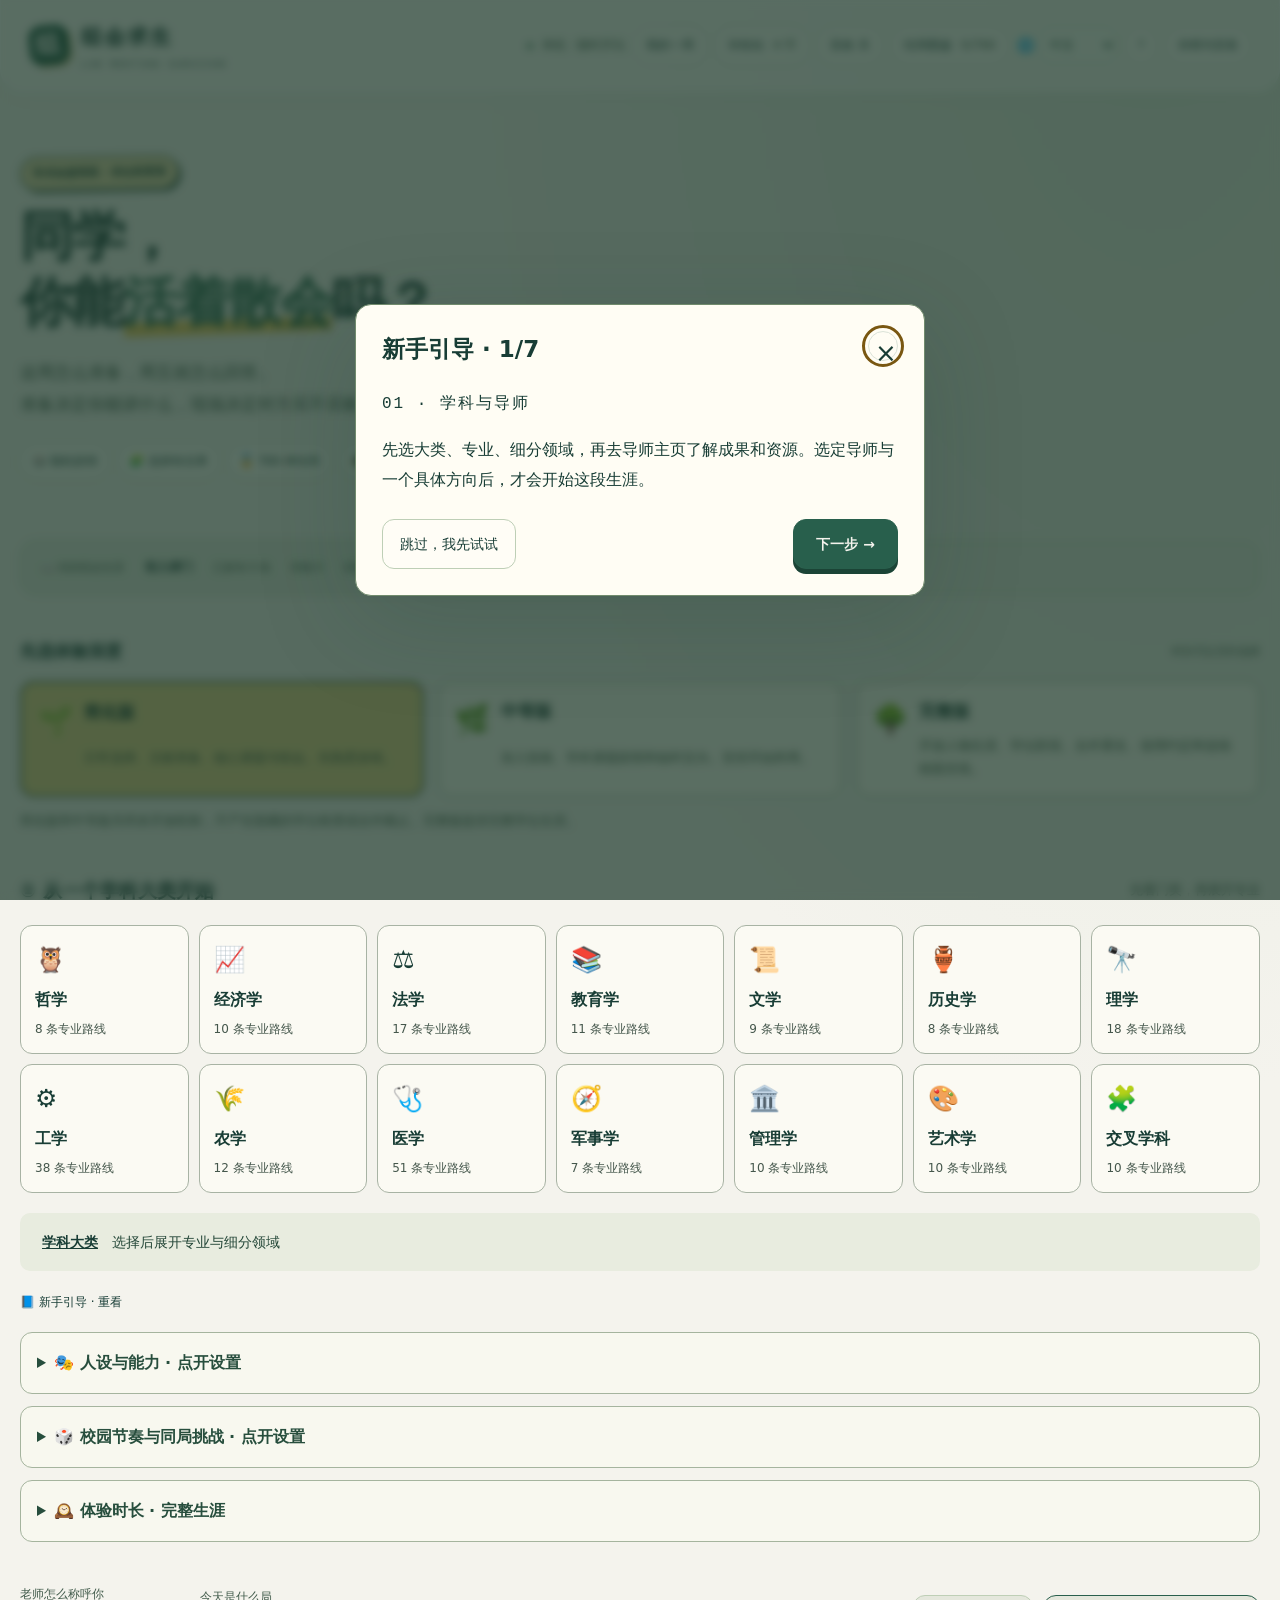
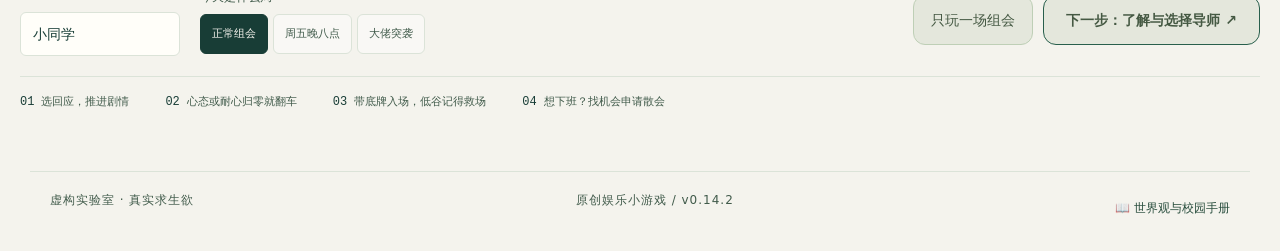
==== index.html @ cd32aea0 "Align academic careers with elapsed time and add discovered faculty dossiers" ====
<!doctype html>
<html lang="zh-CN">
<head>
  <meta charset="UTF-8"><meta name="viewport" content="width=device-width, initial-scale=1">
  <meta name="theme-color" content="#163f36"><title>组会求生 · 同学，下一页。</title>
  <link rel="stylesheet" href="style.css?v=0.14.2">
  <link rel="stylesheet" href="week.css?v=0.14.2">
  <link rel="stylesheet" href="campus.css?v=0.14.2">
<link rel="stylesheet" href="preparation.css?v=0.14.2">
<link rel="stylesheet" href="v06.css?v=0.14.2"><link rel="stylesheet" href="opportunities.css?v=0.14.2"><link rel="stylesheet" href="living-world.css?v=0.14.2">
<link rel="stylesheet" href="route-stories.css?v=0.14.2">
<link rel="stylesheet" href="academic-life.css?v=0.14.2"><link rel="stylesheet" href="taxonomy.css?v=0.14.2"><link rel="stylesheet" href="hub.css?v=0.14.2"><link rel="manifest" href="manifest.webmanifest"><link rel="apple-touch-icon" href="icons/app-192.png"><meta name="apple-mobile-web-app-capable" content="yes">
</head>
<body>
<header class="topbar"><a href="#" id="brand" class="brand"><span class="brand-icon">组</span><span>组会求生<small>LAB MEETING SURVIVOR</small></span></a><nav><span class="offline"><i></i> 单机 · 随时开玩</span><button id="calendar" class="plain">我的一周</button><button id="shop" class="plain">补给站 <span id="coin-count">0</span></button><button id="sound" class="plain" aria-pressed="false">音效 关</button><button id="collection" class="plain">结局图鉴 <span id="collection-count">0/400</span></button></nav></header>
<main id="app"></main>
<footer><span>虚构实验室 · 真实求生欲</span><span>原创娱乐小游戏 / v0.14.2</span></footer>
<dialog id="album"><div class="dialog-head"><div><p class="eyebrow">THE MANY WAYS TO LEAVE A MEETING</p><h2>下班的方式不止一种。</h2></div><button id="close-album" class="close" aria-label="关闭图鉴">×</button></div><div id="album-grid"></div><p class="muted">结局收藏存在当前浏览器里。再来一局，解锁另一种人生。</p></dialog>
<dialog id="card-modal"><div class="dialog-head"><div><p class="eyebrow">YOUR MEETING REPORT</p><h2>把这场组会带走。</h2></div><button id="close-card" class="close" aria-label="关闭结局卡">×</button></div><img id="card-image" alt="本场组会结局卡"><div class="card-actions"><button id="save-card-image" class="primary">下载图片 ↓</button><p class="muted">也可以长按或右键图片保存。</p></div></dialog>
<dialog id="shop-modal"><div class="dialog-head"><div><p class="eyebrow">AFTER-MEETING SUPPLY STORE</p><h2>给下一场，留一点底牌。</h2></div><button id="close-shop" class="close" aria-label="关闭补给站">×</button></div><div id="shop-grid"></div><p class="muted" id="shop-note"></p></dialog>
<div id="toast" role="status" aria-live="polite"></div>
<script src="content.js?v=0.14.2"></script><script src="content-expand.js?v=0.14.2"></script><script src="content-disciplines.js?v=0.14.2"></script><script src="content-v03.js?v=0.14.2"></script><script src="content-cast-v08.js?v=0.14.2"></script><script src="medical-specialties.js?v=0.14.2"></script><script src="discipline-catalogue-content.js?v=0.14.2"></script><script src="discipline-specialties.js?v=0.14.2"></script><script src="experience-levels.js?v=0.14.2"></script><script src="content-week.js?v=0.14.2"></script><script src="campus-content.js?v=0.14.2"></script><script src="campus-engine.js?v=0.14.2"></script><script src="preparation.js?v=0.14.2"></script>
<script src="uncertainty.js?v=0.14.2"></script><script src="life-surprise-content.js?v=0.14.2"></script><script src="cast-surprises-v08.js?v=0.14.2"></script><script src="life-surprises.js?v=0.14.2"></script><script src="content-expansion-v06.js?v=0.14.2"></script><script src="cross-discipline.js?v=0.14.2"></script><script src="group-dynamics.js?v=0.14.2"></script><script src="assignments.js?v=0.14.2"></script><script src="side-stories.js?v=0.14.2"></script><script src="living-world.js?v=0.14.2"></script><script src="research-directions.js?v=0.14.2"></script><script src="research-directions-extra.js?v=0.14.2"></script><script src="discipline-taxonomy.js?v=0.14.2"></script><script src="medical-taxonomy.js?v=0.14.2"></script><script src="discipline-tree.js?v=0.14.2"></script><script src="mentor-profiles.js?v=0.14.2"></script><script src="narrative-world.js?v=0.14.2"></script><script src="world-setting.js?v=0.14.2"></script><script src="faculty-biographies.js?v=0.14.2"></script><script src="route-stories.js?v=0.14.2"></script><script src="publication.js?v=0.14.2"></script><script src="academic-life-content.js?v=0.14.2"></script><script src="academic-life.js?v=0.14.2"></script><script src="academic-dialogue.js?v=0.14.2"></script><script src="direction-review.js?v=0.14.2"></script><script src="professional-review.js?v=0.14.2"></script><script src="research-vignettes.js?v=0.14.2"></script><script src="faculty-portraits.js?v=0.14.2"></script><script src="faculty-lives.js?v=0.14.2"></script><script src="editorial-scenes.js?v=0.14.2"></script><script src="story-editorial.js?v=0.14.2"></script><script src="engine.js?v=0.14.2"></script><script src="career-timeline.js?v=0.14.2"></script><script src="week-engine.js?v=0.14.2"></script><script src="save-manager.js?v=0.14.2"></script><script src="game.js?v=0.14.2"></script><script src="campus-ui.js?v=0.14.2"></script><script src="preparation-ui.js?v=0.14.2"></script>
<script src="living-world-ui.js?v=0.14.2"></script><script src="research-directions-ui.js?v=0.14.2"></script><script src="mentor-profiles-ui.js?v=0.14.2"></script><script src="faculty-dossier-ui.js?v=0.14.2"></script><script src="route-stories-ui.js?v=0.14.2"></script><script src="publication-ui.js?v=0.14.2"></script><script src="academic-life-ui.js?v=0.14.2"></script><script src="medical-taxonomy-ui.js?v=0.14.2"></script><script src="discipline-tree-ui.js?v=0.14.2"></script><script src="hub-ui.js?v=0.14.2"></script><script src="career-timeline-ui.js?v=0.14.2"></script><script src="dashboard-ui.js?v=0.14.2"></script><script src="experience-levels-ui.js?v=0.14.2"></script><script src="weekly-ui.js?v=0.14.2"></script><script src="world-handbook-ui.js?v=0.14.2"></script><script src="locale-data.js?v=0.14.2"></script><script src="install-app.js?v=0.14.2"></script><script src="i18n.js?v=0.14.2"></script>
</body>
</html>
---- style.css ----
:root{--paper:#f5f2e9;--ink:#183d35;--muted:#738076;--line:#d6d9ce;--green:#2b6653;--mint:#d9eadf;--yellow:#f1cc62;--red:#b9624b;--white:#fffef8;--mono:Consolas,'Courier New',monospace}
.discipline-head{margin-top:5px}.discipline-grid{display:grid;grid-template-columns:repeat(5,minmax(0,1fr));gap:10px;margin:17px 0 30px}.discipline{display:grid;grid-template-columns:29px 1fr;gap:6px 8px;align-items:center;text-align:left;color:var(--ink);background:var(--white);border:1px solid var(--line);border-radius:9px;padding:13px 12px;transition:background .15s,transform .15s}.discipline:hover{transform:translateY(-2px)}.discipline.selected{background:#dfe9d8;border-color:var(--ink);box-shadow:2px 3px 0 #c3d0bc}.discipline>span{font-size:23px;grid-row:1/3}.discipline strong{font-size:12px}.discipline small{font-size:9px;color:var(--muted);line-height:1.6}.mentor-setup{display:flex;align-items:center;gap:14px;margin-top:22px;background:#e9ecdf;border-radius:9px;padding:12px 15px}.mentor-setup label{font-size:11px;flex-shrink:0}.mentor-setup select{font:12px 'Microsoft YaHei',sans-serif;background:var(--white);border:1px solid #b8c6b1;padding:8px 11px;border-radius:5px;color:var(--ink)}.mentor-setup p{font-size:11px;color:var(--muted);margin:0;line-height:1.8}.subject-label{display:inline-block;font-size:9px;color:#6f806c;border:1px solid #d7dfce;border-radius:20px;padding:4px 8px;margin:0 0 9px}.pocket h3,.relations-card h3{font-size:11px;color:var(--muted);margin:0 0 10px}.pocket .item{background:#f4efd8;border-color:#dcd1a7}.relations-card{border:1px solid var(--line);padding:13px;border-radius:9px;background:#ffffff66}.relations-card h3{display:flex;justify-content:space-between;gap:5px;font-size:10px}.relations-card h3 small{font-size:8px;font-weight:normal}.relations-card>div{display:flex;gap:12px}.relations-card>div>span{flex:1;min-width:0}.relations-card small{font-size:9px;color:var(--muted)}.relations-card strong{display:block;font:16px var(--mono);margin:5px 0 6px}.relations-card i{height:3px;background:linear-gradient(to right,#84a087 var(--trust),#dce3d5 var(--trust));display:block;border-radius:3px}.relation-changes{font-size:9px;color:#7d8e74;margin-top:10px}.shop-item{display:grid;grid-template-columns:43px 1fr auto;gap:14px;align-items:center;padding:17px 5px;border-bottom:1px dashed var(--line)}.shop-item .shop-icon{font-size:31px}.shop-item h3{font-size:14px;margin:0 0 7px}.shop-item p{font-size:11px;color:var(--muted);margin:0 0 7px}.shop-item small{font-size:10px;color:var(--muted)}.shop-item button{border:1px solid #a9b99f;border-radius:6px;padding:10px 13px;background:#e4ebda;color:var(--ink);font-size:11px}.break-layout{display:grid;grid-template-columns:1.05fr 1fr;gap:50px;max-width:1050px;margin:25px auto;align-items:center}.break-scene{background:#e4eadb;border:1px solid #bbc8b1;border-radius:16px;padding:32px}.break-icon{display:block;font-size:83px;margin:30px 0}.break-scene .sticker{font-size:10px}.break-scene h1{font-size:32px;line-height:1.5;margin:24px 0 16px;letter-spacing:-1px}.break-scene>p:not(.eyebrow){font-size:13px;line-height:2;color:#687963;margin-bottom:28px}.break-career{font-size:10px;color:var(--muted);border-top:1px solid #c8d3be;padding-top:17px}.break-options h2{font-size:19px;margin:0 0 18px}.break-choice{display:grid;grid-template-columns:22px 1fr;gap:10px;text-align:left;width:100%;background:var(--white);border:1px solid var(--line);border-radius:10px;padding:17px;margin-bottom:11px;color:var(--ink)}.break-choice:hover{border-color:var(--ink);background:#f0f3e7}.break-choice span{font:11px var(--mono);color:var(--muted);padding-top:3px;grid-row:1/3}.break-choice strong{font-size:13px;line-height:1.9}.break-choice small{font-size:10px;color:var(--muted)}.break-links{display:flex;align-items:center;justify-content:space-between;gap:10px;margin-top:20px}.break-links button{font-size:11px}.pocket .item:last-child{margin-bottom:0}
@media(max-width:950px){.discipline-grid{grid-template-columns:repeat(3,minmax(0,1fr))}.mentor-setup{flex-wrap:wrap}.mentor-setup p{flex-basis:100%}.break-layout{gap:25px}.break-scene{padding:25px}.break-scene h1{font-size:27px}}
@media(max-width:700px){.topbar{flex-wrap:wrap;gap:11px}.topbar nav{width:100%;justify-content:space-between;border-top:1px solid #dce0d3;padding-top:6px;gap:8px}.discipline-grid{grid-template-columns:repeat(2,minmax(0,1fr));gap:8px;margin:13px 0 27px}.discipline{padding:11px 9px;grid-template-columns:23px 1fr;gap:5px}.discipline>span{font-size:20px}.discipline strong{font-size:11px}.discipline small{font-size:8px}.discipline-head h2{font-size:14px}.discipline-head span{font-size:8px}.mentor-setup{padding:11px 12px;margin-top:18px;gap:10px}.mentor-setup p{font-size:10px}.pocket>div{display:flex;gap:7px;flex-wrap:wrap}.pocket .item{flex:1 1 130px;margin:0;padding:9px}.pocket .item strong{font-size:10px}.pocket .item small{font-size:8px}.pocket h3{font-size:10px}.relations-card{padding:10px 12px}.relations-card h3{margin-bottom:8px}.relations-card>div{gap:20px}.relations-card>div>span{display:grid;grid-template-columns:1fr auto;gap:5px}.relations-card strong{font-size:13px;margin:0}.relations-card i{grid-column:1/3}.side{gap:10px}.break-layout{grid-template-columns:1fr;gap:24px;margin:0}.break-scene{padding:23px}.break-icon{font-size:65px;margin:23px 0}.break-scene h1{font-size:25px;line-height:1.55;margin:22px 0 12px}.break-scene>p:not(.eyebrow){font-size:12px;margin-bottom:20px}.break-options h2{font-size:17px}.break-choice{padding:14px}.break-choice strong{font-size:12px}.shop-item{grid-template-columns:30px 1fr auto;gap:9px;padding:14px 0}.shop-item .shop-icon{font-size:23px}.shop-item h3{font-size:12px}.shop-item p{font-size:9px}.shop-item button{font-size:10px;padding:9px}.hero-pills{gap:7px}.hero-pills .tag{font-size:9px}.run-head .eyebrow{font-size:9px}.run-head h1{font-size:21px}}
.progress-rail{height:5px;border-radius:4px;background:#dce0d2;margin-bottom:14px;overflow:hidden}.progress-rail span{display:block;height:100%;background:#719b80;transition:width .3s}#card-modal{width:min(530px,94vw)}#card-modal h2{font-size:20px}#card-image{width:100%;max-height:60vh;object-fit:contain;display:block;background:#e6eadb;border-radius:8px}.card-actions{display:flex;gap:14px;align-items:center;margin-top:17px}.card-actions .primary{font-size:12px;padding:10px 16px;box-shadow:none}.card-actions p{font-size:10px;margin:0}
.career-strip{display:flex;gap:18px;align-items:center;flex-wrap:wrap;padding:13px 17px;border:1px dashed #aab99f;border-radius:9px;margin-bottom:25px;color:var(--muted);font-size:11px;background:#e9ecdf}.career-strip strong{color:var(--ink);font-size:12px}.quit{gap:18px;align-items:center;justify-content:space-between!important}.quit .request-end{border:1px solid #b6c4b3;border-radius:6px;background:#e7ecdf;padding:8px 11px;color:var(--ink);font-size:11px}.quit .request-end:disabled{background:transparent}.run-pill{white-space:nowrap}.phase-label{gap:8px;flex-wrap:wrap}.end-actions{align-items:center}@media(max-width:700px){.career-strip{gap:9px 15px;font-size:10px;padding:12px}.run-pill{font-size:9px}.run-head h1{font-size:21px}.quit{gap:8px}.quit .request-end{font-size:10px}.phase-label span:last-child{display:none}.end-actions .primary{flex-basis:100%}}
*{box-sizing:border-box}body{margin:0;background:var(--paper);color:var(--ink);font-family:'Microsoft YaHei','PingFang SC',system-ui,sans-serif;font-size:14px}button,input{font:inherit}button,a{-webkit-tap-highlight-color:transparent}button{cursor:pointer}button:focus-visible,a:focus-visible,input:focus-visible{outline:3px solid var(--yellow);outline-offset:4px}button:disabled{cursor:not-allowed;opacity:.5}a{color:inherit;text-decoration:none}.topbar{max-width:1300px;margin:auto;padding:24px 40px;display:flex;align-items:center;justify-content:space-between;border-bottom:1px solid var(--line)}.brand{display:flex;gap:12px;align-items:center;font-weight:800;letter-spacing:2px;font-size:21px}.brand-icon{width:40px;height:40px;display:grid;place-items:center;background:var(--ink);color:var(--paper);border-radius:10px;font-size:25px;transform:rotate(-6deg)}.brand small{display:block;font:9px var(--mono);letter-spacing:1.9px;margin-top:5px}nav{display:flex;gap:20px;align-items:center}.offline{font-size:12px;color:var(--muted)}.offline i{display:inline-block;width:6px;height:6px;background:#54896e;border-radius:50%;margin-right:5px}.plain{border:0;background:none;color:var(--ink);padding:8px 0;font-size:12px}.plain span{color:var(--muted);padding-left:5px}main{max-width:1220px;margin:0 auto;padding:38px 20px 60px}footer{max-width:1220px;margin:auto;border-top:1px solid var(--line);padding:18px 20px 25px;display:flex;justify-content:space-between;color:var(--muted);font-size:11px;letter-spacing:1px}.eyebrow{font:10px var(--mono);letter-spacing:2px;color:var(--muted);margin:0 0 13px}.hero{display:grid;grid-template-columns:1fr 1.08fr;gap:55px;align-items:center;margin:8px 0 36px}.hero-title{font-size:clamp(46px,5vw,66px);font-weight:900;line-height:1.18;letter-spacing:-3px;margin:15px 0 20px}.hero-title span{display:inline-block;position:relative}.hero-title span:after{content:'';position:absolute;bottom:2px;left:0;right:0;height:15px;background:var(--yellow);z-index:-1;transform:rotate(-2deg)}.hero-copy{font-size:15px;line-height:2;color:#66736a;margin:0 0 23px}.sticker{display:inline-block;background:var(--yellow);border:1px solid var(--ink);padding:5px 11px;transform:rotate(-3deg);font-weight:bold;font-size:11px;box-shadow:2px 2px 0 var(--ink)}.hero-pills{display:flex;gap:9px;flex-wrap:wrap}.tag{font-size:10px;border:1px solid var(--line);border-radius:20px;padding:6px 10px;background:#fff8;white-space:nowrap}.scene-frame{border:1px solid var(--ink);border-radius:18px;overflow:hidden;background:#e5e9d8;position:relative;box-shadow:5px 6px 0 #d9dbca}.scene-title{display:flex;justify-content:space-between;padding:13px 17px;background:var(--ink);color:var(--paper);font-size:11px;letter-spacing:1px}.scene{height:245px;display:block;width:100%}.scene-quote{position:absolute;top:66px;left:30px;background:var(--white);border:1px solid var(--ink);border-radius:12px;padding:12px 17px;font-size:13px;font-weight:bold;box-shadow:3px 3px 0 #183d3526;z-index:1}.scene-quote:after{content:'';position:absolute;bottom:-8px;left:29px;width:13px;height:13px;background:var(--white);border-right:1px solid var(--ink);border-bottom:1px solid var(--ink);transform:rotate(45deg)}.scene-note{display:flex;align-items:center;justify-content:space-between;padding:13px 17px;border-top:1px solid #183d3522;font-size:10px;color:var(--muted)}.section-line{display:flex;justify-content:space-between;align-items:center;margin-bottom:16px}.section-line h2{font-size:17px;margin:0}.section-line span{font-size:11px;color:var(--muted)}.roles{display:grid;grid-template-columns:repeat(4,1fr);gap:12px}.role{position:relative;background:var(--white);border:1px solid var(--line);border-radius:12px;text-align:left;padding:17px 16px;color:var(--ink);transition:transform .15s,background .15s}.role:hover{transform:translateY(-3px)}.role.selected{border:2px solid var(--ink);padding:16px 15px;background:#e9efdf;box-shadow:3px 3px 0 #183d3520}.role-portrait{font-size:30px;display:inline-flex;align-items:center;justify-content:center;width:51px;height:51px;border-radius:50%;background:#eadfc9;margin-bottom:12px}.role:nth-child(2) .role-portrait{background:#dbe7dc}.role:nth-child(3) .role-portrait{background:#eee0d5}.role:nth-child(4) .role-portrait{background:#ece6c9}.role h3{font-size:15px;margin:0 0 8px}.role p{font-size:11px;line-height:1.8;color:var(--muted);margin:0 0 12px;min-height:39px}.role .skill-tag{font-size:10px;padding:4px 6px;background:#183d350a;border-radius:4px}.selected-mark{position:absolute;top:12px;right:13px;background:var(--ink);color:var(--white);width:18px;height:18px;border-radius:50%;display:grid;place-items:center;font-size:11px}.setup-bottom{display:flex;align-items:center;justify-content:space-between;gap:20px;margin-top:22px;padding:20px 0}.setup-options{display:flex;gap:20px;align-items:center}.label-small{display:block;font-size:10px;color:var(--muted);margin-bottom:7px}input{border:1px solid var(--line);background:var(--white);border-radius:6px;padding:10px 12px;color:var(--ink);width:160px}.segmented{display:flex;gap:5px}.segmented button{border:1px solid var(--line);background:#fff6;padding:10px 11px;color:var(--muted);border-radius:6px;font-size:11px}.segmented button.active{background:var(--ink);color:var(--paper);border-color:var(--ink)}.primary{display:inline-flex;align-items:center;justify-content:center;gap:22px;background:var(--ink);color:var(--paper);border:1px solid var(--ink);border-radius:8px;padding:14px 24px;font-weight:bold;box-shadow:3px 3px 0 #b9c3b4;transition:transform .15s}.primary:hover{transform:translateY(-2px)}.primary .arrow{font-size:21px;line-height:1}.secondary{border:1px solid var(--line);background:var(--white);border-radius:8px;padding:13px 17px;color:var(--ink)}.start-area{display:flex;gap:10px}.tiny-note{font-size:11px;color:var(--muted);line-height:1.8;margin:0}.how-to{border-top:1px solid var(--line);padding-top:16px;display:flex;gap:36px;font-size:11px;color:var(--muted)}.how-to b{color:var(--ink);margin-right:7px;font:12px var(--mono)}
.run-head{display:flex;justify-content:space-between;align-items:center;margin-bottom:23px}.run-head h1{font-size:27px;margin:5px 0 0;letter-spacing:-1px}.run-head .eyebrow{margin:0}.run-pill{font:11px var(--mono);padding:9px 12px;border:1px solid var(--line);border-radius:30px}.board{display:grid;grid-template-columns:236px minmax(0,1fr);gap:22px}.side{display:flex;flex-direction:column;gap:16px}.identity-card{padding:18px;background:#e8eddf;border:1px solid var(--line);border-radius:12px}.identity-top{display:flex;gap:12px;align-items:center}.identity-top .role-portrait{margin:0;width:43px;height:43px;font-size:25px}.identity-top b{display:block;font-size:14px;margin-bottom:5px}.identity-top small{font-size:10px;color:var(--muted)}.identity-card p{font-size:10px;color:var(--muted);line-height:1.8;margin:14px 0 0}.stat-card{border:1px solid var(--line);border-radius:12px;background:var(--white);padding:18px}.stat{margin-bottom:19px}.stat:last-child{margin-bottom:0}.stat-row{display:flex;justify-content:space-between;align-items:center;font-size:11px;margin-bottom:9px}.stat-row strong{font:16px var(--mono);font-weight:bold}.stat-row small{font-size:9px;color:var(--muted)}.track{height:5px;border-radius:5px;background:#e9ecdf;overflow:hidden}.fill{height:100%;background:#52866c;transition:width .4s}.fill.danger{background:var(--red)}.fill.gold{background:#c2a348}.inventory h3{font-size:11px;margin:0 0 10px;color:var(--muted)}.item{display:flex;gap:10px;align-items:center;width:100%;border:1px solid var(--line);background:var(--white);padding:11px;border-radius:8px;color:var(--ink);text-align:left;margin-bottom:8px}.item .emoji{font-size:21px}.item strong{display:block;font-size:11px}.item small{display:block;font-size:9px;color:var(--muted);margin-top:4px}.side-note{border-left:2px solid #b6c4b3;padding-left:12px;color:var(--muted);font-size:11px;line-height:1.8;margin:0}.arena{min-width:0}.phase-row{display:flex;gap:5px;margin-bottom:14px}.phase-segment{flex:1;height:4px;border-radius:4px;background:#dce0d2}.phase-segment.done{background:#719b80}.phase-segment.current{background:var(--yellow)}.phase-label{display:flex;justify-content:space-between;font-size:10px;color:var(--muted);margin-bottom:13px}.meeting{border:1px solid var(--ink);border-radius:14px;overflow:hidden;background:var(--white);box-shadow:4px 4px 0 #d4d9cb}.meeting-scene{position:relative;background:#e6eadb}.meeting-scene .scene{height:175px}.room-label{position:absolute;top:14px;left:18px;font-size:10px;color:#597366;border:1px solid #8b9f884d;border-radius:20px;padding:5px 8px;background:#f5f5e9b3}.room-status{position:absolute;top:14px;right:16px;font-size:10px;background:#fff9;padding:5px 8px;border-radius:4px}.npc-roster{display:flex;gap:7px;position:absolute;bottom:11px;left:15px;right:15px}.npc-label{font-size:9px;background:#f7f4eaca;border:1px solid #bdc9b2;border-radius:20px;padding:5px 9px}.npc-label.talking{background:var(--ink);color:var(--white);border-color:var(--ink)}.event-area{padding:23px 28px 24px;min-height:187px}.event-meta{display:flex;gap:9px;align-items:center;color:var(--muted);font-size:10px;margin-bottom:13px}.event-meta strong{color:var(--green)}.event-area h2{font-size:23px;line-height:1.5;margin:0 0 9px;letter-spacing:-.5px}.event-area .narration{font-size:12px;color:#667369;line-height:1.9;margin:0}.event-area blockquote{margin:11px 0 0;border-left:3px solid var(--yellow);padding-left:13px;font-size:13px;line-height:1.8}.choice-title{display:flex;justify-content:space-between;margin:22px 0 12px;font-size:11px}.choice-title span{color:var(--muted);font-size:10px}.choices{display:grid;grid-template-columns:repeat(3,1fr);gap:10px}.choice{display:flex;flex-direction:column;gap:9px;text-align:left;padding:17px 16px;border:1px solid var(--line);border-radius:11px;background:var(--white);color:var(--ink);min-height:137px;transition:transform .15s,border-color .15s}.choice:hover{transform:translateY(-3px);border-color:var(--ink);box-shadow:2px 3px 0 #183d3512}.choice-kicker{font:9px var(--mono);letter-spacing:1px;color:var(--muted);display:flex;justify-content:space-between}.choice strong{font-size:13px;line-height:1.8}.choice small{font-size:10px;color:var(--muted);line-height:1.7;margin-top:auto}.choice.risky .choice-kicker{color:var(--red)}.feedback{margin-top:17px;padding:20px 22px;background:#e9eddf;border:1px solid #b8cbb8;border-radius:12px;animation:enter .3s}.feedback .eyebrow{margin-bottom:9px}.feedback h3{font-size:17px;margin:0 0 8px}.feedback p{font-size:12px;line-height:1.85;margin:0;color:#53685b}.deltas{display:flex;flex-wrap:wrap;gap:7px;margin-top:14px}.delta{font:10px var(--mono);padding:5px 7px;border-radius:4px;background:#d6e3d4}.delta.negative{background:#efdfd2;color:#915b49}.feedback-bottom{display:flex;justify-content:space-between;align-items:center;gap:15px;margin-top:17px}.feedback-bottom .primary{padding:10px 18px;font-size:12px;box-shadow:none}.feedback-bottom small{font-size:10px;color:var(--muted)}.journal{margin-top:25px}details{border-top:1px solid var(--line);padding-top:12px}summary{cursor:pointer;font-size:11px;color:var(--muted)}.journal-list{max-height:200px;overflow:auto;padding:8px 0}.journal-entry{display:flex;gap:14px;border-bottom:1px dashed var(--line);padding:9px 0;font-size:10px;line-height:1.8}.journal-entry span{flex-shrink:0;font:10px var(--mono);color:var(--muted);padding-top:3px}.journal-entry p{margin:0;color:#58685d}.warning{color:var(--red)!important}.quit{display:flex;justify-content:flex-end;margin-top:15px}.quit button{font-size:10px;color:var(--muted)}
.ending-layout{display:grid;grid-template-columns:1fr .85fr;gap:32px;align-items:start;max-width:980px;margin:10px auto}.ending-card{background:var(--ink);color:var(--paper);padding:35px;border-radius:16px;position:relative;overflow:hidden;box-shadow:5px 6px 0 #bcc4b5}.ending-card:before{content:'';width:220px;height:220px;border:1px solid #fff1;border-radius:50%;position:absolute;top:-80px;right:-40px}.ending-card .eyebrow{color:#adc5b3}.ending-icon{display:block;font-size:64px;margin:23px 0 18px}.ending-card h1{font-size:37px;line-height:1.3;letter-spacing:-1px;margin:0 0 13px}.ending-card .subtitle{color:var(--yellow);font-size:13px;margin-bottom:24px}.ending-card .ending-copy{font-size:13px;line-height:2;color:#d0ddce}.ending-stats{display:grid;grid-template-columns:repeat(3,1fr);gap:14px;border-top:1px solid #fff2;margin-top:25px;padding-top:20px}.ending-stats small{display:block;font-size:9px;color:#adc5b3;margin-bottom:8px}.ending-stats strong{font:22px var(--mono)}.ending-sign{border-top:1px solid #fff2;margin-top:24px;padding-top:17px;display:flex;justify-content:space-between;font-size:10px;color:#adc5b3}.post-game{padding:15px 0}.post-game h2{font-size:22px;margin:0 0 18px}.post-game p{color:var(--muted);font-size:12px;line-height:1.9}.highlights{display:flex;flex-direction:column;gap:13px;margin:22px 0}.highlight{border:1px solid var(--line);background:var(--white);border-radius:9px;padding:14px}.highlight small{font-size:9px;color:var(--muted);display:block;margin-bottom:7px}.highlight p{margin:0;color:var(--ink);font-size:12px}.end-actions{display:flex;flex-wrap:wrap;gap:10px;margin-top:24px}.end-actions .primary{font-size:12px;box-shadow:none}.end-actions .secondary{font-size:12px}.end-journal{max-width:980px;margin:30px auto 0}.new-ending{display:inline-block;background:var(--yellow);color:var(--ink);font-size:10px;padding:5px 8px;border-radius:4px}.muted{color:var(--muted);font-size:11px;line-height:1.8}dialog{width:min(850px,94vw);max-height:85vh;border:1px solid var(--ink);background:var(--paper);border-radius:16px;padding:28px;color:var(--ink)}dialog::backdrop{background:#1233288c;backdrop-filter:blur(4px)}.dialog-head{display:flex;justify-content:space-between;gap:15px;align-items:start;margin-bottom:22px}.dialog-head h2{font-size:23px;margin:0}.close{border:1px solid var(--line);border-radius:50%;background:none;width:30px;height:30px;color:var(--ink);font-size:20px}#album-grid{display:grid;grid-template-columns:repeat(2,1fr);gap:11px}.album-card{border:1px solid var(--line);border-radius:9px;padding:14px;background:var(--white);display:flex;gap:12px;align-items:center}.album-card .album-icon{font-size:28px}.album-card strong{font-size:12px;display:block;margin-bottom:6px}.album-card small{font-size:10px;color:var(--muted);line-height:1.7}.album-card.locked{background:#e8e9df;color:#9caa9d}.album-card.locked .album-icon{filter:grayscale(1);opacity:.4}#toast{position:fixed;left:50%;bottom:35px;transform:translate(-50%,20px);background:var(--ink);color:var(--paper);padding:12px 20px;border-radius:8px;box-shadow:0 4px 20px #0002;font-size:12px;opacity:0;transition:all .25s;pointer-events:none;z-index:30;max-width:90vw}#toast.visible{opacity:1;transform:translate(-50%,0)}@keyframes enter{from{opacity:0;transform:translateY(9px)}to{opacity:1;transform:translateY(0)}}@media(prefers-reduced-motion:reduce){*,*:before,*:after{animation:none!important;transition:none!important;scroll-behavior:auto!important}}
@media(max-width:950px){.topbar{padding:20px}.hero{gap:25px}.hero-title{font-size:48px}.setup-options{gap:12px}.board{grid-template-columns:205px minmax(0,1fr);gap:15px}.choices{gap:8px}.choice{padding:13px 11px}.event-area{padding:20px}.roles{gap:8px}.role{padding:14px 11px}.role.selected{padding:13px 10px}}
@media(max-width:700px){.topbar{padding:16px}.brand{font-size:17px;letter-spacing:1px}.brand small{font-size:7px;letter-spacing:1px}.brand-icon{width:33px;height:33px;font-size:21px}nav{gap:13px}.offline{display:none}main{padding:25px 16px 40px}.hero{grid-template-columns:1fr;gap:22px;margin-top:0}.hero-title{font-size:46px;line-height:1.17;margin-top:15px}.hero-copy{font-size:13px;margin-bottom:17px}.hero .scene{height:205px}.hero .scene-frame{box-shadow:3px 4px 0 #d9dbca}.roles{grid-template-columns:repeat(2,1fr);gap:10px}.role{padding:15px}.role.selected{padding:14px}.role p{min-height:36px}.setup-bottom{flex-direction:column;align-items:stretch;gap:20px;padding-top:5px}.setup-options{flex-wrap:wrap;justify-content:space-between;gap:15px}.segmented button{padding:10px 8px}.start-area .primary{flex:1}.how-to{gap:12px;flex-wrap:wrap;font-size:10px}.section-line h2{font-size:16px}.section-line span{font-size:10px}.board{display:flex;flex-direction:column;gap:18px}.side{display:grid;grid-template-columns:1fr;gap:10px}.identity-card{display:none}.stat-card{display:grid;grid-template-columns:repeat(4,1fr);gap:13px;padding:13px}.stat{margin:0}.stat-row{flex-direction:column;align-items:start;gap:6px;font-size:10px}.stat-row strong{font-size:17px}.inventory{display:flex;gap:6px}.inventory h3{display:none}.item{margin:0;padding:8px;flex:1;gap:6px;min-width:0}.item .emoji{font-size:17px}.item strong{font-size:10px}.item small{font-size:8px}.side-note{display:none}.run-head h1{font-size:24px}.run-head{margin-bottom:18px}.run-pill{font-size:9px}.meeting-scene .scene{height:150px}.npc-label{font-size:8px;padding:4px 7px}.event-area{padding:20px 18px}.event-area h2{font-size:21px}.choices{grid-template-columns:1fr}.choice{min-height:0;padding:13px 15px;display:grid;grid-template-columns:1fr auto;gap:5px 10px}.choice-kicker{grid-column:1/3;font-size:8px}.choice strong{font-size:12px;grid-column:1/3}.choice small{grid-column:1/3;font-size:9px}.choice-title{margin-top:19px}.feedback{padding:17px}.feedback-bottom small{max-width:45%}.ending-layout{grid-template-columns:1fr;gap:18px;margin-top:0}.ending-card{padding:26px}.ending-card h1{font-size:33px}.post-game{padding:12px 0}.post-game h2{font-size:20px}.end-actions .primary{flex:1}footer{font-size:9px;padding:16px;gap:10px}dialog{padding:20px}#album-grid{grid-template-columns:1fr}.dialog-head h2{font-size:20px}}
.live-note{padding:14px 20px;margin:16px 0;background:#eee7d5;border:1px solid #c4b795;border-radius:16px;color:#405b46}.live-note strong{font-size:14px}.live-note p{margin:6px 0 0;font-size:13px;line-height:1.8}.choice small{line-height:1.7}
.week-world{margin:16px 0;padding:18px;background:#faf8ec;border:1px solid #bac7ad;border-radius:16px}.week-buff{padding:10px 14px;background:#e3ead9;border-radius:12px;font-size:13px;line-height:1.7}.social-week{display:grid;grid-template-columns:repeat(3,minmax(0,1fr));gap:12px}.social-week article{padding:12px;background:#fffdf4;border:1px solid #d9dfce;border-radius:12px}.social-week p{font-size:13px;line-height:1.8;margin:6px 0 0}.friend-plan{display:flex;align-items:center;gap:16px;margin-top:14px}.friend-plan span{font-size:13px;color:#6b7865}@media(max-width:700px){.social-week{grid-template-columns:1fr}.week-world{padding:14px}.friend-plan{align-items:stretch;flex-direction:column;gap:8px}}
---- week.css ----
.family-filter{display:flex;flex-wrap:wrap;gap:8px;margin:0 0 18px}.family-filter button{border:1px solid #c6cbbd;background:#f7f5ed;padding:9px 14px;border-radius:24px;font:inherit;font-size:13px;cursor:pointer}.family-filter .active{background:#183d35;color:#faf5e9}.discipline[hidden]{display:none!important}.start-area{flex-wrap:wrap}.week-calendar{display:grid;grid-template-columns:repeat(7,minmax(0,1fr));gap:8px;margin:20px 0}.week-calendar>div{padding:15px 10px;background:#eaece2;border-radius:12px;display:flex;flex-direction:column;gap:8px;color:#697966}.week-calendar strong{font-size:13px}.week-calendar span{font-size:11px}.week-calendar .today{background:#183d35;color:#fff7df;box-shadow:0 0 0 3px #e7cb78}.week-calendar .past{background:#e0e7d8;color:#45624d}.week-resources{display:grid;grid-template-columns:repeat(4,minmax(0,1fr));gap:16px;margin:25px 0}.week-resources>div{padding:16px;background:#fffdf5;border:1px solid #d9dece;border-radius:12px}.week-resources strong{float:right}.week-resources i{display:block;height:5px;background:#e6e9db;margin-top:12px;border-radius:4px;overflow:hidden}.week-resources b{display:block;height:100%;background:#7d9875}.week-resources>div:last-child b{background:#c99561}.week-board{display:grid;grid-template-columns:1fr 1fr;gap:34px;align-items:start;margin:28px 0}.life-scene{background:#183d35;color:#f8f1df;border-radius:20px;padding:35px;min-height:340px}.life-scene .eyebrow{color:#b7c9ac}.life-scene h1{font-size:32px;line-height:1.3;margin:18px 0}.life-scene>p{line-height:1.9;color:#d6dfce}.life-icon{font-size:55px;display:block;margin:18px 0}.week-context{border-top:1px solid #ffffff30;padding-top:18px;margin-top:22px;line-height:1.8;color:#e9d696;font-size:14px}.life-options{display:flex;flex-direction:column;gap:15px}.life-choice{display:flex;flex-direction:column;gap:12px;align-items:flex-start;text-align:left;border:1px solid #cdd4bf;border-radius:14px;background:#fffdf6;padding:20px;font:inherit;cursor:pointer}.life-choice:hover{border-color:#42664b;background:#edf0e5;transform:translateY(-2px)}.life-choice small{color:#8b9b7e}.life-choice strong{font-size:17px}.life-choice span,.life-effects{font-size:12px;color:#71816b;line-height:1.7}.week-hint{font-size:13px;line-height:1.9;color:#7b8671}.week-tasks{background:#e8ede0;padding:22px;border-radius:14px}.week-tasks p{font-size:14px;line-height:1.8}.week-tasks .done{color:#829079;text-decoration:line-through}.week-tasks small{color:#929b89;margin-left:8px}.week-bottom{display:flex;align-items:center;gap:18px;margin:24px 0}.week-bottom small{color:#828f79}.week-history{padding:15px;border:1px solid #d7dec9;border-radius:12px;font-size:13px}.week-history p{line-height:1.8;border-bottom:1px dashed #dce1d0;padding-bottom:8px}.meeting-week-link{background:#e4ead8;border:1px solid #c7d5b5;padding:15px 20px;border-radius:12px;margin:18px 0;font-size:14px;line-height:1.8}.meeting-week-link>span{margin-left:15px;font-size:12px}.meeting-week-link details{font-size:12px;margin-top:8px}.meeting-week-link details p{margin:3px 0}#album{max-height:85vh;overflow:auto}.topbar nav{flex-wrap:wrap;justify-content:flex-end}
@media(max-width:700px){.week-calendar{gap:4px}.week-calendar>div{padding:12px 4px;text-align:center;gap:6px}.week-calendar strong{font-size:10px}.week-calendar small{font-size:12px}.week-calendar span{font-size:9px}.week-resources{gap:8px;grid-template-columns:repeat(2,minmax(0,1fr))}.week-board{grid-template-columns:1fr;gap:18px}.life-scene{padding:25px;min-height:0}.life-scene h1{font-size:27px}.week-bottom{align-items:flex-start}.meeting-week-link>span{display:block;margin:0}.family-filter{gap:6px}.family-filter button{padding:7px 11px;font-size:12px}.run-head{gap:12px}.run-head h2{font-size:22px}.topbar nav{gap:6px}.topbar nav button{font-size:12px}.week-history{max-height:350px;overflow:auto}}
.album-card[hidden]{display:none!important}
.life-scene>p:not(.eyebrow){white-space:pre-line;color:#edf1e5;line-height:1.95}.life-options .life-choice strong{line-height:1.65}.ending-desc,.ending-copy p{white-space:pre-line}
---- campus.css ----
.campus-weather{display:flex;align-items:center;gap:20px;padding:14px 18px;background:#e9ddb6;border-radius:12px;margin-bottom:15px}.campus-weather>span{font-weight:700;flex-shrink:0}.campus-weather p{font-size:13px;margin:0;line-height:1.8}.research-dashboard{border:1px solid #c5d0b7;background:#fffdf4;border-radius:14px;padding:22px;display:grid;grid-template-columns:1.5fr 1fr;gap:30px}.research-dashboard h3{margin:8px 0;font-size:20px}.research-dashboard p:not(.eyebrow){font-size:12px;line-height:1.9;color:#7c876f}.research-bars{display:flex;flex-direction:column;justify-content:center;gap:16px}.research-bars label{font-size:13px}.research-bars strong{float:right}.research-bars i{display:block;height:7px;border-radius:4px;overflow:hidden;background:#e4e9d9;margin-top:9px}.research-bars b{display:block;height:100%;background:#749470}.research-bars label:last-child b{background:#c3a354}.campus-details{padding:17px 3px;margin-bottom:15px;line-height:1.8;font-size:13px}.campus-details summary{cursor:pointer;color:#537047}.campus-people{display:grid;grid-template-columns:repeat(3,minmax(0,1fr));gap:12px;margin:18px 0}.campus-people article{padding:16px;background:#e3e9d9;border-radius:12px}.campus-people h4{margin:0}.campus-people small{font-size:11px;color:#687c5f}.badge-list{display:flex;flex-wrap:wrap;gap:8px}.badge-list span{border:1px dashed #c7d0ba;padding:5px 10px;border-radius:20px;color:#9aa48e;font-size:11px}.badge-list .earned{background:#f0dc9d;color:#4c6440;border-style:solid}.challenge-picks{display:grid;grid-template-columns:repeat(3,minmax(0,1fr));gap:12px;margin:18px 0}.challenge-picks button,.talent-grid button{display:flex;flex-direction:column;gap:8px;border:1px solid #c8d3b9;background:#fffdf4;border-radius:12px;padding:14px;font:inherit;text-align:left;cursor:pointer}.challenge-picks small,.talent-grid small{font-size:12px;color:#758369;line-height:1.7}.research-style{display:flex;gap:15px;align-items:center;flex-wrap:wrap}.research-style select{max-width:100%;font:inherit;padding:8px;border:1px solid #cbd4ba;border-radius:8px;background:#faf8ef}.campus-map{margin:16px 0 28px}.campus-map .section-line{margin:0 0 15px}.campus-map h3{font-size:19px}.campus-locations{display:grid;grid-template-columns:repeat(6,minmax(0,1fr));gap:10px}.campus-locations button{display:flex;flex-direction:column;gap:8px;align-items:flex-start;padding:17px 12px;text-align:left;font:inherit;background:#edf0e3;border:1px solid #c9d3b9;border-radius:12px;cursor:pointer}.campus-locations button:hover:enabled{background:#dce6ce;transform:translateY(-2px)}.campus-locations button>span{font-size:27px}.campus-locations strong{font-size:13px}.campus-locations small{font-size:10px;color:#7d896f;line-height:1.6}.campus-locations button:disabled{opacity:.48;cursor:default}.campus-locations button.selected{opacity:1;background:#d9e4cb;box-shadow:inset 0 0 0 1px #6f925b}.campus-feedback{border-top:1px dashed #c9d3b9;padding:8px 0;font-size:13px}.campus-feedback p{margin:8px 0}.work-preview{font-size:11px;line-height:1.8;color:#9a8451;font-style:normal}.research-review{background:#d5dfc7;border-radius:8px;padding:12px;color:#4f6844;font-size:12px;line-height:1.8}.deck-board{background:#ebe8d8;padding:25px;border-radius:16px;margin:20px 0}.deck-board>p{font-size:13px;color:#798068;line-height:1.8}.deck-board .section-line{margin-top:0}.work-cards{display:grid;grid-template-columns:repeat(4,minmax(0,1fr));gap:12px}.work-cards button{display:flex;flex-direction:column;gap:10px;border:1px solid #c6caaa;background:#fffdf3;border-radius:12px;padding:18px;text-align:left;font:inherit;cursor:pointer;min-height:145px}.work-cards button.selected,.challenge-picks .selected,.talent-grid .selected{border-color:#63844f;background:#e1ead4;box-shadow:inset 0 0 0 1px #7e986e}.work-cards small,.work-cards span{font-size:11px;color:#788260;line-height:1.6}.work-cards strong{font-size:16px}.work-cards em{font-size:11px;color:#9b9f86;font-style:normal;line-height:1.6}.work-cards button:disabled:not(.selected){opacity:.45;cursor:default}.deck-combos{font-size:13px;color:#667854;margin-top:18px;line-height:1.9}.deck-combos>span{display:inline-block;margin-right:20px;color:#8c7337}.campus-report{margin:25px 0;background:#ebeedf;padding:25px;border-radius:16px}.campus-report>p{font-size:13px;line-height:1.8}.campus-report>button{margin:5px 10px 15px 0}.talent-grid{display:grid;grid-template-columns:repeat(4,minmax(0,1fr));gap:12px}.talent-grid em{font-size:11px;font-style:normal;color:#aa9459}.talent-grid button:disabled:not(.selected){opacity:.65;cursor:default}.campus-meeting-cards{display:flex;flex-wrap:wrap;gap:8px;font-size:12px;margin:8px 0}.campus-meeting-cards>span{background:#f5edcf;padding:5px 9px;border-radius:6px}
@media(max-width:900px){.campus-locations{grid-template-columns:repeat(3,minmax(0,1fr))}.work-cards,.talent-grid{grid-template-columns:repeat(3,minmax(0,1fr))}}
@media(max-width:600px){.campus-weather{display:block}.campus-weather p{margin-top:8px}.research-dashboard{grid-template-columns:1fr;gap:12px;padding:18px}.research-dashboard h3{font-size:17px}.campus-locations{gap:7px}.campus-locations button{padding:12px 9px}.campus-locations strong{font-size:12px}.campus-locations small{font-size:9px}.campus-map .section-line{display:block}.campus-map .section-line>span{display:block;margin-top:6px;font-size:11px}.challenge-picks,.campus-people{grid-template-columns:1fr}.deck-board,.campus-report{padding:16px}.work-cards,.talent-grid{grid-template-columns:repeat(2,minmax(0,1fr));gap:8px}.work-cards button{padding:13px;min-height:150px}.work-cards strong{font-size:14px}.talent-grid button{padding:12px}.talent-grid strong{font-size:13px}.research-style select{font-size:11px}.campus-map .section-line h3{font-size:17px}}
.work-cards button:disabled:not(.selected){opacity:.75}.campus-locations button:disabled:not(.selected){opacity:.7}
---- preparation.css ----
.preparation-board{border:1px solid #bfcbb2;border-radius:14px;padding:21px;margin:20px 0;background:#fcfaf1}.preparation-board .section-line{margin:0 0 12px}.preparation-board h3{font-size:18px;margin:0}.preparation-board>p,.preparation-plans>p{font-size:12px;line-height:1.8;color:#63765b}.preparation-ledger{display:grid;grid-template-columns:repeat(5,minmax(0,1fr));gap:10px}.preparation-ledger article{border:1px dashed #bfc8b3;border-radius:10px;padding:13px;display:flex;flex-direction:column;gap:9px;background:#f1eee3}.preparation-ledger article.ready{border-style:solid;background:#e4ecd7;border-color:#7d976c}.preparation-ledger article.partial{background:#f1e5c9}.preparation-ledger strong{font-size:12px}.preparation-ledger span,.preparation-ledger small{font-size:10px;line-height:1.7;color:#66735a;overflow-wrap:anywhere}.preparation-ledger b{font-size:11px;color:#4c6742}.preparation-plans{margin-top:20px;padding-top:15px;border-top:1px solid #d4dac9}.preparation-plans h4{font-size:14px;margin:0}.preparation-plans>div{display:grid;grid-template-columns:repeat(5,minmax(0,1fr));gap:10px}.preparation-plans button{font:inherit;text-align:left;display:flex;flex-direction:column;gap:8px;border-radius:9px;border:1px solid #aeba9f;background:#e8eddc;padding:12px;cursor:pointer}.preparation-plans strong{font-size:12px}.preparation-plans small{font-size:10px;line-height:1.7;color:#6e7c61}.preparation-plans button:hover:enabled{background:#d8e3c9}.preparation-plans button:disabled{opacity:.65;cursor:default}.preparation-life-hint{font-size:11px;line-height:1.8;color:#557044}.life-choice:disabled{opacity:.72;cursor:default}.preparation-choice-hint{display:block;font-size:11px;line-height:1.8;margin-top:10px;border-top:1px dashed #c0c8b4;padding-top:8px}.preparation-choice-hint.ready{color:#507043}.preparation-choice-hint.missing{color:#8b7043}.choice:disabled{cursor:default;background:#eeeade;border-style:dashed;opacity:.78}.choice:disabled:hover{transform:none;box-shadow:none}.preparation-feedback,.preparation-answer-source{font-size:12px;line-height:1.8;color:#476b3c}.preparation-meeting{margin:15px 0;padding:13px;background:#e7eadc;border-radius:10px;font-size:12px}.preparation-meeting summary{cursor:pointer;margin-bottom:10px}.preparation-review{margin:20px 0;padding:20px;border-radius:12px;background:#e7eadb}.preparation-review h3{font-size:16px}.preparation-review>p{font-size:12px}.preparation-review>div{display:flex;flex-direction:column;gap:7px;padding:13px 0;border-top:1px solid #cbd2bd}.preparation-review strong{font-size:12px}.preparation-review span{font-size:11px;line-height:1.8;color:#617458}
@media(max-width:850px){.preparation-ledger{grid-template-columns:repeat(3,minmax(0,1fr))}.preparation-plans>div{grid-template-columns:repeat(3,minmax(0,1fr))}}
@media(max-width:600px){.preparation-board{padding:15px}.preparation-board .section-line{display:block}.preparation-board .section-line>span{display:block;margin-top:7px}.preparation-ledger,.preparation-plans>div{grid-template-columns:repeat(2,minmax(0,1fr))}.preparation-ledger article{padding:11px}.preparation-board h3{font-size:16px}.preparation-plans button{padding:11px}.preparation-review{padding:15px}}
---- v06.css ----
/* 校园手帐：纸面、墨绿、少量琥珀色；状态与当前剧情保持清晰层次。 */
:root{--paper:#f4f3ed;--ink:#183d36;--muted:#62766b;--line:#dbe3d8;--green:#285f4c;--white:#fffef9;--mint:#e2eee4;--shadow:0 10px 28px #183d3509}
body{background:radial-gradient(ellipse at 90% 0,#e5ebde 0,transparent 42%),var(--paper);line-height:1.6}
.topbar{padding:21px 28px;max-width:1320px;background:#fffef8b8;border:1px solid #ffffff;border-top:0;border-radius:0 0 24px 24px;box-shadow:0 4px 30px #183d3506}
.brand-icon{background:#285f4c;box-shadow:3px 3px 0 #d6c596;border-radius:13px}.topbar nav .plain{padding:8px 12px;border:1px solid #dce4d7;background:#fffdf8;border-radius:100px;font-size:12px}.topbar nav .plain:hover{background:#e7eee2}.topbar nav{gap:8px}
main{padding-top:30px;max-width:1280px}.hero{padding:24px 8px 12px;gap:44px}.hero-title{letter-spacing:-2px;line-height:1.22}.hero-title span{color:#326c55}.hero-copy{line-height:2.1;font-size:15px}.sticker{background:#e9ddad;border-radius:100px;padding:7px 12px;transform:rotate(-1deg)}.tag{background:#fffef8;border-color:#d8e2d0;box-shadow:0 2px 8px #183d3505}
.scene-frame{border:1px solid #afc2a7;background:#e9eedf;border-radius:24px;box-shadow:8px 10px 0 #dce3d0;overflow:hidden}.scene-title,.scene-note{background:#f5f5e9}.scene-quote{font-size:20px;letter-spacing:1px}
.career-strip{background:#e6ecdf;border:1px solid #cbd7c0;border-radius:16px;padding:17px 20px;gap:20px}.discipline{border-radius:15px;padding:16px 13px;background:#fffdf9;box-shadow:0 4px 12px #183d3504;min-height:82px}.discipline strong{font-size:13px}.discipline small{font-size:10px}.discipline.selected{background:#dfeadb;border-color:#668660;box-shadow:0 0 0 2px #66866018}.role{border-radius:20px;box-shadow:var(--shadow)}.role.selected{background:#e4eddf;border-color:#64835e}.mentor-setup{border:1px solid #d4deca;background:#e9eee1;border-radius:16px;padding:17px}
.primary{background:#285f4c;border-color:#285f4c;border-radius:13px;box-shadow:0 5px 0 #1b4436;padding:13px 22px}.primary:hover:enabled{background:#32735a}.secondary{background:#fffdf6;border-color:#becfb6;border-radius:12px;padding:11px 17px}.run-head{margin-bottom:24px}.run-head h1,.run-head h2{letter-spacing:-.5px}.run-pill{background:#e7ecd9;border:1px solid #cbd6b7;border-radius:100px;padding:9px 14px}
.week-calendar{gap:9px;margin-bottom:17px}.week-calendar>div{border-radius:14px;background:#fffdf7;border:1px solid #dce3d3}.week-calendar .today{background:#285f4c;color:#fffdf3;box-shadow:0 6px 16px #285f4c22}.week-calendar .today small,.week-calendar .today span,.week-calendar .today strong{color:inherit}.week-calendar .past{background:#e9eedf;color:#75856c}.week-resources{gap:12px;margin-bottom:20px}.week-resources>div{border-radius:15px;border:1px solid #d9e1d2;background:#fffdf7;padding:15px 18px;box-shadow:0 3px 14px #183d3504}.week-resources strong{font-family:var(--mono);font-size:25px}
.week-world{padding:20px 22px;border-radius:20px;background:#fffdf5;box-shadow:var(--shadow);border:1px solid #d8dfc9}.week-world .section-line{margin:0 0 12px}.week-world h3{font-size:17px}.week-world .section-line>span{font-size:11px;color:#809071}.week-buff{background:linear-gradient(110deg,#efe3b9,#f6efd8);border-left:4px solid #b39742;border-radius:10px;padding:12px 15px;margin:12px 0;font-size:13px}.social-week article{background:#f4f6ed;border:1px solid #e0e7d5;padding:13px 16px}.social-week article strong{font-size:14px}.social-week p{color:#6a7b61}.world-news{margin-top:12px}.world-news summary{font-size:13px;cursor:pointer;color:#42684d}.world-news[open] .social-week{margin-top:12px}
.planning-drawer{border:1px dashed #b9c8a9;border-radius:15px;background:#eef2e5;padding:12px 17px;margin:17px 0}.planning-drawer>summary{cursor:pointer;font-size:13px;color:#536f4c}.planning-drawer[open]>summary{margin-bottom:15px}.research-dashboard{border-radius:18px;box-shadow:var(--shadow)}.campus-weather{background:#f0e4bd;border-radius:12px}.preparation-board{background:#fffdf6;border:1px solid #d8e2d0;border-radius:20px;padding:21px 22px;box-shadow:var(--shadow)}.preparation-board .section-line{margin-top:0}.preparation-ledger article{border-radius:13px;border:1px solid #e0e7d8;background:#f7f8f0;padding:13px}.preparation-ledger article.ready{background:#e7f0e2;border-color:#c6d9bc}.preparation-ledger article.partial{background:#f4edd6}.preparation-ledger strong{font-size:13px}.preparation-ledger small{font-size:11px}.preparation-plans button{border-radius:12px;background:#fffdf7;border-color:#cbd9c0;padding:13px 11px}.preparation-plans button:hover:enabled{border-color:#587d4d;background:#eaf1e3}.campus-locations button{border-radius:15px;background:#eaf0e2;padding:17px 13px}.campus-locations button>span{filter:saturate(.7)}
.week-board{gap:24px;margin-top:24px;align-items:start}.life-scene{background:linear-gradient(135deg,#e5edde,#f1f2e7);border-color:#c5d4bb;border-radius:24px;padding:31px;box-shadow:var(--shadow)}.life-scene h1{font-size:clamp(27px,3vw,38px);line-height:1.5;letter-spacing:-.8px}.life-scene>p{line-height:2}.life-scene.unexpected{background:linear-gradient(135deg,#eee1bb,#f5efe0);border-color:#cab87d}.life-scene.unexpected .eyebrow{color:#8c7335}.life-choice{border:1px solid #d4dfcb;border-radius:17px;padding:19px 20px;background:#fffef9;box-shadow:0 5px 17px #183d3505;transition:transform .15s,border-color .15s,box-shadow .15s}.life-choice:hover:enabled{transform:translateY(-2px);border-color:#719265;box-shadow:0 8px 20px #183d3510}.life-choice>small{color:#b49e54;font-size:11px;letter-spacing:1px}.life-choice strong{font-size:16px;line-height:1.85}.life-choice>span{font-size:12px;color:#798775;line-height:1.8}.work-preview{color:#8f8e75;font-size:11px}.preparation-life-hint{padding-top:9px;border-top:1px dashed #e0e7d7;margin-top:7px;font-size:11px}.feedback{background:#fffdf5;border:1px solid #c4d5b5;border-radius:20px;padding:25px;box-shadow:var(--shadow)}.feedback h3{font-size:20px;line-height:1.7}.feedback p{font-size:14px;line-height:1.9}.week-tasks{padding:20px 24px;background:#ecefdf;border-radius:17px;border:1px solid #d9e0cb}.week-tasks h3{font-size:16px}.week-bottom{padding-top:10px}
.live-note{border-radius:16px;background:#eee4c8;border:1px solid #d5c79d;box-shadow:0 4px 16px #82691e08}.live-note strong{color:#6f5b26}.identity-card,.stat-card,.inventory,.relations-card{border-radius:16px}.identity-card{background:#e2ead9}.stat-card{background:#fffdf7;box-shadow:var(--shadow)}.meeting{border-radius:23px;border-color:#c4d3b9;background:#fffdf6;box-shadow:var(--shadow)}.meeting-scene{background:#e8edde}.room-label{background:#eef1e1;border-radius:100px}.event-area{padding:25px 27px}.event-area h2{font-size:27px;line-height:1.55;letter-spacing:-.5px}.event-area .narration{font-size:14px;line-height:2;color:#667860}.event-area blockquote{font-size:14px;background:#f5f0df;border-left:3px solid #c9a956;padding:11px 16px;border-radius:0 10px 10px 0}.choices{gap:13px}.choice{border-radius:18px;background:#fffdf7;border-color:#d6e0cd;padding:19px;box-shadow:0 5px 18px #183d3505}.choice:hover:enabled{border-color:#658759;transform:translateY(-2px);box-shadow:0 8px 23px #183d3510}.choice strong{font-size:15px;line-height:1.9}.choice-kicker{color:#7b8d6f;font-size:10px}.choice small{font-size:12px;color:#72806c}.choice.risky{border-color:#c88e74;background:#faf1e6}.preparation-choice-hint{font-size:11px;border-top:1px dashed #d6dfcc;margin-top:13px;padding-top:10px}.preparation-meeting{background:#edf2e5;border:1px solid #d2dfc7;border-radius:15px;padding:14px 18px}.preparation-meeting summary{font-size:13px}.progress-rail{height:7px;background:#dce5d4}.progress-rail span{background:linear-gradient(90deg,#6d9974,#2f7052)}.deltas .delta{font-size:12px;border-radius:100px;padding:6px 10px}.relation-changes{font-size:11px}.end-panel,.end-card{border-radius:24px}dialog{border-color:#bccdad;border-radius:22px;background:#fffdf4;box-shadow:0 25px 100px #173b342e}dialog::backdrop{background:#173b3459;backdrop-filter:blur(4px)}footer{font-size:11px}
@media(max-width:950px){.discipline-grid{grid-template-columns:repeat(3,minmax(0,1fr))}.topbar{padding:18px 20px}.choices{gap:10px}.choice{padding:15px}.social-week{gap:9px}.social-week article{padding:12px}}
@media(max-width:700px){main{padding:23px 14px 45px}.topbar{padding:15px 16px;border-radius:0 0 20px 20px}.brand{font-size:19px}.topbar nav{gap:6px;justify-content:flex-start}.topbar nav .plain{font-size:11px;padding:7px 9px}.topbar .offline{display:none}.hero{padding:7px 2px;gap:30px}.hero-title{font-size:48px}.hero-copy{font-size:14px}.scene-frame{border-radius:20px;box-shadow:5px 6px 0 #dce3d0}.discipline-grid{grid-template-columns:repeat(2,minmax(0,1fr))}.discipline{padding:13px 10px;min-height:80px}.discipline strong{font-size:12px}.discipline small{font-size:9px}.career-strip{gap:10px 16px;padding:15px}.week-calendar{gap:4px}.week-calendar>div{border-radius:11px;padding:11px 3px}.week-calendar .today{box-shadow:0 4px 10px #285f4c20}.week-calendar span{font-size:8px}.week-resources>div{padding:12px 14px}.week-resources strong{font-size:23px}.week-world{padding:17px 15px}.week-world .section-line{display:block}.week-world .section-line>span{display:block;margin-top:4px}.preparation-board{padding:17px 14px}.preparation-board .section-line{display:block}.preparation-board .section-line>span{display:block;font-size:11px;margin-top:6px}.preparation-ledger article{padding:11px}.preparation-ledger small{font-size:10px}.preparation-plans button{padding:12px 8px}.campus-locations button{padding:13px 10px}.life-scene{padding:25px 23px;border-radius:21px}.life-scene h1{font-size:28px}.life-choice{padding:17px;border-radius:16px}.life-choice strong{font-size:15px}.life-choice>span{font-size:11px}.week-board{gap:16px}.live-note{padding:13px 16px}.live-note p{font-size:12px}.event-area{padding:22px}.event-area h2{font-size:23px}.choices{gap:10px}.choice{padding:17px;border-radius:16px}.choice strong{font-size:14px}.choice small{font-size:11px}.feedback{padding:22px}.feedback h3{font-size:18px}.planning-drawer{padding:12px}.primary{padding:12px 20px}.run-head h1,.run-head h2{font-size:23px}}
@media(prefers-reduced-motion:reduce){*,*::before,*::after{scroll-behavior:auto!important;transition:none!important}}
---- opportunities.css ----
.assignment-board,.mix-board,.mix-setup,.group-board{background:#fbfcf6;border:1px solid #d7dfcf;border-radius:20px;padding:24px;margin:24px 0}.assignment-list{display:grid;grid-template-columns:repeat(auto-fit,minmax(245px,1fr));gap:14px}.assignment-list article{background:#fffef9;border:1px solid #d6dfd0;border-radius:14px;padding:17px;display:flex;flex-direction:column;gap:8px}.assignment-list h4,.assignment-list p{margin:0}.assignment-list small{color:#6b796a;line-height:1.6}.assignment-list button{margin-top:auto}.assignment-list .overdue{border-color:#ba7968;background:#fff7ef}.assignment-list .delivered{border-color:#829970;background:#f0f5e9}.assignment-notice{border-left:3px solid #bd9b4f;padding-left:12px;color:#6b5541}.mix-selects{display:grid;grid-template-columns:1fr auto 1fr auto;align-items:end;gap:14px}.mix-selects label{display:grid;gap:6px}.mix-selects select{padding:13px;border:1px solid #a9baa0;border-radius:12px;background:#fffef8;color:#244a3b;max-width:100%;width:100%}.mix-setup>label{display:block;margin-bottom:15px}.mix-board .segmented{flex-wrap:wrap}.mix-board [aria-pressed=true]{background:#d6e3c8}.assignment-board>p,.mix-board>p,.mix-setup>p,.group-board>p{line-height:1.8;color:#61705e}.group-members,.group-scene>div{display:flex;gap:12px;flex-wrap:wrap}.group-members article,.group-scene article{display:flex;flex-direction:column;align-items:center;gap:5px;background:#fffdf4;border-radius:12px;padding:12px;min-width:78px}.group-members article>span,.group-scene article>span{font-size:32px}.group-board summary{font-weight:700;cursor:pointer}.group-scene{padding:18px 22px;background:#e9eedb;min-height:190px}.group-scene .talking{outline:2px solid #8eaa69}.group-scene small{color:#6b796a}.group-scene>p{font-weight:700}.joint-plan{margin-top:18px;display:flex;align-items:center;gap:14px;flex-wrap:wrap}@media(max-width:700px){.assignment-board,.mix-board,.mix-setup,.group-board{padding:17px}.mix-selects{grid-template-columns:1fr}.mix-selects>span{display:none}.assignment-list{grid-template-columns:1fr}}

.language-control{display:flex;align-items:center;gap:5px}.language-control select{font:inherit;font-size:12px;max-width:100px;border:1px solid #d9e2d0;background:#fafcf5;color:#234a3b;border-radius:12px;padding:9px 6px}#international-help{max-width:760px}#international-help>p{line-height:1.9}html:lang(en) .hero h1{font-size:clamp(34px,5vw,62px)}html:lang(en) .group-members strong{font-size:12px}@media(max-width:700px){.topbar nav{flex-wrap:wrap;justify-content:flex-end}.group-scene>div{gap:7px}.group-scene article{min-width:65px;padding:9px}}
html:lang(en) .hero h1,html:lang(ko) .hero h1{font-size:clamp(30px,4.2vw,52px);letter-spacing:-1.5px}html:lang(ja) .hero h1{font-size:clamp(29px,3.8vw,48px);letter-spacing:-1px}html:lang(en) .hero h1 span,html:lang(ja) .hero h1 span,html:lang(ko) .hero h1 span{white-space:nowrap}@media(max-width:700px){html:lang(en) .brand,html:lang(ja) .brand,html:lang(ko) .brand{font-size:17px;letter-spacing:.5px}}
---- living-world.css ----
.world-setup{margin:28px 0}.world-modes{display:grid;grid-template-columns:repeat(4,minmax(0,1fr));gap:10px}.world-modes button{padding:16px;text-align:left;border:1px solid #c2cbb5;background:#f8f7ed;border-radius:12px;color:#274b3d}.world-modes button.selected{background:#e0e9d4;border-color:#315f48;box-shadow:inset 0 0 0 1px #315f48}.world-modes strong,.world-modes small{display:block}.world-modes small{margin-top:8px;line-height:1.6;color:#61705d}.challenge-setup,.world-challenge{margin-top:16px;padding:18px;border:1px dashed #8da182;border-radius:12px}.world-board{margin:26px 0;padding:26px;border:1px solid #b4c5a6;border-radius:18px;background:linear-gradient(120deg,#f3f4e7,#e7ecdc)}.world-heading{display:flex;align-items:center;justify-content:space-between;gap:16px}.world-heading h2{margin:8px 0 20px;font-size:25px}.world-artifact{display:flex;align-items:center;gap:18px;padding:18px;background:#ffffff80;border-radius:14px}.world-artifact>div{flex:1;min-width:0}.world-artifact p{font-size:13px;line-height:1.8;margin:7px 0;color:#5b6c54}.world-symbol{font-size:34px}.world-paths{display:flex;flex-wrap:wrap;gap:8px;margin:15px 0}.world-paths span{padding:8px 12px;background:#d7e0c9;border-radius:7px;font-size:12px}.world-paths b{margin-left:12px;font-family:monospace}.world-panels{display:grid;grid-template-columns:repeat(2,minmax(0,1fr));gap:10px}.world-panels details{border:1px solid #c4ceb5;border-radius:10px;background:#fbfbf3;padding:15px}.world-panels summary,.world-challenge summary,.challenge-setup summary{cursor:pointer;font-weight:700;line-height:1.6}.world-panels p,.world-challenge p,.challenge-setup p{font-size:13px;line-height:1.8}.world-panels article{margin-top:14px;padding-bottom:10px;border-bottom:1px solid #e0e4d6}.world-board label,.challenge-setup label{display:block;margin:12px 0;font-size:13px}.world-board input,.world-board textarea,.challenge-setup input{display:block;box-sizing:border-box;width:100%;padding:12px;margin-top:8px;border:1px solid #a8b99a;border-radius:8px;background:#fffdf5;color:#254f3a;font-family:monospace}.world-actions{display:flex;flex-wrap:wrap;gap:8px}.world-board,.world-setup{overflow-wrap:anywhere}#world-comparison{padding-top:12px}#world-comparison p{padding:10px;background:#edf0df;border-radius:7px}
@media(max-width:800px){.world-modes{grid-template-columns:repeat(2,minmax(0,1fr))}.world-board{padding:17px}.world-artifact{flex-wrap:wrap;gap:10px}.world-artifact button{width:100%}.world-heading{align-items:flex-start;flex-direction:column;gap:0}.world-heading h2{font-size:22px}.world-panels{grid-template-columns:1fr}.world-actions button{flex:1;min-width:130px}.world-symbol{font-size:26px}.world-modes button{padding:12px}}
/* 可读性：说明文字采用深色，不用降低整个控件的透明度表示禁用。 */
:root{--muted:#415b4b}
body{font-family:"Segoe UI","Microsoft YaHei",system-ui,sans-serif}
html[lang="ja"] body{font-family:Meiryo,"Yu Gothic",sans-serif}
html[lang="ko"] body{font-family:"Malgun Gothic",sans-serif}
.hero-copy,.role p,.discipline small,.mentor-setup p,.muted,.week-hint,.week-bottom small,.side-note,.event-area .narration,.choice small,.life-choice>span,.work-preview,.preparation-life-hint,.preparation-ledger span,.preparation-ledger small,.preparation-plans small,.preparation-review span,.assignment-list small,.group-scene small,.group-members small,.group-board>p,.mix-board>p,.mix-setup>p,.assignment-board>p,.world-modes small,.world-artifact p,.world-panels p,.world-challenge p,.challenge-setup p,.campus-weather,.campus-locations small,.campus-meeting-cards,.relations-card small,.relation-changes,.room-label,.room-status{color:#3c5544!important}
.role p,.discipline small,.world-modes small,.choice small,.life-choice>span,.preparation-ledger span,.preparation-ledger small,.preparation-plans small,.assignment-list small,.group-scene small,.group-members small,.week-hint,.muted,.work-preview,.preparation-life-hint,.preparation-choice-hint,.side-note,.world-panels p,.world-challenge p,.challenge-setup p{font-size:13px!important;line-height:1.85!important}
.hero-copy,.life-scene>p:not(.eyebrow),.event-area .narration,.feedback p,.group-board>p,.mix-board>p,.mix-setup>p,.world-artifact p{font-size:15px!important;line-height:1.9!important}
.skill-tag,.tag,.label-small,.room-label,.room-status,.relation-changes,.choice-kicker,.week-calendar span,.week-calendar small,.week-bottom small,footer{font-size:12px!important;line-height:1.7}
.life-choice>small{color:#73591c!important;font-size:13px}
main summary{color:#274e3d;font-size:14px;line-height:1.75}
.week-calendar>div,.week-calendar .past{color:#3c5544}.week-calendar .today,.week-calendar .today small,.week-calendar .today span,.week-calendar .today strong{color:#fffdf3!important}
.preparation-choice-hint.missing,.assignment-notice{color:#714b23!important}.preparation-choice-hint.ready{color:#275136!important}
button:disabled{opacity:1!important;background:#e4e7dc!important;color:#455943!important;box-shadow:none;cursor:default}
button:disabled :is(small,strong,span){color:#455943!important}
button:focus-visible,input:focus-visible,select:focus-visible,textarea:focus-visible,summary:focus-visible{outline:3px solid #795711;outline-offset:3px}
.discipline,.role{height:auto}.role p{min-height:0}.roles{align-items:stretch}.discipline small{display:block;margin-top:7px}
.life-scene,.life-scene h1{color:#183d36!important}.life-scene>p,.life-scene .eyebrow{color:#3c5544!important}.life-scene .week-context{background:#fffdf5;color:#3c5544;border-color:#aebfa1}
.social-week p,.campus-people small,.research-dashboard small,.research-dashboard p,.preparation-board>p,.preparation-plans>p,.campus-locations small,.campus-meeting-cards{color:#3c5544!important;font-size:13px!important;line-height:1.85!important}
@media(max-width:700px){.hero-copy,.life-scene>p:not(.eyebrow),.event-area .narration,.feedback p{font-size:15px!important}.stat-row small{font-size:10px}.world-actions button{font-size:13px}.inventory{flex-wrap:wrap}.inventory .item{min-width:140px}.inventory .item small{font-size:12px}.group-scene strong{font-size:13px}}
.world-board [hidden]{display:none!important}
.world-board input::placeholder,.world-board textarea::placeholder,.challenge-setup input::placeholder{color:#516348;opacity:1}.world-board :is(input,select,textarea):disabled{opacity:1;color:#455943;background:#e4e7dc;-webkit-text-fill-color:#455943}.direction-board :is(input,select){font-family:inherit;font-size:14px}
.direction-setup{margin:26px 0}.direction-options{display:grid;grid-template-columns:repeat(3,minmax(0,1fr));gap:10px}.direction-options button{padding:17px;text-align:left;border:1px solid #aebfa1;border-radius:12px;background:#fffdf5;color:#183d36}.direction-options button.selected{background:#e0e9d4;border-color:#315f48;box-shadow:inset 0 0 0 1px #315f48}.direction-options button>span{font-size:25px;float:left;margin-right:12px}.direction-options strong,.direction-options small{display:block}.direction-options small{color:#3c5544;font-size:13px;line-height:1.85;margin-top:7px}.direction-setup>p,.direction-board p{color:#3c5544;font-size:13px;line-height:1.85}.direction-board{padding:18px;margin-top:12px;background:#fffdf5;border:1px solid #b4c5a6;border-radius:12px}.direction-current{display:flex;align-items:center;gap:14px;flex-wrap:wrap}.direction-current>span:first-child{font-size:28px}.direction-current>div{flex:1;min-width:150px}.direction-current small{color:#3c5544;font-size:13px}.direction-current h3{margin:5px 0}.direction-current p{margin:0}.direction-flow{display:flex;gap:10px;flex-wrap:wrap;align-items:center;margin:15px 0}.direction-flow>span{padding:7px 10px;background:#e7ecdc;border-radius:7px;font-size:13px}.direction-board select{width:100%;box-sizing:border-box;padding:12px;color:#183d36;background:#fffdf5;border:1px solid #aebfa1;border-radius:8px;white-space:normal;margin-top:8px}.direction-board button{white-space:normal}.week-resources span:before{display:inline-block;margin-right:6px}.week-resources>div:nth-child(1) span:before{content:'⚡'}.week-resources>div:nth-child(2) span:before{content:'📚'}.week-resources>div:nth-child(3) span:before{content:'🖥️'}.week-resources>div:nth-child(4) span:before{content:'🌧️'}
@media(max-width:700px){.direction-options{grid-template-columns:1fr}.direction-options button{padding:14px}.direction-board{padding:14px}.direction-flow{gap:6px}.direction-board select{font-size:13px}.direction-current .tag{white-space:normal}}
---- route-stories.css ----
.faculty-page{margin:28px 0 50px;color:#203e34}.faculty-masthead{padding:30px;background:#163f36;color:#f5f3e5;border-radius:16px 16px 0 0;border-top:5px solid #dfbd6c}.faculty-masthead h1{font-size:clamp(26px,4vw,40px);margin:12px 0}.faculty-masthead p{font-size:17px;line-height:1.7}.faculty-masthead small{color:#e0e8d8;line-height:1.7}.faculty-breadcrumb{display:flex;gap:20px;flex-wrap:wrap;padding:16px 22px;background:#e6e9db;font-size:14px}.faculty-tools{display:flex;align-items:end;gap:20px;flex-wrap:wrap;margin:24px 0}.faculty-tools label{display:grid;gap:8px;flex:1;min-width:200px;font-size:14px;font-weight:700}.faculty-tools input{width:100%;box-sizing:border-box}.faculty-layout{display:grid;grid-template-columns:minmax(0,1fr) minmax(0,1fr);gap:24px;align-items:start}.faculty-list{display:grid;gap:12px}.faculty-card{display:flex;text-align:left;align-items:start;gap:15px;border:2px solid #c4ceba;border-radius:12px;padding:18px;background:#f5f4e9;color:#203e34;min-width:0}.faculty-card.selected{border-color:#235847;background:#e7efdf;box-shadow:0 0 0 2px #23584722}.faculty-avatar{display:grid;place-items:center;width:52px;height:62px;flex:none;background:#234f42;color:#fff7df;font-size:27px;border-radius:6px}.faculty-card strong{font-size:19px;display:block}.faculty-card span,.faculty-card small{font-size:13px;line-height:1.7}.faculty-card p{margin:8px 0;font-size:15px;line-height:1.7}.faculty-detail{padding:28px;background:#fffdf2;border:1px solid #bbc8b2;border-radius:12px;position:sticky;top:20px;min-width:0}.faculty-detail h2{font-size:30px;margin:10px 0}.faculty-detail h3{font-size:15px;margin:23px 0 6px;color:#235847}.faculty-detail p,.faculty-detail blockquote{font-size:16px;line-height:1.85;overflow-wrap:anywhere}.faculty-detail blockquote{margin:10px 0 24px;padding-left:15px;border-left:3px solid #c1a055}.faculty-detail small{display:block;margin-top:12px;font-size:13px;color:#43533f;line-height:1.7}.faculty-empty{min-height:300px;padding:30px 0}.faculty-empty>span{font-size:45px}.faculty-footer{display:flex;gap:12px;flex-wrap:wrap;margin-top:24px}.route-story-board{background:#faf5df;border:1px solid #adbea0;border-radius:14px;padding:22px;margin:20px 0;color:#233f34}.route-story-board h2{font-size:22px;margin:8px 0}.route-story-board p{font-size:15px;line-height:1.8}.route-story-steps{display:flex;gap:8px;flex-wrap:wrap;margin:12px 0}.route-story-steps span{padding:7px 12px;border:1px solid #bcc8b0;border-radius:6px;font-size:13px}.route-story-steps .done{background:#dfe8d4}.route-story-board small{font-size:13px;color:#41583c;line-height:1.7}.route-story-board details{margin-top:16px}.route-story-board summary{font-weight:700;cursor:pointer}.route-story-board button{margin:6px 0}.faculty-page button:focus-visible{outline:3px solid #ae7113;outline-offset:3px}.faculty-tools input::placeholder{color:#516348;opacity:1}@media(max-width:760px){.faculty-layout{grid-template-columns:1fr}.faculty-detail{position:static;padding:22px}.faculty-card{padding:14px}.faculty-masthead{padding:23px}.faculty-breadcrumb{gap:10px;font-size:13px}.faculty-tools{gap:12px}.route-story-board{padding:18px}.faculty-detail .primary{width:100%;white-space:normal}.faculty-footer button{flex:1;white-space:normal}.faculty-card>div{min-width:0;overflow-wrap:anywhere}}
.faculty-masthead .eyebrow{color:#e6d398}.faculty-directions{display:grid;gap:8px;margin:12px 0}.faculty-directions button{padding:12px;text-align:left;border:1px solid #b6c7a8;background:#f0f2e4;color:#203e34;border-radius:8px;font-size:15px;line-height:1.7}.faculty-directions button.selected{border:2px solid #235847;background:#dce8d1}.faculty-directions small{margin-top:3px}.faculty-application{padding:12px;background:#e9efdd;border-left:3px solid #235847;font-size:14px!important}
/* Day decisions first; persistent records stay in clearly separated areas. */
.life-section-nav{display:flex;flex-wrap:wrap;gap:8px;margin:24px 0 0;padding:12px 0;border-top:1px solid #bdcbb2;border-bottom:1px solid #bdcbb2}.life-section-nav a{font-size:14px;font-weight:600;color:#254c3c;text-decoration:none;padding:8px 13px;background:#e7ecd9;border-radius:7px;line-height:1.6}.life-section-nav a:hover{background:#d9e5cc}.life-section-nav a:focus-visible{outline:3px solid #795711;outline-offset:3px}.daily-focus{gap:24px;grid-template-columns:minmax(0,1fr) minmax(0,1fr);margin:24px 0 36px}.daily-focus .life-scene{background:linear-gradient(145deg,#e1e9d4,#f5f2e1);padding:30px;border:1px solid #aebe9e;border-left:5px solid #305842}.daily-focus .life-scene h1{font-size:clamp(25px,3vw,34px);line-height:1.4;margin:18px 0}.daily-focus .life-choice{border-color:#a5b699;border-radius:12px;padding:18px;background:#fffdf2;box-shadow:0 3px 0 #315d4010}.daily-focus .life-choice strong{font-size:17px;line-height:1.7}.daily-focus .life-choice:hover:enabled{border-color:#305842;background:#edf2e2;transform:translateY(-2px)}.daily-focus .week-hint{margin:6px 0 0}.life-planning,.life-community,#life-research,#daily-scene{scroll-margin-top:22px}.life-tool-grid,.life-research-grid{display:grid;grid-template-columns:repeat(2,minmax(0,1fr));gap:20px;align-items:start;margin:20px 0 28px}.life-tool-grid>*,.life-research-grid>*{min-width:0;margin:0}.life-tool-grid .preparation-board{padding:22px}.life-tool-grid .campus-map{margin:0;padding:22px;border:1px solid #bfcbb2;background:#fcfaf1;border-radius:14px}.life-tool-grid .section-line{display:block;margin-bottom:14px}.life-tool-grid .section-line>span{display:block;margin-top:7px;font-size:13px;line-height:1.8;color:#3c5544}.life-tool-grid :is(.preparation-plans>div,.campus-locations){grid-template-columns:repeat(2,minmax(0,1fr))}.life-tool-grid .preparation-plans strong,.life-tool-grid .campus-locations strong{font-size:14px}.life-tool-grid .preparation-ledger{grid-template-columns:repeat(2,minmax(0,1fr))}.life-research-grid>.route-story-board{height:100%;box-sizing:border-box;background:#fcf8e9;border-top:4px solid #8b9e64;padding:24px}.life-research-grid>.publication-board{border-top-color:#b38b44}.life-research-grid .world-actions{display:grid;grid-template-columns:1fr}.life-research-grid button{white-space:normal;text-align:left;line-height:1.7}.direction-drawer{margin:20px 0;border:1px solid #b4c5a6;background:#fffdf4;border-radius:12px;padding:15px 18px}.direction-drawer>summary{font-weight:700;cursor:pointer}.direction-drawer .direction-board{margin:15px 0 0;padding:18px}.life-community{margin-top:28px}.life-community .week-world{margin-bottom:14px}.life-community .world-news{margin:16px 0}.life-community .group-board,.life-community .planning-drawer{margin:14px 0;padding:18px;background:#f9f8ed;border:1px solid #bccab0;border-radius:12px}.life-community .group-board>summary,.life-community .planning-drawer>summary{font-weight:700}.life-community .social-week{margin-top:14px}.life-research-grid .route-story-board>p:first-of-type{font-size:12px;letter-spacing:1px}.life-research-grid .route-story-board h2{line-height:1.5}.life-tool-grid small{overflow-wrap:anywhere}
@media(max-width:900px){.life-tool-grid{grid-template-columns:1fr}.life-tool-grid :is(.preparation-plans>div,.campus-locations){grid-template-columns:repeat(3,minmax(0,1fr))}}
@media(max-width:700px){.life-section-nav{gap:7px;padding:10px 0;margin-top:18px}.life-section-nav a{font-size:13px;padding:7px 10px;flex:1 1 calc(50% - 8px);box-sizing:border-box}.daily-focus{grid-template-columns:1fr;gap:18px;margin:20px 0 28px}.daily-focus .life-scene{padding:23px}.daily-focus .life-choice{padding:16px}.daily-focus .life-choice strong{font-size:16px}.life-research-grid{grid-template-columns:1fr;gap:16px}.life-tool-grid .preparation-board,.life-tool-grid .campus-map,.life-research-grid>.route-story-board{padding:18px}.life-tool-grid :is(.preparation-plans>div,.campus-locations){grid-template-columns:repeat(2,minmax(0,1fr))}.life-community .group-board,.life-community .planning-drawer{padding:15px}.direction-drawer{padding:14px}.direction-drawer .direction-board{padding:10px 0;border:0}.daily-focus .life-options{min-width:0}.life-section-nav a,.daily-focus button{overflow-wrap:anywhere}}
.life-shared-hints{padding:14px 17px;border-left:3px solid #81986b;background:#edf1e2;border-radius:6px;display:grid;gap:7px;color:#3c5544;font-size:13px;line-height:1.85}.life-shared-hints .work-preview{margin:0!important;padding:0!important;border:0!important;font-style:normal}.life-shared-hints>span{font-size:13px}.life-leisure{display:flex;flex-wrap:wrap;gap:16px;margin:20px 0}.life-leisure .friend-plan{flex:1;min-width:230px;margin:0;padding:18px;border:1px solid #bdcbb2;background:#f7f5e7;border-radius:12px}.life-leisure .friend-plan span{font-size:13px;color:#3c5544;line-height:1.8}@media(max-width:700px){.life-leisure .friend-plan{min-width:0;flex-basis:100%;padding:15px}}
.faculty-list{max-height:760px;overflow-y:auto;scrollbar-gutter:stable;padding:3px}.faculty-tools>#faculty-random{align-self:end}.faculty-card:focus-visible{outline-offset:-4px}@media(max-width:760px){.faculty-list{max-height:440px}.faculty-tools>#faculty-random{width:100%}.faculty-detail{scroll-margin-top:18px}}
---- academic-life.css ----
.academy-setup{margin:24px 0}.academy-stage-options{display:grid;grid-template-columns:repeat(3,minmax(0,1fr));gap:12px}.academy-scenario-options,.academy-grid{display:grid;grid-template-columns:repeat(2,minmax(0,1fr));gap:14px}.academy-card{text-align:left;padding:18px;border:1px solid #31594f;border-radius:16px;background:#163d34;color:#f6f6e9}.academy-card.selected{border:2px solid #e3c77b;background:#234b40}.academy-card p,.academy-fold p{font-size:14px;line-height:1.75;color:#e1e8dd}.academy-card small,.academy-fold small{color:#d3dccc;font-size:12px;line-height:1.6;display:block}.academy-fold{border:1px solid #416456;border-radius:16px;background:#15382f;padding:16px;margin:12px 0;color:#f6f6e9;min-width:0}.academy-fold summary{font-weight:700;cursor:pointer;line-height:1.6;font-size:15px}.academy-fold[open]>summary{margin-bottom:14px}.academy-fold .academy-fold{background:#193f35;padding:12px}.academy-fold button{font-size:13px;white-space:normal}.academy-stage-panel{padding:18px 20px;border:1px solid #567564;border-radius:18px;background:#163c33;margin:18px 0;color:#f6f6e9}.academy-heading{display:flex;justify-content:space-between;gap:12px;align-items:center}.academy-heading h3{margin:7px 0;font-size:19px}.academy-heading small{color:#dde6d7}.academy-timeline{display:grid;grid-template-columns:repeat(5,minmax(0,1fr));gap:8px}.academy-timeline>div{padding:12px 8px;border-radius:10px;background:#284f41;display:grid;gap:8px;font-size:13px}.academy-timeline .passed{border:1px solid #b9d98b}.academy-actions{display:flex;gap:8px;flex-wrap:wrap}.academy-relationship{display:grid;grid-template-columns:85px 1fr;gap:18px;align-items:center}.academy-you{text-align:center;padding:20px 8px;border:1px solid #d2b76b;border-radius:50%}.academy-people{border-left:2px solid #78936e;padding-left:18px;display:grid;grid-template-columns:repeat(2,minmax(0,1fr));gap:12px}.academy-person{position:relative;background:#214638;border:1px solid #476953;border-radius:12px;padding:14px}.academy-person:before{content:'';position:absolute;left:-19px;top:24px;width:18px;border-top:2px solid #78936e}.academy-person span{display:block;margin:8px 0;font-size:13px;color:#f0d99b}.academy-person p{margin:8px 0}.academy-year{border-left:2px solid #c4ad70;padding:8px 14px;margin:10px 0}.academy-status{padding:10px 12px;border-radius:10px;background:#244d3f}.academy-campus article{padding:14px;background:#254b3d;border-radius:12px}.academy-fold li{font-size:13px;line-height:1.7}.save-modal{max-width:720px;width:calc(100% - 28px);background:#153b31;color:#f5f6e9;border:1px solid #75916f;border-radius:20px;padding:24px}.save-modal p{line-height:1.8;color:#e0e8db}.save-controls{display:flex;gap:10px;flex-wrap:wrap}.save-message{padding:12px;border-radius:12px;background:#294e3e;margin:12px 0;overflow-wrap:anywhere}.save-downloads{display:grid;gap:10px}.save-downloads a{color:#f5dd97}.install-banner{padding:14px;border:1px solid #77956e;border-radius:12px;margin:16px 0;background:#214736;color:#f6f6e9}.topbar nav{flex-wrap:wrap}.academy-grid>.academy-fold{margin:0}.academy-fold button:disabled{opacity:.58;cursor:not-allowed}
@media(max-width:700px){.academy-stage-options,.academy-scenario-options,.academy-grid{grid-template-columns:1fr}.academy-timeline{grid-template-columns:repeat(2,minmax(0,1fr))}.academy-relationship{grid-template-columns:1fr}.academy-you{border-radius:14px;padding:12px;max-width:180px;margin:auto}.academy-people{grid-template-columns:1fr}.academy-heading{align-items:flex-start}.academy-heading h3{font-size:17px}.academy-fold{padding:14px}.academy-stage-panel{padding:14px}.save-modal{padding:18px}.topbar nav button{font-size:12px;padding:6px}.academy-fold .secondary{width:100%;margin:5px 0}}

#discipline-search{width:100%;background:#173d33;color:#f6f6e9;border:1px solid #65866c;border-radius:12px;padding:13px 16px;margin:12px 0 18px;font-size:15px}#discipline-search::placeholder{color:#cbd9c6}.academy-fold .tag{color:#f5e0a3}

.save-modal .close{color:#f5f6e9;background:#254c3e;border-color:#789374}
#app .academy-fold>summary{color:#f6f6e9}#app .academy-stage-panel .tag,#app .academy-fold .tag{color:#f5e0a3;background:#2a5142;border-color:#6d8261}.save-modal .close{color:#f5f6e9!important}

.faculty-dossier{width:min(720px,calc(100vw - 32px));max-height:85vh;overflow:auto;padding:24px;border:1px solid #415169;border-radius:18px;color:#183d35;background:#fffdf5;box-sizing:border-box}.faculty-dossier::backdrop{background:rgb(0 0 0 / .7)}.faculty-dossier p{white-space:pre-line;line-height:1.85;overflow-wrap:anywhere}.faculty-dossier h2{font-size:1.3rem}.faculty-dossier .faculty-rank,.faculty-dossier .dossier-empty{color:#435747}.faculty-dossier .faculty-about{background:#f0f3e7;color:#183d35}.group-members [data-faculty-dossier]{margin-top:8px;font-size:.85rem}@media(max-width:520px){.faculty-dossier{padding:18px}.faculty-dossier .dialog-head h2{font-size:1.12rem}}

.faculty-dossier .faculty-about p{color:#264238}.faculty-dossier .faculty-about summary,.faculty-dossier .close{color:#183d35}
---- taxonomy.css ----
/* Hierarchy stays readable in both the directory and phone layouts. */
.taxonomy-families{display:grid;grid-template-columns:repeat(7,minmax(0,1fr));gap:10px;margin:20px 0}
.taxonomy-families button{display:flex;flex-direction:column;align-items:flex-start;gap:7px;min-height:112px;border:1px solid #a8b3a4;background:#fbfaf3;color:#183d35;padding:14px;border-radius:12px;text-align:left}
.taxonomy-families button>span{font-size:25px}.taxonomy-families strong{font-size:16px}.taxonomy-families small{color:#45574c;font-size:12px}
.taxonomy-families button.active{background:#183d35;color:#fffdf3;border-color:#183d35}.taxonomy-families button.active small{color:#e1ecde}
.taxonomy-path{display:flex;align-items:center;flex-wrap:wrap;gap:10px;padding:14px 18px;background:#e8ecdf;border-radius:10px;color:#244738;margin-bottom:14px}
.taxonomy-path button{color:#183d35;text-decoration:underline;font-weight:700;background:transparent;border:0;padding:4px}
.taxonomy-fields{display:grid;grid-template-columns:repeat(4,minmax(0,1fr));gap:12px;margin:18px 0}
.taxonomy-fields button{padding:16px;background:#f7f6ed;border:1px solid #9aab99;border-radius:10px;text-align:left;color:#183d35;display:flex;flex-direction:column;gap:8px}
.taxonomy-fields small{color:#45574c}.taxonomy-fields button.selected{background:#dce8d5;border:2px solid #345c44}
.taxonomy-note,.taxonomy-route-choice p{line-height:1.7;color:#314b3b}.taxonomy-route-choice{padding:18px;background:#e8eedf;border-radius:12px;margin-top:18px}
.localization-note{max-width:1200px;margin:14px auto;padding:12px 18px;background:#f2e7c5;color:#493719;border:1px solid #9b8754;border-radius:9px;font-size:14px;line-height:1.6}.localization-note[hidden]{display:none}
.taxonomy-route-choice button{background:#fffdf6;color:#183d35;border-color:#899d86}
.discipline-grid[hidden],.discipline[hidden],.direction-options[hidden],#discipline-search[hidden]{display:none!important}
button:disabled{cursor:default;opacity:.6}.taxonomy-families button:focus-visible,.taxonomy-fields button:focus-visible,.taxonomy-path button:focus-visible{outline:3px solid #9b5b12;outline-offset:3px}
@media(max-width:1000px){.taxonomy-families{grid-template-columns:repeat(4,minmax(0,1fr))}.taxonomy-fields{grid-template-columns:repeat(2,minmax(0,1fr))}}
@media(max-width:520px){.taxonomy-families{grid-template-columns:repeat(2,minmax(0,1fr));gap:9px}.taxonomy-families button{min-height:105px}.taxonomy-fields{grid-template-columns:1fr}.taxonomy-path{padding:12px;font-size:14px}.taxonomy-route-choice button{width:100%;white-space:normal}}

.faculty-about{border:1px solid #bccbc3;border-radius:12px;margin:14px 0;padding:14px 16px;background:#fffdf8}.faculty-about summary{font-weight:700;cursor:pointer;color:#163f36}.faculty-about p{line-height:1.8;color:#273c34}.faculty-works{padding-left:20px;display:grid;gap:12px}.faculty-works li span{display:block;color:#4c6054;font-size:13px}.faculty-tools select{min-height:42px;border:1px solid #9aad9e;border-radius:8px;background:#fffdf8;color:#163f36;padding:8px}.faculty-detail #faculty-confirm{width:100%;margin:12px 0}.paused-careers{display:grid;gap:10px;margin:20px 0}.paused-careers button{white-space:normal;text-align:left}.progress-prerequisite{padding:14px;border:1px solid #cfb884;border-radius:10px;background:#fff6dc;color:#453913}.medical-primary-grid button small,.medical-secondary-grid button small{color:#4c6054}
 .paused-career-row{display:flex;align-items:center;gap:8px;flex-wrap:wrap;padding:8px 0;border-bottom:1px solid #d0d7dc}.paused-career-row>.secondary{flex:1;min-width:180px;text-align:left}.paused-career-row>.plain{flex:0 0 auto}
/* Readable long-form profiles: the timeline and further biography stay inside existing entries. */
.faculty-timeline{list-style:none;padding:0;margin:24px 0;border-left:2px solid #c4d2c5}.faculty-timeline li{display:grid;grid-template-columns:52px minmax(0,1fr);gap:15px;margin:0 0 22px;padding:0 0 0 16px}.faculty-timeline li>span{font-size:13px;font-weight:800;color:#315244}.faculty-timeline p{margin:5px 0 0!important;line-height:1.85!important;color:#35473b!important}.faculty-identity{padding:16px;background:#edf2e9;border-radius:10px;color:#263f31!important}.faculty-fiction{padding:14px;border:1px solid #c2cdc0;background:#f4f2e8;color:#44513e!important;font-size:13px;line-height:1.8}.faculty-card div{min-width:0}.faculty-card span,.faculty-card p,.faculty-rank{overflow-wrap:anywhere}.faculty-detail .faculty-about p{line-height:1.9}.faculty-works li{padding-bottom:12px}.faculty-works span{line-height:1.8;color:#415440}
@media(max-width:600px){.faculty-timeline li{grid-template-columns:40px minmax(0,1fr);gap:10px;padding-left:10px}.faculty-timeline{margin-left:2px}.faculty-detail{padding:20px!important}}
---- hub.css ----
.hero[hidden],.taxonomy-families[hidden],.mentor-setup[hidden],.hub-panel[hidden],.life-hub-menu[hidden],.hub-back[hidden],.week-tasks[hidden],.week-bottom[hidden]{display:none!important}
.setup-hub[hidden]{display:none!important}
.dashboard-report .week-board{display:block}.dashboard-report .life-scene{padding:20px}.dashboard-report .life-scene h1{font-size:27px}.dashboard-report .life-icon{display:none}.dashboard-report .life-options{padding:0 20px 20px;display:flex;flex-direction:column;gap:12px}.dashboard-report .week-context{font-size:14px;line-height:1.7}
.setup-hub{margin:12px 0;border:1px solid #a5b49e;background:#f8f8ef;border-radius:12px;padding:16px;color:#183d35}.setup-hub>summary{cursor:pointer;font-size:16px;font-weight:700;list-style-position:inside}.setup-hub[open]>summary{margin-bottom:18px}.setup-hub .academic-setup,.setup-hub .world-setup{margin-bottom:0}
.life-section-nav{display:flex;flex-wrap:wrap;gap:8px}.life-section-nav button{background:#f7f7ed;color:#183d35;border:1px solid #7e967c;border-radius:10px;padding:12px 16px;cursor:pointer}.life-section-nav button[aria-pressed=true]{background:#183d35;color:#fffdf3}
.life-hub-menu{padding:20px;background:#e5ebdd;border:1px solid #9bad94;border-radius:14px;margin:18px 0;color:#183d35;display:grid;grid-template-columns:repeat(3,minmax(0,1fr));gap:12px}.life-hub-menu h3,.life-hub-menu>p{grid-column:1/-1;margin:0}.life-hub-menu button{background:#fffdf4;border:1px solid #879d82;border-radius:10px;padding:18px;text-align:left;color:#183d35;display:flex;flex-direction:column;gap:10px}.life-hub-menu small{font-size:13px;color:#425a42;line-height:1.7}.hub-back{margin-bottom:18px}
.medical-path{display:flex;flex-wrap:wrap;gap:10px;align-items:center;margin:16px 0;color:#183d35}.medical-path button{background:#e4ecdc;border:1px solid #9fb297;border-radius:8px;padding:9px 14px;color:#183d35}.medical-primary-grid,.medical-secondary-grid{display:grid;grid-template-columns:repeat(4,minmax(0,1fr));gap:12px}.medical-primary-grid button,.medical-secondary-grid button{display:flex;flex-direction:column;align-items:flex-start;gap:9px;background:#fffdf5;border:1px solid #a1b09a;color:#183d35;border-radius:12px;padding:18px;text-align:left;min-height:108px}.medical-primary-grid button>span{font-size:26px}.medical-browser small{color:#425741;line-height:1.6}.medical-browser{margin:18px 0}.medical-browser>.taxonomy-note{font-size:13px}
.beginner-guide{max-width:570px;width:calc(100% - 36px);padding:26px;background:#fffdf4;color:#183d35;border:1px solid #718b6d;border-radius:16px}.beginner-guide p{font-size:16px;line-height:1.85}.guide-actions{display:flex;gap:12px;justify-content:space-between;margin-top:24px}.beginner-guide .close{font-size:26px;color:#183d35}.beginner-guide::backdrop{background:#143124b3}
.timeline-toolbar{margin:16px 0;padding:16px;border:1px solid #9bad94;border-radius:12px;background:#f8f8ef;color:#183d35;display:flex;flex-wrap:wrap;align-items:center;gap:12px}.timeline-toolbar>details{flex-basis:100%}.timeline-toolbar p{font-size:14px;line-height:1.7;color:#3e5545}.experience-options{display:grid;grid-template-columns:repeat(auto-fit,minmax(155px,1fr));gap:10px}.experience-options button{display:flex;flex-direction:column;gap:10px;text-align:left;padding:16px;background:#fffdf5;border:1px solid #869c80;border-radius:10px;color:#183d35}.experience-options button[aria-pressed=true]{background:#e6d479;border:2px solid #36553d}.experience-options small{color:#3e5545;line-height:1.7}.timeline-dialog{width:calc(100% - 36px);max-width:610px;border:1px solid #718b6d;border-radius:16px;padding:24px;background:#fffdf4;color:#183d35}.timeline-dialog::backdrop{background:#143124b3}.timeline-dialog p{line-height:1.85}.timeline-actions{display:flex;flex-wrap:wrap;gap:12px;margin-top:24px}.checkpoint-grid{display:grid;grid-template-columns:repeat(2,1fr);gap:10px}.checkpoint-grid>span{padding:14px;background:#e7ecdf;border-radius:10px}.checkpoint-grid strong{display:block;margin-top:8px;font-size:22px}.passage-number{font-size:40px;font-weight:bold;color:#183d35}.faculty-pagination{display:flex;gap:10px;align-items:center;justify-content:space-between;margin:14px 0}.faculty-pagination button{border:1px solid #78947e;background:#fffdf5;color:#183d35;border-radius:8px;padding:9px}.timeline-toolbar button:disabled{opacity:.6}.timeline-dialog .close{color:#183d35}
.daily-event-dialog{width:calc(100% - 28px);max-width:870px;max-height:90vh;overflow:auto;border:1px solid #8b9e80;border-radius:18px;padding:24px;background:#fffdf5;color:#183d35}.daily-event-dialog::backdrop{background:#102f24b8}.daily-event-dialog .dialog-head{margin-bottom:12px}.daily-event-dialog .close{color:#183d35}.daily-event-dialog .life-scene h1{font-size:30px}.daily-overview-card{padding:22px;color:#183d35}.daily-overview-card h1{font-size:28px;line-height:1.35;margin:8px 0 12px}.daily-overview-card>p:not(.eyebrow){line-height:1.7;display:-webkit-box;-webkit-line-clamp:3;-webkit-box-orient:vertical;overflow:hidden;margin-bottom:16px}.daily-overview-card .eyebrow{color:#375f47}.daily-focus:has(.daily-overview-card){display:block}.daily-event-dialog .life-options{display:block;padding:14px 0 0}.daily-event-dialog .life-choice{width:100%;margin-bottom:10px}.week-calendar{margin-bottom:12px}.life-hub-menu button{cursor:pointer}.timeline-toolbar details[open] button{margin:6px 8px 6px 0}.daily-event-dialog button:focus-visible,.life-hub-menu button:focus-visible{outline:3px solid #bf7623;outline-offset:3px}
@media(max-width:600px){.daily-event-dialog{padding:18px}.daily-event-dialog .life-scene h1{font-size:25px}.daily-overview-card h1{font-size:23px}.timeline-actions{flex-direction:column}.timeline-actions button{width:100%}.daily-overview-card{padding:18px}.checkpoint-grid strong{font-size:19px}}
.experience-levels{padding:18px 0;margin:12px 0}.experience-level-grid{display:grid;grid-template-columns:repeat(3,minmax(0,1fr));gap:14px}.experience-level-grid button{padding:16px;border:1px solid #9eae96;background:#fffdf4;color:#183d35;border-radius:14px;display:grid;grid-template-columns:36px 1fr;gap:10px;text-align:left;cursor:pointer}.experience-level-grid button>span{font-size:28px;grid-row:1/3}.experience-level-grid strong{font-size:17px}.experience-level-grid small{line-height:1.7;color:#3d5743;font-size:13px}.experience-level-grid [aria-pressed=true]{background:#e9d88b;border:2px solid #466346}.experience-levels>p{font-size:13px;color:#425d47;line-height:1.7}.hero{padding:26px 0!important;grid-template-columns:1fr!important}.hero .scene-frame{display:none}.hero-title{font-size:clamp(36px,5vw,54px)!important}.hero-copy{font-size:17px!important}.hero-pills{margin-top:18px!important}.taxonomy-families button{min-height:94px}.setup-hub>summary:focus-visible{outline:3px solid #bf7623;outline-offset:5px}.week-resources{margin:12px 0!important}.run-head{margin-bottom:8px!important}
@media(max-width:600px){.experience-level-grid{grid-template-columns:1fr}.experience-level-grid button{padding:13px}.experience-levels .section-line{align-items:flex-start}.daily-overview-card>p:not(.eyebrow){-webkit-line-clamp:2}.hero-title{font-size:36px!important}}
.life-section-nav[hidden],.dashboard-overview:has(>.hub-panel[hidden]){display:none!important}.dashboard-overview{display:grid;grid-template-columns:1.15fr 1fr;gap:20px;align-items:stretch;margin:14px 0}.dashboard-overview .week-board{margin:0;border:1px solid #abb79e;border-radius:16px;background:#fffdf4}.dashboard-overview .life-hub-menu{margin:0;grid-template-columns:1fr;padding:18px;gap:9px}.dashboard-overview .life-hub-menu button{padding:12px 15px;gap:5px}.dashboard-overview .life-hub-menu h3{font-size:17px}.dashboard-overview .life-hub-menu>p{font-size:13px}.dashboard-overview .daily-overview-card{display:flex;flex-direction:column;height:100%;box-sizing:border-box}.dashboard-overview .daily-overview-card>button{align-self:flex-start;margin-top:auto}.dashboard-overview .daily-overview-card>p:not(.eyebrow){-webkit-line-clamp:4}.dashboard-overview .daily-overview-card h1{font-size:27px}.dashboard-overview .life-hub-menu small{font-size:13px}
@media(min-width:900px){body:has(.dashboard-overview) .topbar{padding-top:14px;padding-bottom:14px}#app:has(.dashboard-overview){padding-top:18px;padding-bottom:10px}.timeline-toolbar{padding:11px 16px;margin:10px 0}.timeline-toolbar>details{flex-basis:auto;margin-left:auto}.week-calendar>div{padding:9px 12px;gap:4px}.week-calendar>div>strong{display:none}.week-resources>div{padding:10px 15px}.week-resources i{margin-top:7px}.run-head{padding-bottom:0!important;margin-bottom:0!important}.week-bottom{margin:14px 0!important}.dashboard-overview .daily-overview-card{padding:20px}}
@media(max-width:899px){.dashboard-overview{grid-template-columns:1fr}.dashboard-overview .life-hub-menu{grid-template-columns:1fr}.dashboard-overview .daily-overview-card h1{font-size:24px}.timeline-toolbar{padding:12px}.week-calendar>div{padding:10px 5px;gap:5px}.week-resources>div{padding:12px}.dashboard-overview .daily-overview-card>p:not(.eyebrow){-webkit-line-clamp:3}}
summary{font-size:14px;color:#34513c}.life-choice span,.week-hint,.week-bottom small,.muted{color:#435747}.discipline strong{font-size:15px}.discipline small{font-size:12px;color:#425741;line-height:1.6}.discipline-head h2{font-size:19px}.discipline-head span{font-size:13px}.role h3{font-size:17px}.role p{font-size:13px;line-height:1.7;color:#425741}.role .skill-tag{font-size:12px}.faculty-card p{font-size:14px;line-height:1.7}.faculty-card small{font-size:12px;color:#3b5743}.faculty-detail p,.faculty-detail blockquote{line-height:1.85}.direction-options small{font-size:13px;color:#425741}.setup-hub p{line-height:1.75}.daily-event-dialog .week-hint{color:#435747}.life-hub-menu button strong{font-size:16px}.timeline-toolbar summary{font-size:14px}.topbar button{min-height:34px}.beginner-guide p{color:#183d35}.medical-primary-grid strong,.medical-secondary-grid strong{font-size:16px}
@media(max-width:700px){.discipline{padding:14px 10px}.discipline strong{font-size:14px}.discipline small{font-size:12px}.discipline-head h2{font-size:18px}.discipline-head span{font-size:12px}.role p{font-size:13px}.life-hub-menu small{font-size:13px}.topbar nav{flex-wrap:wrap;justify-content:flex-start}.topbar .plain{font-size:12px;padding:7px 10px}.timeline-toolbar>span{font-size:13px;line-height:1.7}.week-calendar span{font-size:11px}.week-resources{gap:8px}.week-resources span{font-size:13px}.beginner-guide .eyebrow{font-size:13px}}
@media(min-width:900px){#app:has(.dashboard-overview) .run-head h2{font-size:23px;line-height:1.3;margin:8px 0 0}#app:has(.dashboard-overview) .run-head .eyebrow{margin:0}.timeline-toolbar details{border:0;padding:0}.timeline-toolbar .secondary{padding:8px 12px;font-size:14px}.timeline-toolbar{padding:8px 14px}.week-calendar{margin-top:12px;margin-bottom:8px}.week-calendar>div{padding:7px 12px;gap:2px}.dashboard-overview{margin:12px 0}.dashboard-overview .life-hub-menu{padding:14px;gap:8px}.dashboard-overview .life-hub-menu button{padding:9px 12px;gap:3px}.dashboard-overview .life-hub-menu button strong{line-height:1.3}.dashboard-overview .life-hub-menu small{line-height:1.4}.dashboard-overview .life-hub-menu>p{line-height:1.4}.dashboard-overview .life-hub-menu h3{line-height:1.3}.week-bottom{padding-top:0!important;margin-top:10px!important;margin-bottom:8px!important}.week-bottom .secondary{padding:8px 12px}body:has(.dashboard-overview) footer{padding-top:8px;padding-bottom:8px}}
@media(max-width:820px){.medical-primary-grid,.medical-secondary-grid{grid-template-columns:repeat(2,minmax(0,1fr))}.life-hub-menu{grid-template-columns:1fr}.life-section-nav button{flex:1 1 40%;padding:11px 8px}.guide-actions{flex-direction:column}.beginner-guide{padding:20px}}
@media(max-width:700px){.week-calendar{display:flex;overflow-x:auto;gap:8px;padding:4px 3px 10px;scrollbar-width:thin}.week-calendar>div{flex:0 0 88px;min-height:72px;justify-content:center;padding:10px 8px}.week-calendar>div>small{font-size:14px;line-height:1.5;white-space:nowrap}.week-calendar>div>strong{display:none}.week-calendar>div>span{font-size:12px;line-height:1.5;white-space:nowrap}}

.action-availability{padding:16px 18px;background:#fff4d5;border:1px solid #b18e47;border-radius:12px;margin-bottom:18px;color:#533c15}.action-availability p{margin:0 0 12px;line-height:1.8}.choice-lock{display:block;color:#67481e;line-height:1.7;margin-top:9px}button:disabled{cursor:not-allowed}.life-choice:disabled{opacity:.7;background:#eeeade}.faculty-identity{font-weight:500}.faculty-detail .faculty-about p{white-space:pre-line}
.world-handbook{width:calc(100% - 28px);max-width:1040px;max-height:88vh;overflow:auto;padding:24px;border:1px solid #8b9e80;border-radius:16px;background:#fffdf5;color:#183d35}.world-handbook::backdrop{background:#102f24b8}.world-handbook .close{color:#183d35}.world-handbook-layout{display:grid;grid-template-columns:230px minmax(0,1fr);gap:26px}.world-handbook-layout nav{display:flex;flex-direction:column;gap:8px}.world-handbook-layout nav button{text-align:left;white-space:normal}.world-handbook-layout button[aria-pressed=true]{background:#e2eada;border-color:#315b43}.world-handbook-reading p{font-size:16px;line-height:1.9;overflow-wrap:anywhere}.world-handbook-reading article{padding:12px 0;border-bottom:1px solid #c7d0bb}.world-handbook-reading small{line-height:1.8;color:#3e5545}#world-handbook-open{color:#294e3e}footer{flex-wrap:wrap}@media(max-width:650px){.world-handbook{padding:18px}.world-handbook-layout{grid-template-columns:1fr;gap:18px}.world-handbook-layout nav{display:grid;grid-template-columns:repeat(2,minmax(0,1fr))}.world-handbook-layout nav button{font-size:13px;padding:9px}.world-handbook-reading h3{font-size:20px}}
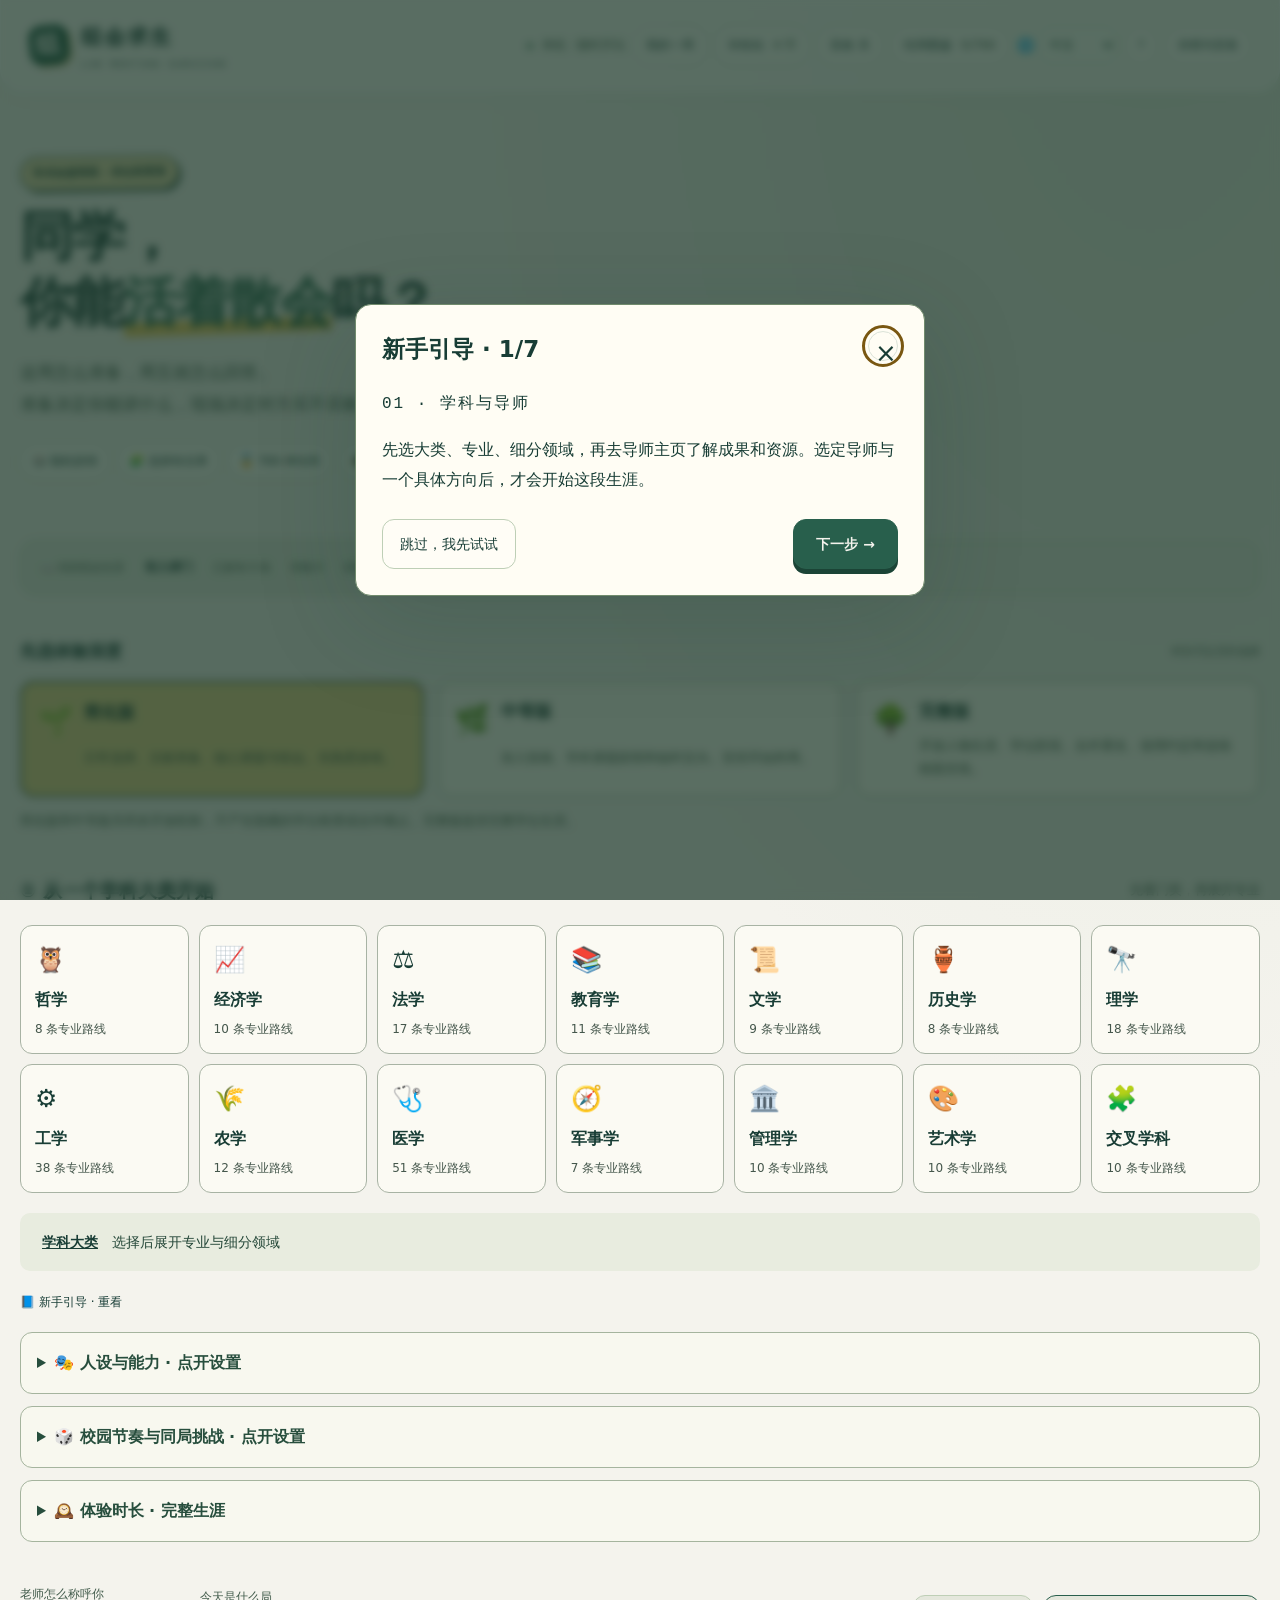
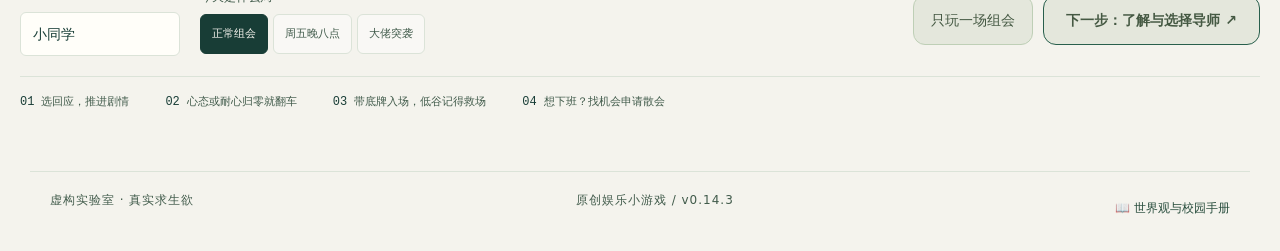
==== commit 499ff6d2: "Connect peer memories, personal promises and borrowed resource handoffs" ====
--- a/index.html
+++ b/index.html
@@ -3,24 +3,24 @@
 <head>
   <meta charset="UTF-8"><meta name="viewport" content="width=device-width, initial-scale=1">
   <meta name="theme-color" content="#163f36"><title>组会求生 · 同学，下一页。</title>
-  <link rel="stylesheet" href="style.css?v=0.14.2">
-  <link rel="stylesheet" href="week.css?v=0.14.2">
-  <link rel="stylesheet" href="campus.css?v=0.14.2">
-<link rel="stylesheet" href="preparation.css?v=0.14.2">
-<link rel="stylesheet" href="v06.css?v=0.14.2"><link rel="stylesheet" href="opportunities.css?v=0.14.2"><link rel="stylesheet" href="living-world.css?v=0.14.2">
-<link rel="stylesheet" href="route-stories.css?v=0.14.2">
-<link rel="stylesheet" href="academic-life.css?v=0.14.2"><link rel="stylesheet" href="taxonomy.css?v=0.14.2"><link rel="stylesheet" href="hub.css?v=0.14.2"><link rel="manifest" href="manifest.webmanifest"><link rel="apple-touch-icon" href="icons/app-192.png"><meta name="apple-mobile-web-app-capable" content="yes">
+  <link rel="stylesheet" href="style.css?v=0.14.3">
+  <link rel="stylesheet" href="week.css?v=0.14.3">
+  <link rel="stylesheet" href="campus.css?v=0.14.3">
+<link rel="stylesheet" href="preparation.css?v=0.14.3">
+<link rel="stylesheet" href="v06.css?v=0.14.3"><link rel="stylesheet" href="opportunities.css?v=0.14.3"><link rel="stylesheet" href="living-world.css?v=0.14.3">
+<link rel="stylesheet" href="route-stories.css?v=0.14.3">
+<link rel="stylesheet" href="academic-life.css?v=0.14.3"><link rel="stylesheet" href="taxonomy.css?v=0.14.3"><link rel="stylesheet" href="hub.css?v=0.14.3"><link rel="manifest" href="manifest.webmanifest"><link rel="apple-touch-icon" href="icons/app-192.png"><meta name="apple-mobile-web-app-capable" content="yes">
 </head>
 <body>
 <header class="topbar"><a href="#" id="brand" class="brand"><span class="brand-icon">组</span><span>组会求生<small>LAB MEETING SURVIVOR</small></span></a><nav><span class="offline"><i></i> 单机 · 随时开玩</span><button id="calendar" class="plain">我的一周</button><button id="shop" class="plain">补给站 <span id="coin-count">0</span></button><button id="sound" class="plain" aria-pressed="false">音效 关</button><button id="collection" class="plain">结局图鉴 <span id="collection-count">0/400</span></button></nav></header>
 <main id="app"></main>
-<footer><span>虚构实验室 · 真实求生欲</span><span>原创娱乐小游戏 / v0.14.2</span></footer>
+<footer><span>虚构实验室 · 真实求生欲</span><span>原创娱乐小游戏 / v0.14.3</span></footer>
 <dialog id="album"><div class="dialog-head"><div><p class="eyebrow">THE MANY WAYS TO LEAVE A MEETING</p><h2>下班的方式不止一种。</h2></div><button id="close-album" class="close" aria-label="关闭图鉴">×</button></div><div id="album-grid"></div><p class="muted">结局收藏存在当前浏览器里。再来一局，解锁另一种人生。</p></dialog>
 <dialog id="card-modal"><div class="dialog-head"><div><p class="eyebrow">YOUR MEETING REPORT</p><h2>把这场组会带走。</h2></div><button id="close-card" class="close" aria-label="关闭结局卡">×</button></div><img id="card-image" alt="本场组会结局卡"><div class="card-actions"><button id="save-card-image" class="primary">下载图片 ↓</button><p class="muted">也可以长按或右键图片保存。</p></div></dialog>
 <dialog id="shop-modal"><div class="dialog-head"><div><p class="eyebrow">AFTER-MEETING SUPPLY STORE</p><h2>给下一场，留一点底牌。</h2></div><button id="close-shop" class="close" aria-label="关闭补给站">×</button></div><div id="shop-grid"></div><p class="muted" id="shop-note"></p></dialog>
 <div id="toast" role="status" aria-live="polite"></div>
-<script src="content.js?v=0.14.2"></script><script src="content-expand.js?v=0.14.2"></script><script src="content-disciplines.js?v=0.14.2"></script><script src="content-v03.js?v=0.14.2"></script><script src="content-cast-v08.js?v=0.14.2"></script><script src="medical-specialties.js?v=0.14.2"></script><script src="discipline-catalogue-content.js?v=0.14.2"></script><script src="discipline-specialties.js?v=0.14.2"></script><script src="experience-levels.js?v=0.14.2"></script><script src="content-week.js?v=0.14.2"></script><script src="campus-content.js?v=0.14.2"></script><script src="campus-engine.js?v=0.14.2"></script><script src="preparation.js?v=0.14.2"></script>
-<script src="uncertainty.js?v=0.14.2"></script><script src="life-surprise-content.js?v=0.14.2"></script><script src="cast-surprises-v08.js?v=0.14.2"></script><script src="life-surprises.js?v=0.14.2"></script><script src="content-expansion-v06.js?v=0.14.2"></script><script src="cross-discipline.js?v=0.14.2"></script><script src="group-dynamics.js?v=0.14.2"></script><script src="assignments.js?v=0.14.2"></script><script src="side-stories.js?v=0.14.2"></script><script src="living-world.js?v=0.14.2"></script><script src="research-directions.js?v=0.14.2"></script><script src="research-directions-extra.js?v=0.14.2"></script><script src="discipline-taxonomy.js?v=0.14.2"></script><script src="medical-taxonomy.js?v=0.14.2"></script><script src="discipline-tree.js?v=0.14.2"></script><script src="mentor-profiles.js?v=0.14.2"></script><script src="narrative-world.js?v=0.14.2"></script><script src="world-setting.js?v=0.14.2"></script><script src="faculty-biographies.js?v=0.14.2"></script><script src="route-stories.js?v=0.14.2"></script><script src="publication.js?v=0.14.2"></script><script src="academic-life-content.js?v=0.14.2"></script><script src="academic-life.js?v=0.14.2"></script><script src="academic-dialogue.js?v=0.14.2"></script><script src="direction-review.js?v=0.14.2"></script><script src="professional-review.js?v=0.14.2"></script><script src="research-vignettes.js?v=0.14.2"></script><script src="faculty-portraits.js?v=0.14.2"></script><script src="faculty-lives.js?v=0.14.2"></script><script src="editorial-scenes.js?v=0.14.2"></script><script src="story-editorial.js?v=0.14.2"></script><script src="engine.js?v=0.14.2"></script><script src="career-timeline.js?v=0.14.2"></script><script src="week-engine.js?v=0.14.2"></script><script src="save-manager.js?v=0.14.2"></script><script src="game.js?v=0.14.2"></script><script src="campus-ui.js?v=0.14.2"></script><script src="preparation-ui.js?v=0.14.2"></script>
-<script src="living-world-ui.js?v=0.14.2"></script><script src="research-directions-ui.js?v=0.14.2"></script><script src="mentor-profiles-ui.js?v=0.14.2"></script><script src="faculty-dossier-ui.js?v=0.14.2"></script><script src="route-stories-ui.js?v=0.14.2"></script><script src="publication-ui.js?v=0.14.2"></script><script src="academic-life-ui.js?v=0.14.2"></script><script src="medical-taxonomy-ui.js?v=0.14.2"></script><script src="discipline-tree-ui.js?v=0.14.2"></script><script src="hub-ui.js?v=0.14.2"></script><script src="career-timeline-ui.js?v=0.14.2"></script><script src="dashboard-ui.js?v=0.14.2"></script><script src="experience-levels-ui.js?v=0.14.2"></script><script src="weekly-ui.js?v=0.14.2"></script><script src="world-handbook-ui.js?v=0.14.2"></script><script src="locale-data.js?v=0.14.2"></script><script src="install-app.js?v=0.14.2"></script><script src="i18n.js?v=0.14.2"></script>
+<script src="content.js?v=0.14.3"></script><script src="content-expand.js?v=0.14.3"></script><script src="content-disciplines.js?v=0.14.3"></script><script src="content-v03.js?v=0.14.3"></script><script src="content-cast-v08.js?v=0.14.3"></script><script src="medical-specialties.js?v=0.14.3"></script><script src="discipline-catalogue-content.js?v=0.14.3"></script><script src="discipline-specialties.js?v=0.14.3"></script><script src="experience-levels.js?v=0.14.3"></script><script src="content-week.js?v=0.14.3"></script><script src="campus-content.js?v=0.14.3"></script><script src="campus-engine.js?v=0.14.3"></script><script src="preparation.js?v=0.14.3"></script>
+<script src="uncertainty.js?v=0.14.3"></script><script src="life-surprise-content.js?v=0.14.3"></script><script src="cast-surprises-v08.js?v=0.14.3"></script><script src="life-surprises.js?v=0.14.3"></script><script src="content-expansion-v06.js?v=0.14.3"></script><script src="cross-discipline.js?v=0.14.3"></script><script src="group-dynamics.js?v=0.14.3"></script><script src="assignments.js?v=0.14.3"></script><script src="side-stories.js?v=0.14.3"></script><script src="living-world.js?v=0.14.3"></script><script src="research-directions.js?v=0.14.3"></script><script src="research-directions-extra.js?v=0.14.3"></script><script src="discipline-taxonomy.js?v=0.14.3"></script><script src="medical-taxonomy.js?v=0.14.3"></script><script src="discipline-tree.js?v=0.14.3"></script><script src="mentor-profiles.js?v=0.14.3"></script><script src="narrative-world.js?v=0.14.3"></script><script src="world-setting.js?v=0.14.3"></script><script src="faculty-biographies.js?v=0.14.3"></script><script src="route-stories.js?v=0.14.3"></script><script src="publication.js?v=0.14.3"></script><script src="academic-life-content.js?v=0.14.3"></script><script src="academic-life.js?v=0.14.3"></script><script src="academic-dialogue.js?v=0.14.3"></script><script src="direction-review.js?v=0.14.3"></script><script src="professional-review.js?v=0.14.3"></script><script src="research-vignettes.js?v=0.14.3"></script><script src="faculty-portraits.js?v=0.14.3"></script><script src="faculty-lives.js?v=0.14.3"></script><script src="editorial-scenes.js?v=0.14.3"></script><script src="story-editorial.js?v=0.14.3"></script><script src="people-memory.js?v=0.14.3"></script><script src="engine.js?v=0.14.3"></script><script src="career-timeline.js?v=0.14.3"></script><script src="week-engine.js?v=0.14.3"></script><script src="save-manager.js?v=0.14.3"></script><script src="game.js?v=0.14.3"></script><script src="campus-ui.js?v=0.14.3"></script><script src="preparation-ui.js?v=0.14.3"></script>
+<script src="living-world-ui.js?v=0.14.3"></script><script src="research-directions-ui.js?v=0.14.3"></script><script src="mentor-profiles-ui.js?v=0.14.3"></script><script src="faculty-dossier-ui.js?v=0.14.3"></script><script src="route-stories-ui.js?v=0.14.3"></script><script src="publication-ui.js?v=0.14.3"></script><script src="academic-life-ui.js?v=0.14.3"></script><script src="medical-taxonomy-ui.js?v=0.14.3"></script><script src="discipline-tree-ui.js?v=0.14.3"></script><script src="hub-ui.js?v=0.14.3"></script><script src="career-timeline-ui.js?v=0.14.3"></script><script src="dashboard-ui.js?v=0.14.3"></script><script src="experience-levels-ui.js?v=0.14.3"></script><script src="weekly-ui.js?v=0.14.3"></script><script src="world-handbook-ui.js?v=0.14.3"></script><script src="locale-data.js?v=0.14.3"></script><script src="install-app.js?v=0.14.3"></script><script src="i18n.js?v=0.14.3"></script>
 </body>
 </html>
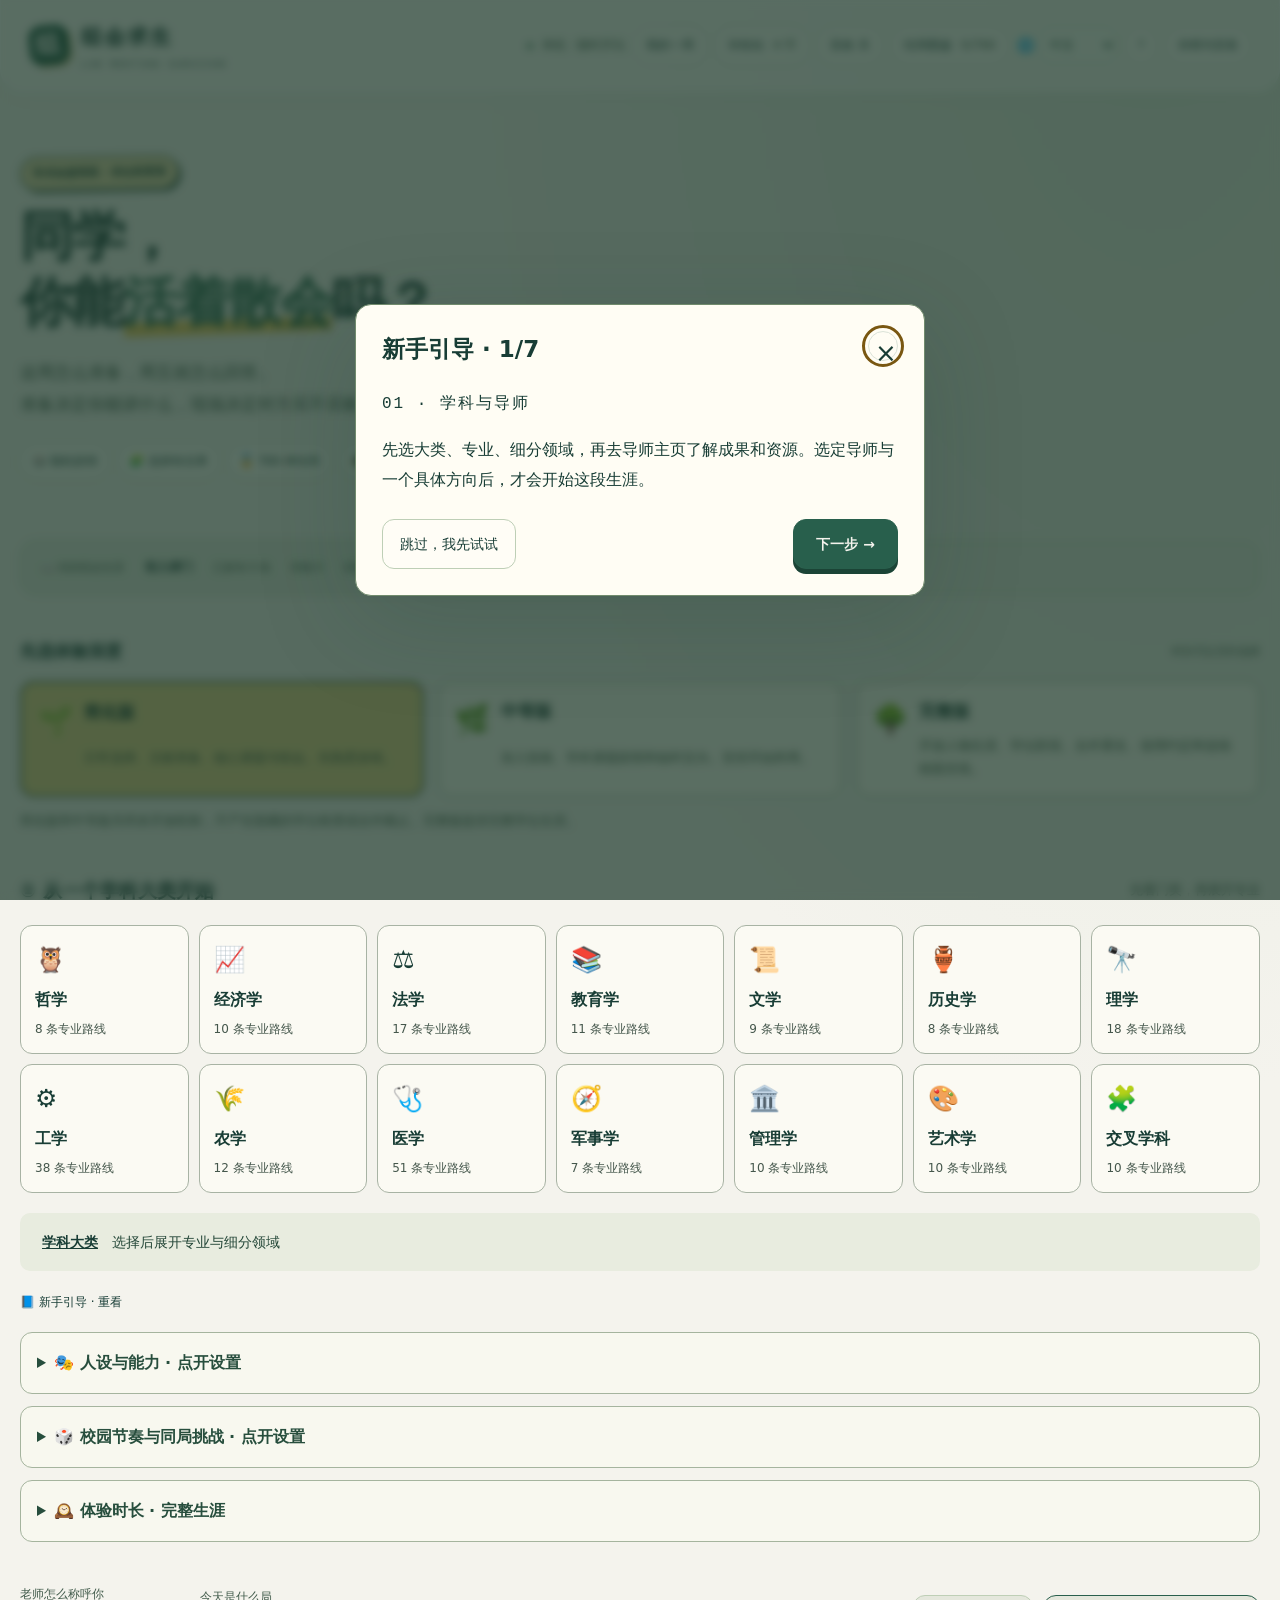
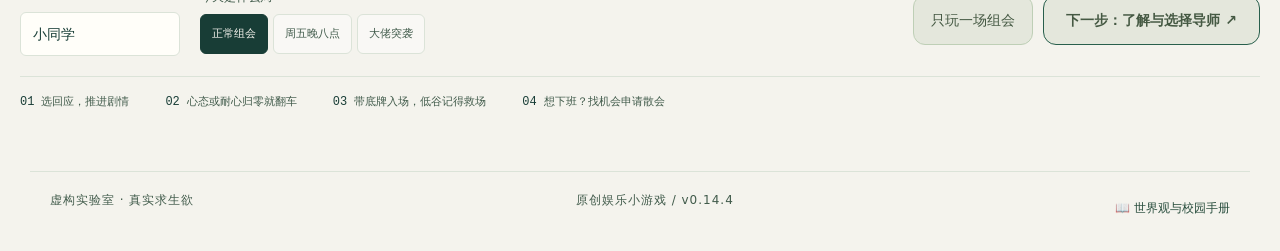
==== commit 31374431: "Refine direction libraries, learning notes and mentor appointments" ====
--- a/index.html
+++ b/index.html
@@ -3,24 +3,24 @@
 <head>
   <meta charset="UTF-8"><meta name="viewport" content="width=device-width, initial-scale=1">
   <meta name="theme-color" content="#163f36"><title>组会求生 · 同学，下一页。</title>
-  <link rel="stylesheet" href="style.css?v=0.14.3">
-  <link rel="stylesheet" href="week.css?v=0.14.3">
-  <link rel="stylesheet" href="campus.css?v=0.14.3">
-<link rel="stylesheet" href="preparation.css?v=0.14.3">
-<link rel="stylesheet" href="v06.css?v=0.14.3"><link rel="stylesheet" href="opportunities.css?v=0.14.3"><link rel="stylesheet" href="living-world.css?v=0.14.3">
-<link rel="stylesheet" href="route-stories.css?v=0.14.3">
-<link rel="stylesheet" href="academic-life.css?v=0.14.3"><link rel="stylesheet" href="taxonomy.css?v=0.14.3"><link rel="stylesheet" href="hub.css?v=0.14.3"><link rel="manifest" href="manifest.webmanifest"><link rel="apple-touch-icon" href="icons/app-192.png"><meta name="apple-mobile-web-app-capable" content="yes">
+  <link rel="stylesheet" href="style.css?v=0.14.4">
+  <link rel="stylesheet" href="week.css?v=0.14.4">
+  <link rel="stylesheet" href="campus.css?v=0.14.4">
+<link rel="stylesheet" href="preparation.css?v=0.14.4">
+<link rel="stylesheet" href="v06.css?v=0.14.4"><link rel="stylesheet" href="opportunities.css?v=0.14.4"><link rel="stylesheet" href="living-world.css?v=0.14.4">
+<link rel="stylesheet" href="route-stories.css?v=0.14.4">
+<link rel="stylesheet" href="academic-life.css?v=0.14.4"><link rel="stylesheet" href="taxonomy.css?v=0.14.4"><link rel="stylesheet" href="hub.css?v=0.14.4"><link rel="stylesheet" href="refinement.css?v=0.14.4"><link rel="manifest" href="manifest.webmanifest"><link rel="apple-touch-icon" href="icons/app-192.png"><meta name="apple-mobile-web-app-capable" content="yes">
 </head>
 <body>
 <header class="topbar"><a href="#" id="brand" class="brand"><span class="brand-icon">组</span><span>组会求生<small>LAB MEETING SURVIVOR</small></span></a><nav><span class="offline"><i></i> 单机 · 随时开玩</span><button id="calendar" class="plain">我的一周</button><button id="shop" class="plain">补给站 <span id="coin-count">0</span></button><button id="sound" class="plain" aria-pressed="false">音效 关</button><button id="collection" class="plain">结局图鉴 <span id="collection-count">0/400</span></button></nav></header>
 <main id="app"></main>
-<footer><span>虚构实验室 · 真实求生欲</span><span>原创娱乐小游戏 / v0.14.3</span></footer>
+<footer><span>虚构实验室 · 真实求生欲</span><span>原创娱乐小游戏 / v0.14.4</span></footer>
 <dialog id="album"><div class="dialog-head"><div><p class="eyebrow">THE MANY WAYS TO LEAVE A MEETING</p><h2>下班的方式不止一种。</h2></div><button id="close-album" class="close" aria-label="关闭图鉴">×</button></div><div id="album-grid"></div><p class="muted">结局收藏存在当前浏览器里。再来一局，解锁另一种人生。</p></dialog>
 <dialog id="card-modal"><div class="dialog-head"><div><p class="eyebrow">YOUR MEETING REPORT</p><h2>把这场组会带走。</h2></div><button id="close-card" class="close" aria-label="关闭结局卡">×</button></div><img id="card-image" alt="本场组会结局卡"><div class="card-actions"><button id="save-card-image" class="primary">下载图片 ↓</button><p class="muted">也可以长按或右键图片保存。</p></div></dialog>
 <dialog id="shop-modal"><div class="dialog-head"><div><p class="eyebrow">AFTER-MEETING SUPPLY STORE</p><h2>给下一场，留一点底牌。</h2></div><button id="close-shop" class="close" aria-label="关闭补给站">×</button></div><div id="shop-grid"></div><p class="muted" id="shop-note"></p></dialog>
 <div id="toast" role="status" aria-live="polite"></div>
-<script src="content.js?v=0.14.3"></script><script src="content-expand.js?v=0.14.3"></script><script src="content-disciplines.js?v=0.14.3"></script><script src="content-v03.js?v=0.14.3"></script><script src="content-cast-v08.js?v=0.14.3"></script><script src="medical-specialties.js?v=0.14.3"></script><script src="discipline-catalogue-content.js?v=0.14.3"></script><script src="discipline-specialties.js?v=0.14.3"></script><script src="experience-levels.js?v=0.14.3"></script><script src="content-week.js?v=0.14.3"></script><script src="campus-content.js?v=0.14.3"></script><script src="campus-engine.js?v=0.14.3"></script><script src="preparation.js?v=0.14.3"></script>
-<script src="uncertainty.js?v=0.14.3"></script><script src="life-surprise-content.js?v=0.14.3"></script><script src="cast-surprises-v08.js?v=0.14.3"></script><script src="life-surprises.js?v=0.14.3"></script><script src="content-expansion-v06.js?v=0.14.3"></script><script src="cross-discipline.js?v=0.14.3"></script><script src="group-dynamics.js?v=0.14.3"></script><script src="assignments.js?v=0.14.3"></script><script src="side-stories.js?v=0.14.3"></script><script src="living-world.js?v=0.14.3"></script><script src="research-directions.js?v=0.14.3"></script><script src="research-directions-extra.js?v=0.14.3"></script><script src="discipline-taxonomy.js?v=0.14.3"></script><script src="medical-taxonomy.js?v=0.14.3"></script><script src="discipline-tree.js?v=0.14.3"></script><script src="mentor-profiles.js?v=0.14.3"></script><script src="narrative-world.js?v=0.14.3"></script><script src="world-setting.js?v=0.14.3"></script><script src="faculty-biographies.js?v=0.14.3"></script><script src="route-stories.js?v=0.14.3"></script><script src="publication.js?v=0.14.3"></script><script src="academic-life-content.js?v=0.14.3"></script><script src="academic-life.js?v=0.14.3"></script><script src="academic-dialogue.js?v=0.14.3"></script><script src="direction-review.js?v=0.14.3"></script><script src="professional-review.js?v=0.14.3"></script><script src="research-vignettes.js?v=0.14.3"></script><script src="faculty-portraits.js?v=0.14.3"></script><script src="faculty-lives.js?v=0.14.3"></script><script src="editorial-scenes.js?v=0.14.3"></script><script src="story-editorial.js?v=0.14.3"></script><script src="people-memory.js?v=0.14.3"></script><script src="engine.js?v=0.14.3"></script><script src="career-timeline.js?v=0.14.3"></script><script src="week-engine.js?v=0.14.3"></script><script src="save-manager.js?v=0.14.3"></script><script src="game.js?v=0.14.3"></script><script src="campus-ui.js?v=0.14.3"></script><script src="preparation-ui.js?v=0.14.3"></script>
-<script src="living-world-ui.js?v=0.14.3"></script><script src="research-directions-ui.js?v=0.14.3"></script><script src="mentor-profiles-ui.js?v=0.14.3"></script><script src="faculty-dossier-ui.js?v=0.14.3"></script><script src="route-stories-ui.js?v=0.14.3"></script><script src="publication-ui.js?v=0.14.3"></script><script src="academic-life-ui.js?v=0.14.3"></script><script src="medical-taxonomy-ui.js?v=0.14.3"></script><script src="discipline-tree-ui.js?v=0.14.3"></script><script src="hub-ui.js?v=0.14.3"></script><script src="career-timeline-ui.js?v=0.14.3"></script><script src="dashboard-ui.js?v=0.14.3"></script><script src="experience-levels-ui.js?v=0.14.3"></script><script src="weekly-ui.js?v=0.14.3"></script><script src="world-handbook-ui.js?v=0.14.3"></script><script src="locale-data.js?v=0.14.3"></script><script src="install-app.js?v=0.14.3"></script><script src="i18n.js?v=0.14.3"></script>
+<script src="content.js?v=0.14.4"></script><script src="content-expand.js?v=0.14.4"></script><script src="content-disciplines.js?v=0.14.4"></script><script src="content-v03.js?v=0.14.4"></script><script src="content-cast-v08.js?v=0.14.4"></script><script src="medical-specialties.js?v=0.14.4"></script><script src="discipline-catalogue-content.js?v=0.14.4"></script><script src="discipline-specialties.js?v=0.14.4"></script><script src="experience-levels.js?v=0.14.4"></script><script src="content-week.js?v=0.14.4"></script><script src="campus-content.js?v=0.14.4"></script><script src="campus-engine.js?v=0.14.4"></script><script src="preparation.js?v=0.14.4"></script>
+<script src="uncertainty.js?v=0.14.4"></script><script src="life-surprise-content.js?v=0.14.4"></script><script src="cast-surprises-v08.js?v=0.14.4"></script><script src="life-surprises.js?v=0.14.4"></script><script src="content-expansion-v06.js?v=0.14.4"></script><script src="cross-discipline.js?v=0.14.4"></script><script src="group-dynamics.js?v=0.14.4"></script><script src="assignments.js?v=0.14.4"></script><script src="side-stories.js?v=0.14.4"></script><script src="living-world.js?v=0.14.4"></script><script src="research-directions.js?v=0.14.4"></script><script src="research-directions-extra.js?v=0.14.4"></script><script src="discipline-taxonomy.js?v=0.14.4"></script><script src="medical-taxonomy.js?v=0.14.4"></script><script src="discipline-tree.js?v=0.14.4"></script><script src="mentor-profiles.js?v=0.14.4"></script><script src="narrative-world.js?v=0.14.4"></script><script src="world-setting.js?v=0.14.4"></script><script src="faculty-biographies.js?v=0.14.4"></script><script src="route-stories.js?v=0.14.4"></script><script src="publication.js?v=0.14.4"></script><script src="academic-life-content.js?v=0.14.4"></script><script src="academic-life.js?v=0.14.4"></script><script src="academic-dialogue.js?v=0.14.4"></script><script src="direction-review.js?v=0.14.4"></script><script src="professional-review.js?v=0.14.4"></script><script src="research-vignettes.js?v=0.14.4"></script><script src="direction-study-content.js?v=0.14.4"></script><script src="direction-library.js?v=0.14.4"></script><script src="faculty-portraits.js?v=0.14.4"></script><script src="faculty-lives.js?v=0.14.4"></script><script src="editorial-scenes.js?v=0.14.4"></script><script src="story-editorial.js?v=0.14.4"></script><script src="people-memory.js?v=0.14.4"></script><script src="mentor-appointments.js?v=0.14.4"></script><script src="engine.js?v=0.14.4"></script><script src="career-timeline.js?v=0.14.4"></script><script src="week-engine.js?v=0.14.4"></script><script src="save-manager.js?v=0.14.4"></script><script src="game.js?v=0.14.4"></script><script src="campus-ui.js?v=0.14.4"></script><script src="preparation-ui.js?v=0.14.4"></script>
+<script src="living-world-ui.js?v=0.14.4"></script><script src="research-directions-ui.js?v=0.14.4"></script><script src="direction-library-ui.js?v=0.14.4"></script><script src="mentor-profiles-ui.js?v=0.14.4"></script><script src="faculty-dossier-ui.js?v=0.14.4"></script><script src="route-stories-ui.js?v=0.14.4"></script><script src="publication-ui.js?v=0.14.4"></script><script src="academic-life-ui.js?v=0.14.4"></script><script src="medical-taxonomy-ui.js?v=0.14.4"></script><script src="discipline-tree-ui.js?v=0.14.4"></script><script src="hub-ui.js?v=0.14.4"></script><script src="career-timeline-ui.js?v=0.14.4"></script><script src="dashboard-ui.js?v=0.14.4"></script><script src="experience-levels-ui.js?v=0.14.4"></script><script src="weekly-ui.js?v=0.14.4"></script><script src="world-handbook-ui.js?v=0.14.4"></script><script src="locale-data.js?v=0.14.4"></script><script src="install-app.js?v=0.14.4"></script><script src="i18n.js?v=0.14.4"></script>
 </body>
 </html>
--- a/refinement.css
+++ b/refinement.css
@@ -0,0 +1,33 @@
+/* Labels and people now occupy their own rows, including large and translated text. */
+.meeting-scene{display:flex;flex-wrap:wrap;gap:10px;padding:14px 16px}
+.meeting-scene .room-label,.meeting-scene .room-status{position:static;max-width:100%;line-height:1.6;overflow-wrap:anywhere}
+.meeting-scene .room-status{margin-left:auto}
+.meeting-scene .group-scene{flex:1 0 100%;min-width:0;padding:0;min-height:0}
+.meeting-scene .group-scene>p{margin:4px 0 12px;font-size:13px;line-height:1.7}
+.meeting-scene .npc-roster{position:static;flex:1 0 100%;flex-wrap:wrap;gap:6px}
+.meeting-scene .scene{flex:1 0 100%}
+.phase-label,.feedback-bottom,.faculty-tools,.faculty-pagination{flex-wrap:wrap;gap:10px}
+.close{flex-shrink:0}
+.event-area .narration{white-space:pre-line;color:#40594b;font-size:14px;line-height:1.9}
+.event-area h2{overflow-wrap:anywhere;font-size:clamp(19px,2.4vw,23px)}
+.choice strong{font-size:14px;line-height:1.85}
+.direction-library-entry{display:flex;flex-wrap:wrap;gap:12px;margin:0 0 18px}
+.direction-library-dialog{width:min(760px,94vw);padding-top:0}
+.direction-library-dialog .dialog-head{position:sticky;top:0;z-index:2;background:#fffdf3;margin:0 -28px 12px;padding:18px 28px;border-bottom:1px solid #bccbbb}
+.library-section,.learning-note{padding:16px 0;border-top:1px solid var(--line)}
+.library-section h3,.learning-note h3{font-size:16px;margin:0 0 8px;line-height:1.65}
+.library-section p,.learning-note p,.library-topic,.learning-explanation p{font-size:14px;line-height:1.9;white-space:pre-line;margin:8px 0;color:#304f41}
+.learning-explanation{margin-top:16px;border-top:1px solid #b6c5b6;padding-top:14px}
+.learning-explanation summary{font-size:14px;font-weight:700;color:#244c3b}
+.learning-explanation small,.learning-note small{font-size:12px;line-height:1.8;color:#435d4d}
+.faculty-tools label{min-width:0}
+.faculty-appointment{padding:12px;border-left:3px solid #789772;background:#edf2e5;line-height:1.85}
+.study-fold{border-top:1px solid #bccbbb;padding:14px 0;font-size:14px;line-height:1.85;color:#304f41}
+.study-fold summary{font-weight:700;color:#244c3b}
+.study-fold small,.study-reference small{display:block;font-size:12px;color:#435d4d;line-height:1.8}
+.study-fold ol{padding-left:24px}.study-fold li{margin:10px 0}
+.study-choices{display:grid;gap:10px;margin:14px 0}.study-choices button{text-align:left;white-space:normal;font-size:14px;line-height:1.8}
+#study-explanation{padding:14px;background:#e9f0e4;border-left:3px solid #678568;color:#244c3b}
+.study-reference{padding:12px 0;overflow-wrap:anywhere}.study-reference a{color:#205a47;text-decoration:underline;text-underline-offset:3px}
+@media(max-width:700px){.direction-library-dialog{padding-top:0}.direction-library-dialog .dialog-head{margin:0 -20px 12px;padding:14px 20px}}
+@media(max-width:700px){.meeting-scene{padding:12px}.meeting-scene .group-scene article{flex:1 1 64px;min-width:0}.meeting-scene .group-scene article strong{font-size:12px;overflow-wrap:anywhere}.faculty-tools{grid-template-columns:1fr 1fr}.faculty-tools>label:first-child{grid-column:1/-1}.faculty-tools .segmented,#faculty-random{grid-column:1/-1}.feedback-bottom small{max-width:none}.direction-library-entry>button{width:100%;text-align:left}.event-area{padding:18px 16px}}
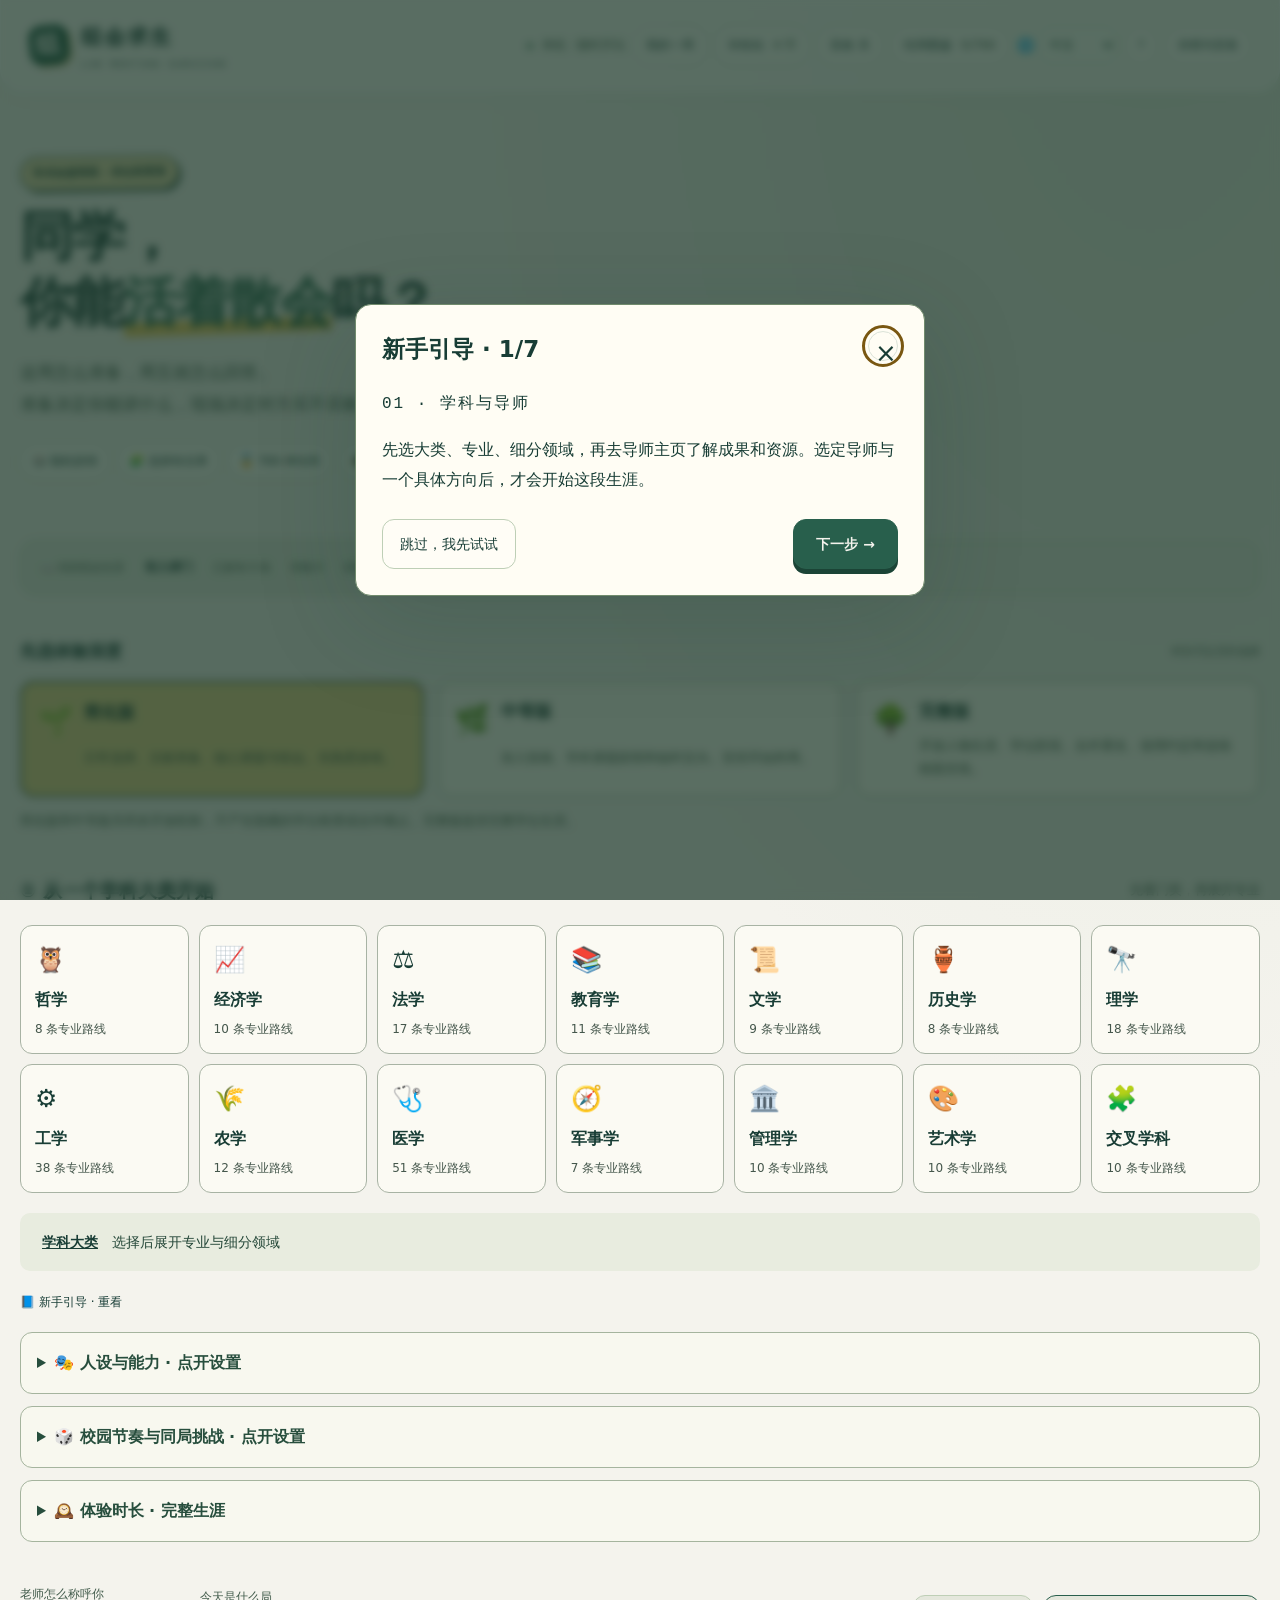
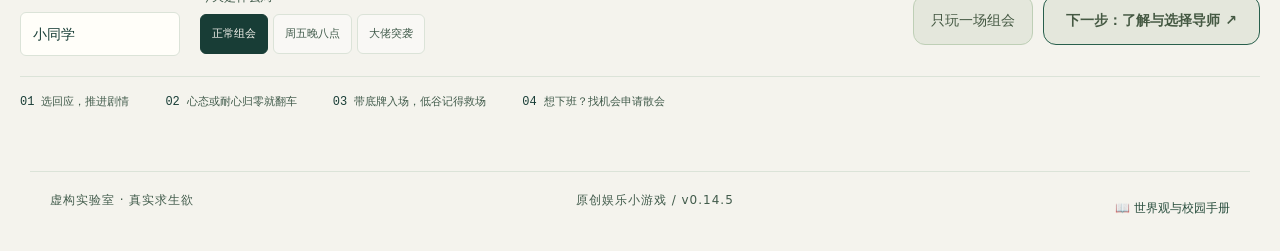
==== commit fb020d3d: "Add foundational and frontier research agendas with saved project emphasis" ====
--- a/index.html
+++ b/index.html
@@ -3,24 +3,24 @@
 <head>
   <meta charset="UTF-8"><meta name="viewport" content="width=device-width, initial-scale=1">
   <meta name="theme-color" content="#163f36"><title>组会求生 · 同学，下一页。</title>
-  <link rel="stylesheet" href="style.css?v=0.14.4">
-  <link rel="stylesheet" href="week.css?v=0.14.4">
-  <link rel="stylesheet" href="campus.css?v=0.14.4">
-<link rel="stylesheet" href="preparation.css?v=0.14.4">
-<link rel="stylesheet" href="v06.css?v=0.14.4"><link rel="stylesheet" href="opportunities.css?v=0.14.4"><link rel="stylesheet" href="living-world.css?v=0.14.4">
-<link rel="stylesheet" href="route-stories.css?v=0.14.4">
-<link rel="stylesheet" href="academic-life.css?v=0.14.4"><link rel="stylesheet" href="taxonomy.css?v=0.14.4"><link rel="stylesheet" href="hub.css?v=0.14.4"><link rel="stylesheet" href="refinement.css?v=0.14.4"><link rel="manifest" href="manifest.webmanifest"><link rel="apple-touch-icon" href="icons/app-192.png"><meta name="apple-mobile-web-app-capable" content="yes">
+  <link rel="stylesheet" href="style.css?v=0.14.5">
+  <link rel="stylesheet" href="week.css?v=0.14.5">
+  <link rel="stylesheet" href="campus.css?v=0.14.5">
+<link rel="stylesheet" href="preparation.css?v=0.14.5">
+<link rel="stylesheet" href="v06.css?v=0.14.5"><link rel="stylesheet" href="opportunities.css?v=0.14.5"><link rel="stylesheet" href="living-world.css?v=0.14.5">
+<link rel="stylesheet" href="route-stories.css?v=0.14.5">
+<link rel="stylesheet" href="academic-life.css?v=0.14.5"><link rel="stylesheet" href="taxonomy.css?v=0.14.5"><link rel="stylesheet" href="hub.css?v=0.14.5"><link rel="stylesheet" href="refinement.css?v=0.14.5"><link rel="manifest" href="manifest.webmanifest"><link rel="apple-touch-icon" href="icons/app-192.png"><meta name="apple-mobile-web-app-capable" content="yes">
 </head>
 <body>
 <header class="topbar"><a href="#" id="brand" class="brand"><span class="brand-icon">组</span><span>组会求生<small>LAB MEETING SURVIVOR</small></span></a><nav><span class="offline"><i></i> 单机 · 随时开玩</span><button id="calendar" class="plain">我的一周</button><button id="shop" class="plain">补给站 <span id="coin-count">0</span></button><button id="sound" class="plain" aria-pressed="false">音效 关</button><button id="collection" class="plain">结局图鉴 <span id="collection-count">0/400</span></button></nav></header>
 <main id="app"></main>
-<footer><span>虚构实验室 · 真实求生欲</span><span>原创娱乐小游戏 / v0.14.4</span></footer>
+<footer><span>虚构实验室 · 真实求生欲</span><span>原创娱乐小游戏 / v0.14.5</span></footer>
 <dialog id="album"><div class="dialog-head"><div><p class="eyebrow">THE MANY WAYS TO LEAVE A MEETING</p><h2>下班的方式不止一种。</h2></div><button id="close-album" class="close" aria-label="关闭图鉴">×</button></div><div id="album-grid"></div><p class="muted">结局收藏存在当前浏览器里。再来一局，解锁另一种人生。</p></dialog>
 <dialog id="card-modal"><div class="dialog-head"><div><p class="eyebrow">YOUR MEETING REPORT</p><h2>把这场组会带走。</h2></div><button id="close-card" class="close" aria-label="关闭结局卡">×</button></div><img id="card-image" alt="本场组会结局卡"><div class="card-actions"><button id="save-card-image" class="primary">下载图片 ↓</button><p class="muted">也可以长按或右键图片保存。</p></div></dialog>
 <dialog id="shop-modal"><div class="dialog-head"><div><p class="eyebrow">AFTER-MEETING SUPPLY STORE</p><h2>给下一场，留一点底牌。</h2></div><button id="close-shop" class="close" aria-label="关闭补给站">×</button></div><div id="shop-grid"></div><p class="muted" id="shop-note"></p></dialog>
 <div id="toast" role="status" aria-live="polite"></div>
-<script src="content.js?v=0.14.4"></script><script src="content-expand.js?v=0.14.4"></script><script src="content-disciplines.js?v=0.14.4"></script><script src="content-v03.js?v=0.14.4"></script><script src="content-cast-v08.js?v=0.14.4"></script><script src="medical-specialties.js?v=0.14.4"></script><script src="discipline-catalogue-content.js?v=0.14.4"></script><script src="discipline-specialties.js?v=0.14.4"></script><script src="experience-levels.js?v=0.14.4"></script><script src="content-week.js?v=0.14.4"></script><script src="campus-content.js?v=0.14.4"></script><script src="campus-engine.js?v=0.14.4"></script><script src="preparation.js?v=0.14.4"></script>
-<script src="uncertainty.js?v=0.14.4"></script><script src="life-surprise-content.js?v=0.14.4"></script><script src="cast-surprises-v08.js?v=0.14.4"></script><script src="life-surprises.js?v=0.14.4"></script><script src="content-expansion-v06.js?v=0.14.4"></script><script src="cross-discipline.js?v=0.14.4"></script><script src="group-dynamics.js?v=0.14.4"></script><script src="assignments.js?v=0.14.4"></script><script src="side-stories.js?v=0.14.4"></script><script src="living-world.js?v=0.14.4"></script><script src="research-directions.js?v=0.14.4"></script><script src="research-directions-extra.js?v=0.14.4"></script><script src="discipline-taxonomy.js?v=0.14.4"></script><script src="medical-taxonomy.js?v=0.14.4"></script><script src="discipline-tree.js?v=0.14.4"></script><script src="mentor-profiles.js?v=0.14.4"></script><script src="narrative-world.js?v=0.14.4"></script><script src="world-setting.js?v=0.14.4"></script><script src="faculty-biographies.js?v=0.14.4"></script><script src="route-stories.js?v=0.14.4"></script><script src="publication.js?v=0.14.4"></script><script src="academic-life-content.js?v=0.14.4"></script><script src="academic-life.js?v=0.14.4"></script><script src="academic-dialogue.js?v=0.14.4"></script><script src="direction-review.js?v=0.14.4"></script><script src="professional-review.js?v=0.14.4"></script><script src="research-vignettes.js?v=0.14.4"></script><script src="direction-study-content.js?v=0.14.4"></script><script src="direction-library.js?v=0.14.4"></script><script src="faculty-portraits.js?v=0.14.4"></script><script src="faculty-lives.js?v=0.14.4"></script><script src="editorial-scenes.js?v=0.14.4"></script><script src="story-editorial.js?v=0.14.4"></script><script src="people-memory.js?v=0.14.4"></script><script src="mentor-appointments.js?v=0.14.4"></script><script src="engine.js?v=0.14.4"></script><script src="career-timeline.js?v=0.14.4"></script><script src="week-engine.js?v=0.14.4"></script><script src="save-manager.js?v=0.14.4"></script><script src="game.js?v=0.14.4"></script><script src="campus-ui.js?v=0.14.4"></script><script src="preparation-ui.js?v=0.14.4"></script>
-<script src="living-world-ui.js?v=0.14.4"></script><script src="research-directions-ui.js?v=0.14.4"></script><script src="direction-library-ui.js?v=0.14.4"></script><script src="mentor-profiles-ui.js?v=0.14.4"></script><script src="faculty-dossier-ui.js?v=0.14.4"></script><script src="route-stories-ui.js?v=0.14.4"></script><script src="publication-ui.js?v=0.14.4"></script><script src="academic-life-ui.js?v=0.14.4"></script><script src="medical-taxonomy-ui.js?v=0.14.4"></script><script src="discipline-tree-ui.js?v=0.14.4"></script><script src="hub-ui.js?v=0.14.4"></script><script src="career-timeline-ui.js?v=0.14.4"></script><script src="dashboard-ui.js?v=0.14.4"></script><script src="experience-levels-ui.js?v=0.14.4"></script><script src="weekly-ui.js?v=0.14.4"></script><script src="world-handbook-ui.js?v=0.14.4"></script><script src="locale-data.js?v=0.14.4"></script><script src="install-app.js?v=0.14.4"></script><script src="i18n.js?v=0.14.4"></script>
+<script src="content.js?v=0.14.5"></script><script src="content-expand.js?v=0.14.5"></script><script src="content-disciplines.js?v=0.14.5"></script><script src="content-v03.js?v=0.14.5"></script><script src="content-cast-v08.js?v=0.14.5"></script><script src="medical-specialties.js?v=0.14.5"></script><script src="discipline-catalogue-content.js?v=0.14.5"></script><script src="discipline-specialties.js?v=0.14.5"></script><script src="experience-levels.js?v=0.14.5"></script><script src="content-week.js?v=0.14.5"></script><script src="campus-content.js?v=0.14.5"></script><script src="campus-engine.js?v=0.14.5"></script><script src="preparation.js?v=0.14.5"></script>
+<script src="uncertainty.js?v=0.14.5"></script><script src="life-surprise-content.js?v=0.14.5"></script><script src="cast-surprises-v08.js?v=0.14.5"></script><script src="life-surprises.js?v=0.14.5"></script><script src="content-expansion-v06.js?v=0.14.5"></script><script src="cross-discipline.js?v=0.14.5"></script><script src="group-dynamics.js?v=0.14.5"></script><script src="assignments.js?v=0.14.5"></script><script src="side-stories.js?v=0.14.5"></script><script src="living-world.js?v=0.14.5"></script><script src="research-directions.js?v=0.14.5"></script><script src="research-directions-extra.js?v=0.14.5"></script><script src="discipline-taxonomy.js?v=0.14.5"></script><script src="medical-taxonomy.js?v=0.14.5"></script><script src="discipline-tree.js?v=0.14.5"></script><script src="mentor-profiles.js?v=0.14.5"></script><script src="narrative-world.js?v=0.14.5"></script><script src="world-setting.js?v=0.14.5"></script><script src="faculty-biographies.js?v=0.14.5"></script><script src="route-stories.js?v=0.14.5"></script><script src="publication.js?v=0.14.5"></script><script src="academic-life-content.js?v=0.14.5"></script><script src="academic-life.js?v=0.14.5"></script><script src="academic-dialogue.js?v=0.14.5"></script><script src="direction-review.js?v=0.14.5"></script><script src="professional-review.js?v=0.14.5"></script><script src="research-vignettes.js?v=0.14.5"></script><script src="direction-study-content.js?v=0.14.5"></script><script src="direction-library.js?v=0.14.5"></script><script src="research-agenda-content.js?v=0.14.5"></script><script src="research-agenda.js?v=0.14.5"></script><script src="faculty-portraits.js?v=0.14.5"></script><script src="faculty-lives.js?v=0.14.5"></script><script src="editorial-scenes.js?v=0.14.5"></script><script src="story-editorial.js?v=0.14.5"></script><script src="people-memory.js?v=0.14.5"></script><script src="mentor-appointments.js?v=0.14.5"></script><script src="engine.js?v=0.14.5"></script><script src="career-timeline.js?v=0.14.5"></script><script src="week-engine.js?v=0.14.5"></script><script src="save-manager.js?v=0.14.5"></script><script src="game.js?v=0.14.5"></script><script src="campus-ui.js?v=0.14.5"></script><script src="preparation-ui.js?v=0.14.5"></script>
+<script src="living-world-ui.js?v=0.14.5"></script><script src="research-directions-ui.js?v=0.14.5"></script><script src="direction-library-ui.js?v=0.14.5"></script><script src="mentor-profiles-ui.js?v=0.14.5"></script><script src="faculty-dossier-ui.js?v=0.14.5"></script><script src="route-stories-ui.js?v=0.14.5"></script><script src="publication-ui.js?v=0.14.5"></script><script src="academic-life-ui.js?v=0.14.5"></script><script src="medical-taxonomy-ui.js?v=0.14.5"></script><script src="discipline-tree-ui.js?v=0.14.5"></script><script src="hub-ui.js?v=0.14.5"></script><script src="career-timeline-ui.js?v=0.14.5"></script><script src="dashboard-ui.js?v=0.14.5"></script><script src="experience-levels-ui.js?v=0.14.5"></script><script src="weekly-ui.js?v=0.14.5"></script><script src="world-handbook-ui.js?v=0.14.5"></script><script src="locale-data.js?v=0.14.5"></script><script src="install-app.js?v=0.14.5"></script><script src="i18n.js?v=0.14.5"></script>
 </body>
 </html>
--- a/refinement.css
+++ b/refinement.css
@@ -29,5 +29,13 @@
 .study-choices{display:grid;gap:10px;margin:14px 0}.study-choices button{text-align:left;white-space:normal;font-size:14px;line-height:1.8}
 #study-explanation{padding:14px;background:#e9f0e4;border-left:3px solid #678568;color:#244c3b}
 .study-reference{padding:12px 0;overflow-wrap:anywhere}.study-reference a{color:#205a47;text-decoration:underline;text-underline-offset:3px}
+.research-agenda{margin:18px 0;padding:16px;background:#edf3e6;border:1px solid #9bb29b;border-radius:14px;color:#244c3b;overflow-wrap:anywhere}
+.research-agenda p{font-size:14px;line-height:1.85;white-space:pre-line}.research-agenda h3{font-size:16px;line-height:1.7;margin:12px 0}
+.research-agenda small{display:block;color:#3f5848;font-size:12px;line-height:1.8}.agenda-caption{font-weight:700;margin-top:0}
+.agenda-controls{display:flex;flex-wrap:wrap;gap:10px}.agenda-controls button{flex:1 1 180px;white-space:normal;line-height:1.7;min-width:0}
+.agenda-controls button[aria-pressed=true]{border:2px solid #315e48;background:#d9e7cf;color:#183d2c;font-weight:700}
+.agenda-controls button:disabled{opacity:1;color:#4c5c4e;cursor:not-allowed;background:#e4e8dd}
+.agenda-controls button[aria-pressed=true]:disabled{background:#d9e7cf;color:#183d2c}
+.agenda-boundary{border-left:3px solid #8a805d;padding-left:12px}.research-agenda .study-reference{border-top:1px solid #b4c4af}
 @media(max-width:700px){.direction-library-dialog{padding-top:0}.direction-library-dialog .dialog-head{margin:0 -20px 12px;padding:14px 20px}}
 @media(max-width:700px){.meeting-scene{padding:12px}.meeting-scene .group-scene article{flex:1 1 64px;min-width:0}.meeting-scene .group-scene article strong{font-size:12px;overflow-wrap:anywhere}.faculty-tools{grid-template-columns:1fr 1fr}.faculty-tools>label:first-child{grid-column:1/-1}.faculty-tools .segmented,#faculty-random{grid-column:1/-1}.feedback-bottom small{max-width:none}.direction-library-entry>button{width:100%;text-align:left}.event-area{padding:18px 16px}}
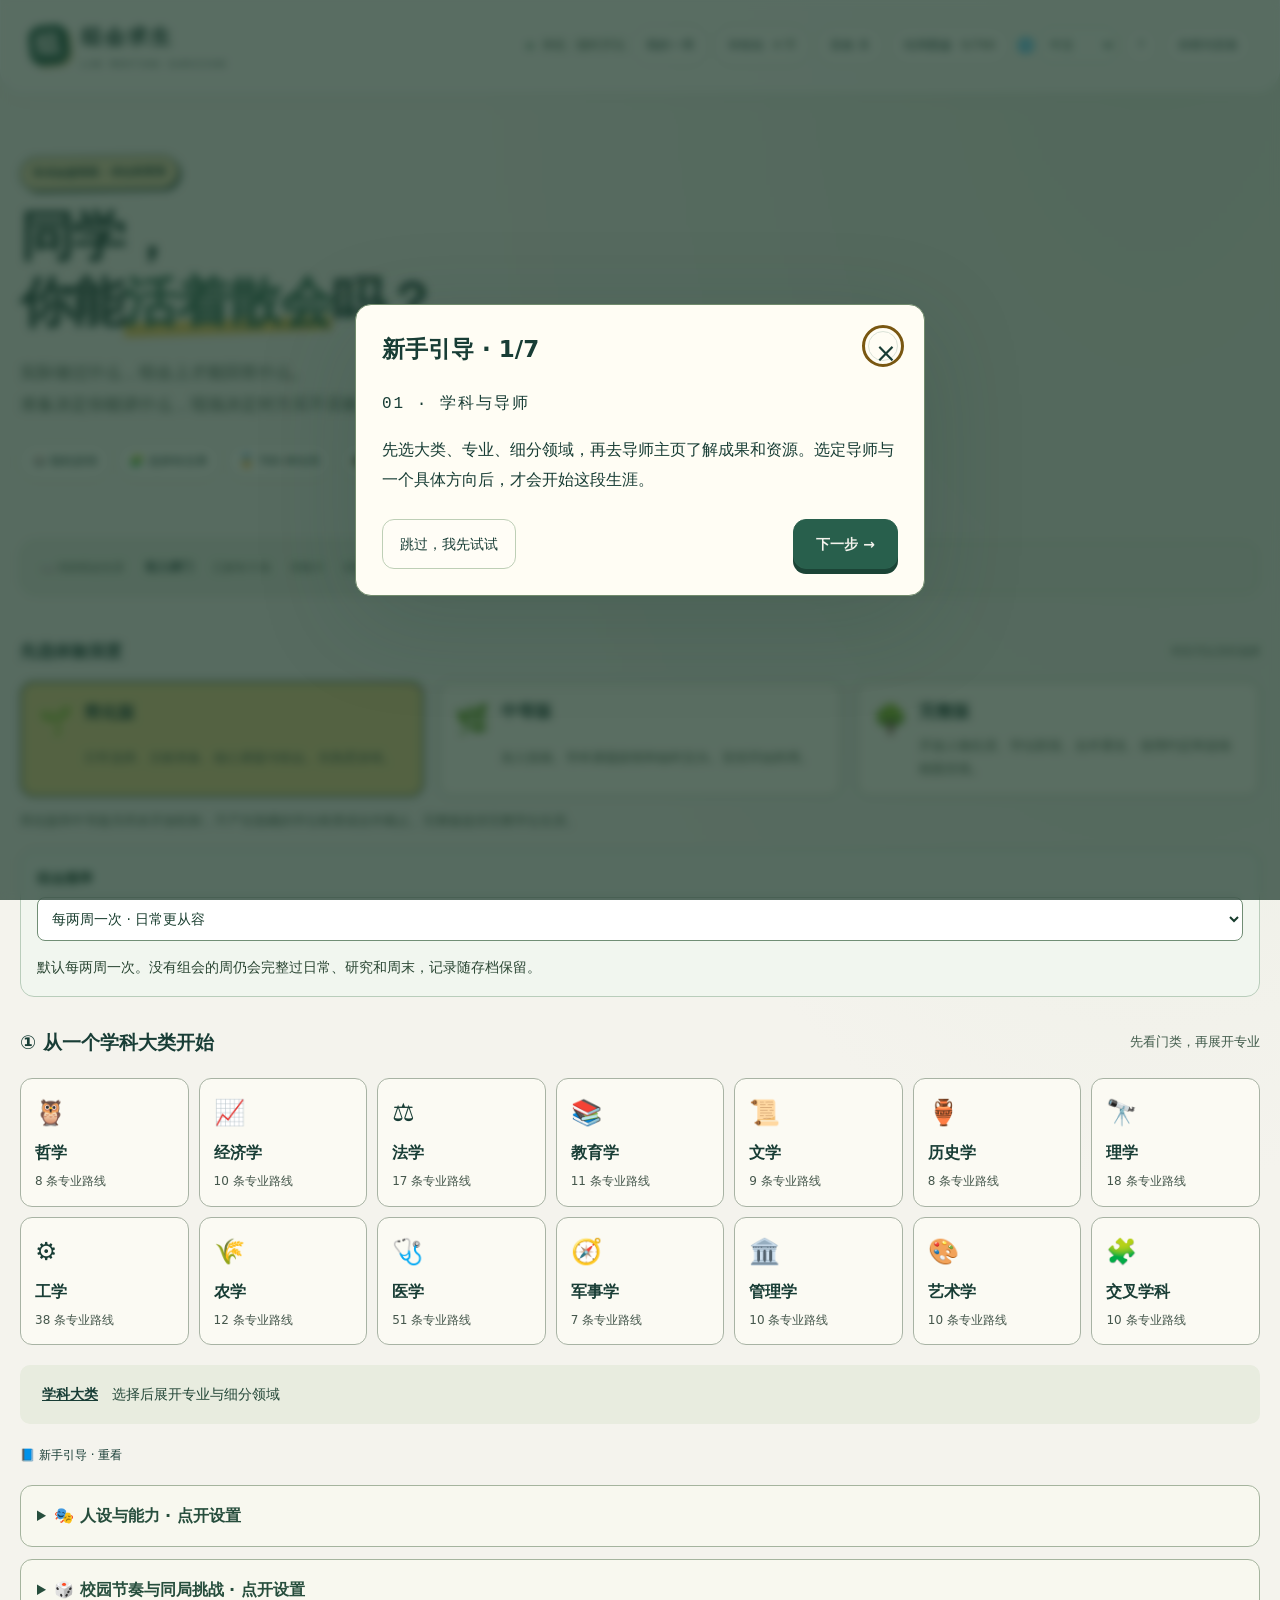
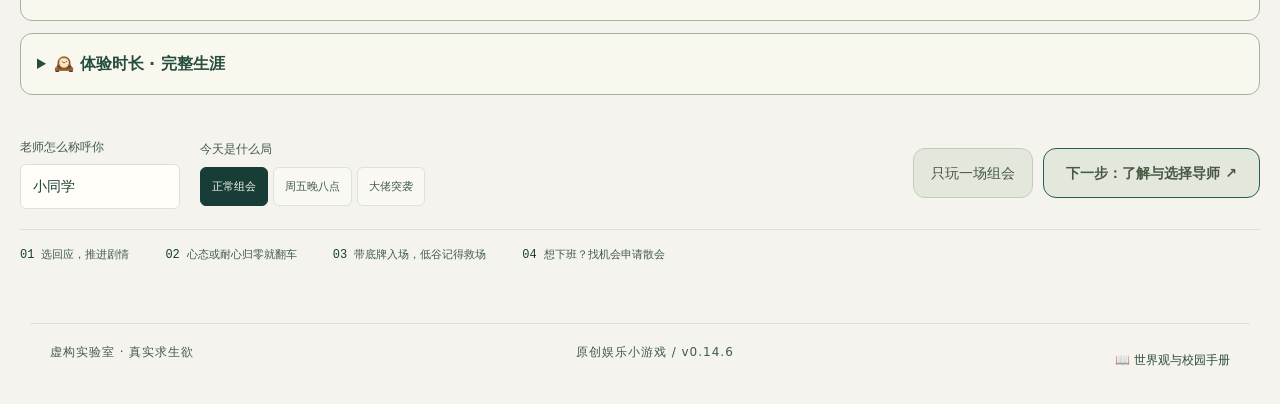
==== commit a3b7436c: "Complete direction dossiers and add configurable meeting cadence" ====
--- a/index.html
+++ b/index.html
@@ -3,24 +3,24 @@
 <head>
   <meta charset="UTF-8"><meta name="viewport" content="width=device-width, initial-scale=1">
   <meta name="theme-color" content="#163f36"><title>组会求生 · 同学，下一页。</title>
-  <link rel="stylesheet" href="style.css?v=0.14.5">
-  <link rel="stylesheet" href="week.css?v=0.14.5">
-  <link rel="stylesheet" href="campus.css?v=0.14.5">
-<link rel="stylesheet" href="preparation.css?v=0.14.5">
-<link rel="stylesheet" href="v06.css?v=0.14.5"><link rel="stylesheet" href="opportunities.css?v=0.14.5"><link rel="stylesheet" href="living-world.css?v=0.14.5">
-<link rel="stylesheet" href="route-stories.css?v=0.14.5">
-<link rel="stylesheet" href="academic-life.css?v=0.14.5"><link rel="stylesheet" href="taxonomy.css?v=0.14.5"><link rel="stylesheet" href="hub.css?v=0.14.5"><link rel="stylesheet" href="refinement.css?v=0.14.5"><link rel="manifest" href="manifest.webmanifest"><link rel="apple-touch-icon" href="icons/app-192.png"><meta name="apple-mobile-web-app-capable" content="yes">
+  <link rel="stylesheet" href="style.css?v=0.14.6">
+  <link rel="stylesheet" href="week.css?v=0.14.6">
+  <link rel="stylesheet" href="campus.css?v=0.14.6">
+<link rel="stylesheet" href="preparation.css?v=0.14.6">
+<link rel="stylesheet" href="v06.css?v=0.14.6"><link rel="stylesheet" href="opportunities.css?v=0.14.6"><link rel="stylesheet" href="living-world.css?v=0.14.6">
+<link rel="stylesheet" href="route-stories.css?v=0.14.6">
+<link rel="stylesheet" href="academic-life.css?v=0.14.6"><link rel="stylesheet" href="taxonomy.css?v=0.14.6"><link rel="stylesheet" href="hub.css?v=0.14.6"><link rel="stylesheet" href="refinement.css?v=0.14.6"><link rel="manifest" href="manifest.webmanifest"><link rel="apple-touch-icon" href="icons/app-192.png"><meta name="apple-mobile-web-app-capable" content="yes">
 </head>
 <body>
 <header class="topbar"><a href="#" id="brand" class="brand"><span class="brand-icon">组</span><span>组会求生<small>LAB MEETING SURVIVOR</small></span></a><nav><span class="offline"><i></i> 单机 · 随时开玩</span><button id="calendar" class="plain">我的一周</button><button id="shop" class="plain">补给站 <span id="coin-count">0</span></button><button id="sound" class="plain" aria-pressed="false">音效 关</button><button id="collection" class="plain">结局图鉴 <span id="collection-count">0/400</span></button></nav></header>
 <main id="app"></main>
-<footer><span>虚构实验室 · 真实求生欲</span><span>原创娱乐小游戏 / v0.14.5</span></footer>
+<footer><span>虚构实验室 · 真实求生欲</span><span>原创娱乐小游戏 / v0.14.6</span></footer>
 <dialog id="album"><div class="dialog-head"><div><p class="eyebrow">THE MANY WAYS TO LEAVE A MEETING</p><h2>下班的方式不止一种。</h2></div><button id="close-album" class="close" aria-label="关闭图鉴">×</button></div><div id="album-grid"></div><p class="muted">结局收藏存在当前浏览器里。再来一局，解锁另一种人生。</p></dialog>
 <dialog id="card-modal"><div class="dialog-head"><div><p class="eyebrow">YOUR MEETING REPORT</p><h2>把这场组会带走。</h2></div><button id="close-card" class="close" aria-label="关闭结局卡">×</button></div><img id="card-image" alt="本场组会结局卡"><div class="card-actions"><button id="save-card-image" class="primary">下载图片 ↓</button><p class="muted">也可以长按或右键图片保存。</p></div></dialog>
 <dialog id="shop-modal"><div class="dialog-head"><div><p class="eyebrow">AFTER-MEETING SUPPLY STORE</p><h2>给下一场，留一点底牌。</h2></div><button id="close-shop" class="close" aria-label="关闭补给站">×</button></div><div id="shop-grid"></div><p class="muted" id="shop-note"></p></dialog>
 <div id="toast" role="status" aria-live="polite"></div>
-<script src="content.js?v=0.14.5"></script><script src="content-expand.js?v=0.14.5"></script><script src="content-disciplines.js?v=0.14.5"></script><script src="content-v03.js?v=0.14.5"></script><script src="content-cast-v08.js?v=0.14.5"></script><script src="medical-specialties.js?v=0.14.5"></script><script src="discipline-catalogue-content.js?v=0.14.5"></script><script src="discipline-specialties.js?v=0.14.5"></script><script src="experience-levels.js?v=0.14.5"></script><script src="content-week.js?v=0.14.5"></script><script src="campus-content.js?v=0.14.5"></script><script src="campus-engine.js?v=0.14.5"></script><script src="preparation.js?v=0.14.5"></script>
-<script src="uncertainty.js?v=0.14.5"></script><script src="life-surprise-content.js?v=0.14.5"></script><script src="cast-surprises-v08.js?v=0.14.5"></script><script src="life-surprises.js?v=0.14.5"></script><script src="content-expansion-v06.js?v=0.14.5"></script><script src="cross-discipline.js?v=0.14.5"></script><script src="group-dynamics.js?v=0.14.5"></script><script src="assignments.js?v=0.14.5"></script><script src="side-stories.js?v=0.14.5"></script><script src="living-world.js?v=0.14.5"></script><script src="research-directions.js?v=0.14.5"></script><script src="research-directions-extra.js?v=0.14.5"></script><script src="discipline-taxonomy.js?v=0.14.5"></script><script src="medical-taxonomy.js?v=0.14.5"></script><script src="discipline-tree.js?v=0.14.5"></script><script src="mentor-profiles.js?v=0.14.5"></script><script src="narrative-world.js?v=0.14.5"></script><script src="world-setting.js?v=0.14.5"></script><script src="faculty-biographies.js?v=0.14.5"></script><script src="route-stories.js?v=0.14.5"></script><script src="publication.js?v=0.14.5"></script><script src="academic-life-content.js?v=0.14.5"></script><script src="academic-life.js?v=0.14.5"></script><script src="academic-dialogue.js?v=0.14.5"></script><script src="direction-review.js?v=0.14.5"></script><script src="professional-review.js?v=0.14.5"></script><script src="research-vignettes.js?v=0.14.5"></script><script src="direction-study-content.js?v=0.14.5"></script><script src="direction-library.js?v=0.14.5"></script><script src="research-agenda-content.js?v=0.14.5"></script><script src="research-agenda.js?v=0.14.5"></script><script src="faculty-portraits.js?v=0.14.5"></script><script src="faculty-lives.js?v=0.14.5"></script><script src="editorial-scenes.js?v=0.14.5"></script><script src="story-editorial.js?v=0.14.5"></script><script src="people-memory.js?v=0.14.5"></script><script src="mentor-appointments.js?v=0.14.5"></script><script src="engine.js?v=0.14.5"></script><script src="career-timeline.js?v=0.14.5"></script><script src="week-engine.js?v=0.14.5"></script><script src="save-manager.js?v=0.14.5"></script><script src="game.js?v=0.14.5"></script><script src="campus-ui.js?v=0.14.5"></script><script src="preparation-ui.js?v=0.14.5"></script>
-<script src="living-world-ui.js?v=0.14.5"></script><script src="research-directions-ui.js?v=0.14.5"></script><script src="direction-library-ui.js?v=0.14.5"></script><script src="mentor-profiles-ui.js?v=0.14.5"></script><script src="faculty-dossier-ui.js?v=0.14.5"></script><script src="route-stories-ui.js?v=0.14.5"></script><script src="publication-ui.js?v=0.14.5"></script><script src="academic-life-ui.js?v=0.14.5"></script><script src="medical-taxonomy-ui.js?v=0.14.5"></script><script src="discipline-tree-ui.js?v=0.14.5"></script><script src="hub-ui.js?v=0.14.5"></script><script src="career-timeline-ui.js?v=0.14.5"></script><script src="dashboard-ui.js?v=0.14.5"></script><script src="experience-levels-ui.js?v=0.14.5"></script><script src="weekly-ui.js?v=0.14.5"></script><script src="world-handbook-ui.js?v=0.14.5"></script><script src="locale-data.js?v=0.14.5"></script><script src="install-app.js?v=0.14.5"></script><script src="i18n.js?v=0.14.5"></script>
+<script src="content.js?v=0.14.6"></script><script src="content-expand.js?v=0.14.6"></script><script src="content-disciplines.js?v=0.14.6"></script><script src="content-v03.js?v=0.14.6"></script><script src="content-cast-v08.js?v=0.14.6"></script><script src="medical-specialties.js?v=0.14.6"></script><script src="discipline-catalogue-content.js?v=0.14.6"></script><script src="discipline-specialties.js?v=0.14.6"></script><script src="experience-levels.js?v=0.14.6"></script><script src="content-week.js?v=0.14.6"></script><script src="campus-content.js?v=0.14.6"></script><script src="campus-engine.js?v=0.14.6"></script><script src="preparation.js?v=0.14.6"></script>
+<script src="uncertainty.js?v=0.14.6"></script><script src="life-surprise-content.js?v=0.14.6"></script><script src="cast-surprises-v08.js?v=0.14.6"></script><script src="life-surprises.js?v=0.14.6"></script><script src="content-expansion-v06.js?v=0.14.6"></script><script src="cross-discipline.js?v=0.14.6"></script><script src="group-dynamics.js?v=0.14.6"></script><script src="assignments.js?v=0.14.6"></script><script src="side-stories.js?v=0.14.6"></script><script src="living-world.js?v=0.14.6"></script><script src="research-directions.js?v=0.14.6"></script><script src="research-directions-extra.js?v=0.14.6"></script><script src="discipline-taxonomy.js?v=0.14.6"></script><script src="medical-taxonomy.js?v=0.14.6"></script><script src="discipline-tree.js?v=0.14.6"></script><script src="mentor-profiles.js?v=0.14.6"></script><script src="narrative-world.js?v=0.14.6"></script><script src="world-setting.js?v=0.14.6"></script><script src="faculty-biographies.js?v=0.14.6"></script><script src="route-stories.js?v=0.14.6"></script><script src="publication.js?v=0.14.6"></script><script src="academic-life-content.js?v=0.14.6"></script><script src="academic-life.js?v=0.14.6"></script><script src="academic-dialogue.js?v=0.14.6"></script><script src="direction-review.js?v=0.14.6"></script><script src="professional-review.js?v=0.14.6"></script><script src="research-vignettes.js?v=0.14.6"></script><script src="direction-study-content.js?v=0.14.6"></script><script src="direction-library.js?v=0.14.6"></script><script src="research-agenda-content.js?v=0.14.6"></script><script src="direction-dossiers.js?v=0.14.6"></script><script src="research-agenda.js?v=0.14.6"></script><script src="faculty-portraits.js?v=0.14.6"></script><script src="faculty-lives.js?v=0.14.6"></script><script src="editorial-scenes.js?v=0.14.6"></script><script src="story-editorial.js?v=0.14.6"></script><script src="people-memory.js?v=0.14.6"></script><script src="mentor-appointments.js?v=0.14.6"></script><script src="week-rhythm.js?v=0.14.6"></script><script src="engine.js?v=0.14.6"></script><script src="career-timeline.js?v=0.14.6"></script><script src="week-engine.js?v=0.14.6"></script><script src="save-manager.js?v=0.14.6"></script><script src="game.js?v=0.14.6"></script><script src="campus-ui.js?v=0.14.6"></script><script src="preparation-ui.js?v=0.14.6"></script>
+<script src="living-world-ui.js?v=0.14.6"></script><script src="research-directions-ui.js?v=0.14.6"></script><script src="direction-library-ui.js?v=0.14.6"></script><script src="mentor-profiles-ui.js?v=0.14.6"></script><script src="faculty-dossier-ui.js?v=0.14.6"></script><script src="route-stories-ui.js?v=0.14.6"></script><script src="publication-ui.js?v=0.14.6"></script><script src="academic-life-ui.js?v=0.14.6"></script><script src="medical-taxonomy-ui.js?v=0.14.6"></script><script src="discipline-tree-ui.js?v=0.14.6"></script><script src="hub-ui.js?v=0.14.6"></script><script src="career-timeline-ui.js?v=0.14.6"></script><script src="dashboard-ui.js?v=0.14.6"></script><script src="experience-levels-ui.js?v=0.14.6"></script><script src="weekly-ui.js?v=0.14.6"></script><script src="world-handbook-ui.js?v=0.14.6"></script><script src="locale-data.js?v=0.14.6"></script><script src="install-app.js?v=0.14.6"></script><script src="i18n.js?v=0.14.6"></script>
 </body>
 </html>
--- a/refinement.css
+++ b/refinement.css
@@ -39,3 +39,16 @@
 .agenda-boundary{border-left:3px solid #8a805d;padding-left:12px}.research-agenda .study-reference{border-top:1px solid #b4c4af}
 @media(max-width:700px){.direction-library-dialog{padding-top:0}.direction-library-dialog .dialog-head{margin:0 -20px 12px;padding:14px 20px}}
 @media(max-width:700px){.meeting-scene{padding:12px}.meeting-scene .group-scene article{flex:1 1 64px;min-width:0}.meeting-scene .group-scene article strong{font-size:12px;overflow-wrap:anywhere}.faculty-tools{grid-template-columns:1fr 1fr}.faculty-tools>label:first-child{grid-column:1/-1}.faculty-tools .segmented,#faculty-random{grid-column:1/-1}.feedback-bottom small{max-width:none}.direction-library-entry>button{width:100%;text-align:left}.event-area{padding:18px 16px}}
+/* Research details stay behind compact entrances. */
+.dossier-plan{margin:12px 0;padding:14px;border:1px solid #9eb8ad;border-radius:12px;background:#f6faf7;color:#173e34}
+.dossier-plan summary{cursor:pointer;font-weight:800;color:#163d32}
+.dossier-plan dl{margin:14px 0 0;display:block}
+.dossier-plan dt{font-weight:800;color:#173e34;margin:15px 0 5px}
+.dossier-plan dd{margin:0;color:#263e35;line-height:1.85;overflow-wrap:anywhere}
+.dossier-story{margin:12px 0;padding:14px;border-left:3px solid #4d7865;background:#f7faf6;color:#1e3d32}
+.dossier-story li{margin:8px 0;line-height:1.8;overflow-wrap:anywhere}
+.meeting-cadence{margin-top:18px;padding:16px;background:#f1f6ef;border:1px solid #b9cdbb;border-radius:14px;color:#153c2c}
+.meeting-cadence label{display:block;font-weight:800;margin-bottom:8px}
+.meeting-cadence select{width:100%;max-width:100%;min-height:44px;background:#fff;color:#173c2d;border:1px solid #718e75;border-radius:8px;padding:10px;font:inherit}
+.meeting-cadence p{margin-bottom:0;line-height:1.8;color:#294532}
+.meeting-schedule{padding:12px 16px;border:1px solid #abc3b1;border-radius:12px;background:#edf5ec;color:#173c2d;font-weight:700;line-height:1.7;overflow-wrap:anywhere}
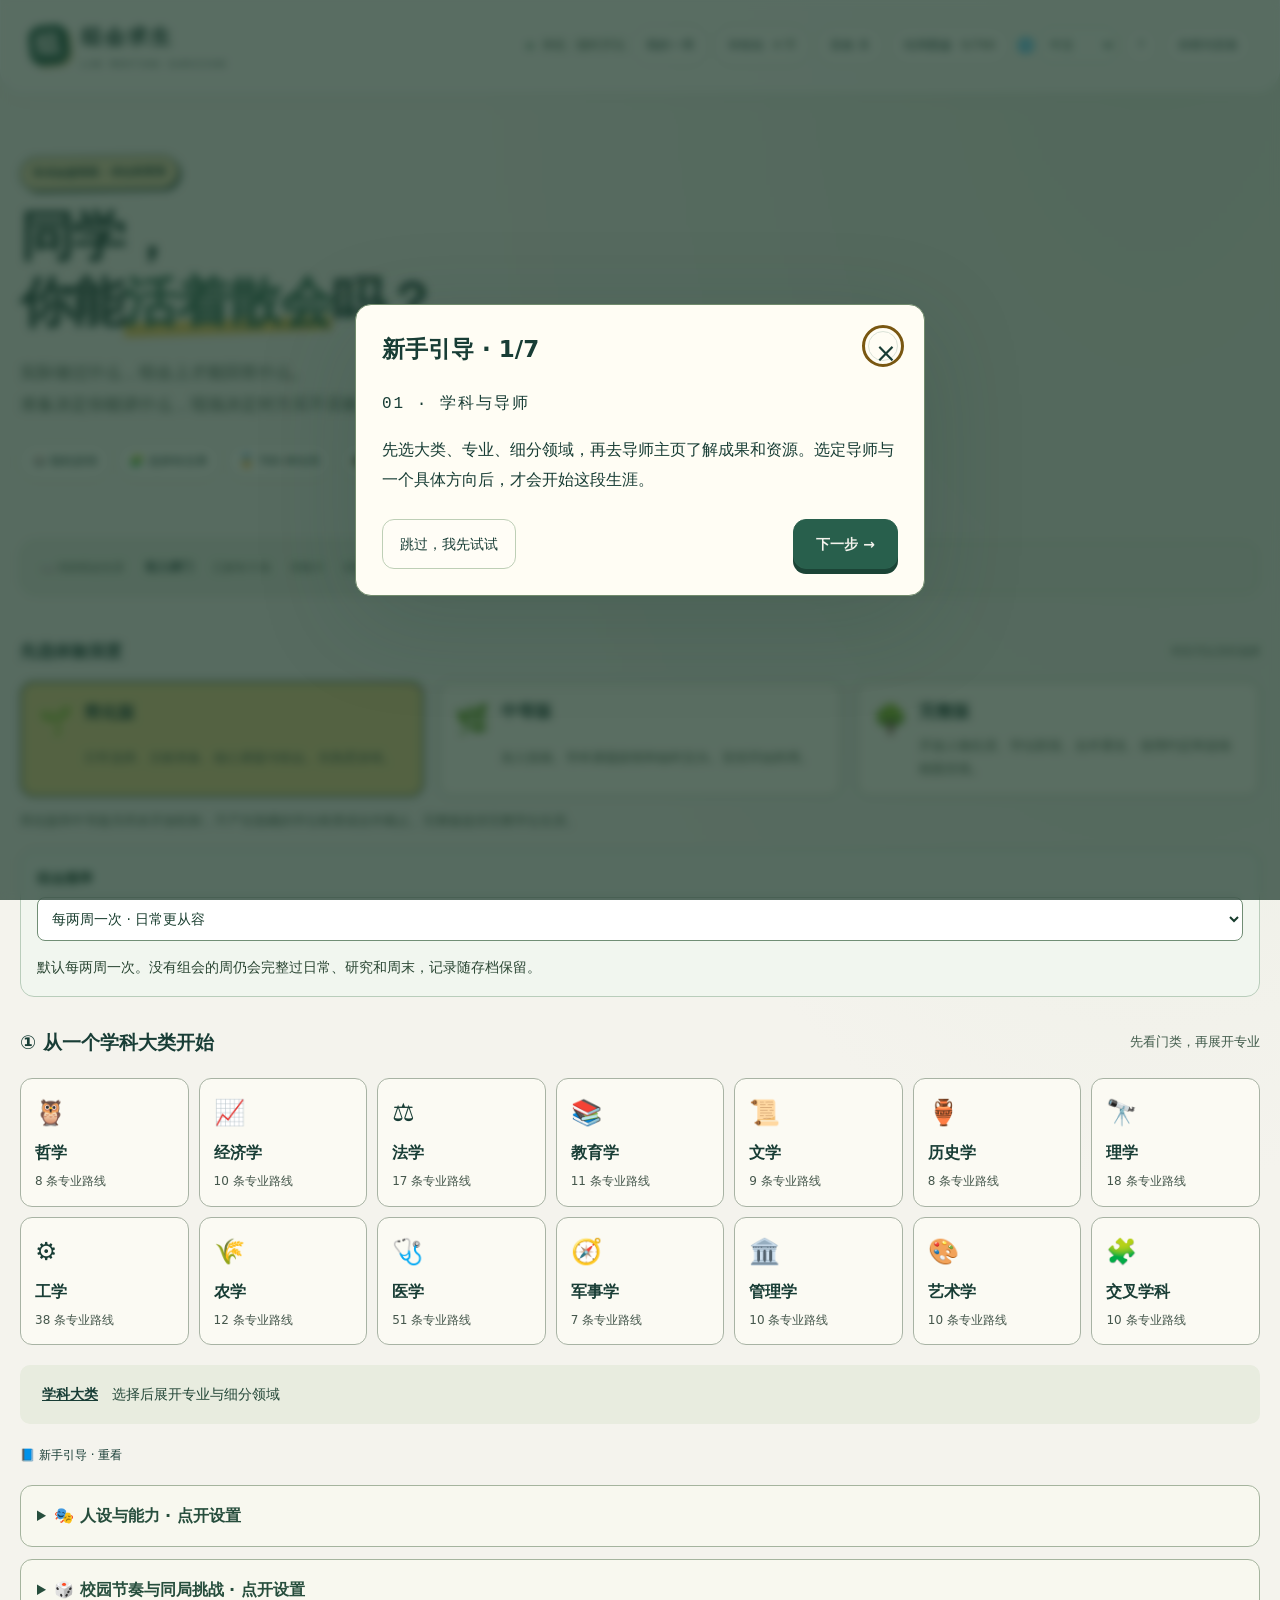
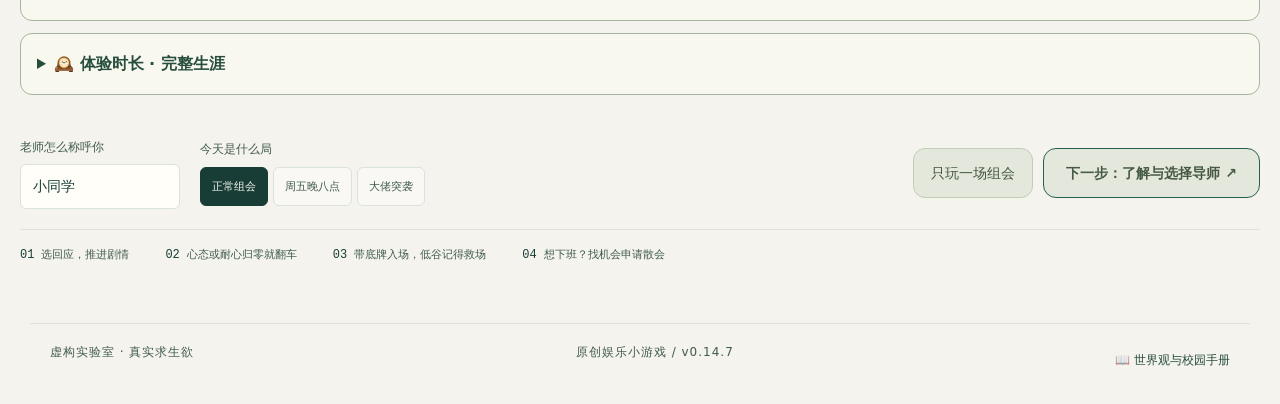
==== commit 6df50845: "Add activity clocks and soften stamina and patience costs" ====
--- a/index.html
+++ b/index.html
@@ -3,24 +3,25 @@
 <head>
   <meta charset="UTF-8"><meta name="viewport" content="width=device-width, initial-scale=1">
   <meta name="theme-color" content="#163f36"><title>组会求生 · 同学，下一页。</title>
-  <link rel="stylesheet" href="style.css?v=0.14.6">
-  <link rel="stylesheet" href="week.css?v=0.14.6">
-  <link rel="stylesheet" href="campus.css?v=0.14.6">
-<link rel="stylesheet" href="preparation.css?v=0.14.6">
-<link rel="stylesheet" href="v06.css?v=0.14.6"><link rel="stylesheet" href="opportunities.css?v=0.14.6"><link rel="stylesheet" href="living-world.css?v=0.14.6">
-<link rel="stylesheet" href="route-stories.css?v=0.14.6">
-<link rel="stylesheet" href="academic-life.css?v=0.14.6"><link rel="stylesheet" href="taxonomy.css?v=0.14.6"><link rel="stylesheet" href="hub.css?v=0.14.6"><link rel="stylesheet" href="refinement.css?v=0.14.6"><link rel="manifest" href="manifest.webmanifest"><link rel="apple-touch-icon" href="icons/app-192.png"><meta name="apple-mobile-web-app-capable" content="yes">
+  <link rel="stylesheet" href="style.css?v=0.14.7">
+  <link rel="stylesheet" href="week.css?v=0.14.7">
+  <link rel="stylesheet" href="campus.css?v=0.14.7">
+<link rel="stylesheet" href="preparation.css?v=0.14.7">
+<link rel="stylesheet" href="v06.css?v=0.14.7"><link rel="stylesheet" href="opportunities.css?v=0.14.7"><link rel="stylesheet" href="living-world.css?v=0.14.7">
+<link rel="stylesheet" href="route-stories.css?v=0.14.7">
+<link rel="stylesheet" href="academic-life.css?v=0.14.7"><link rel="stylesheet" href="taxonomy.css?v=0.14.7"><link rel="stylesheet" href="hub.css?v=0.14.7"><link rel="stylesheet" href="refinement.css?v=0.14.7"><link rel="manifest" href="manifest.webmanifest"><link rel="apple-touch-icon" href="icons/app-192.png"><meta name="apple-mobile-web-app-capable" content="yes">
 </head>
 <body>
 <header class="topbar"><a href="#" id="brand" class="brand"><span class="brand-icon">组</span><span>组会求生<small>LAB MEETING SURVIVOR</small></span></a><nav><span class="offline"><i></i> 单机 · 随时开玩</span><button id="calendar" class="plain">我的一周</button><button id="shop" class="plain">补给站 <span id="coin-count">0</span></button><button id="sound" class="plain" aria-pressed="false">音效 关</button><button id="collection" class="plain">结局图鉴 <span id="collection-count">0/400</span></button></nav></header>
 <main id="app"></main>
-<footer><span>虚构实验室 · 真实求生欲</span><span>原创娱乐小游戏 / v0.14.6</span></footer>
+<footer><span>虚构实验室 · 真实求生欲</span><span>原创娱乐小游戏 / v0.14.7</span></footer>
 <dialog id="album"><div class="dialog-head"><div><p class="eyebrow">THE MANY WAYS TO LEAVE A MEETING</p><h2>下班的方式不止一种。</h2></div><button id="close-album" class="close" aria-label="关闭图鉴">×</button></div><div id="album-grid"></div><p class="muted">结局收藏存在当前浏览器里。再来一局，解锁另一种人生。</p></dialog>
 <dialog id="card-modal"><div class="dialog-head"><div><p class="eyebrow">YOUR MEETING REPORT</p><h2>把这场组会带走。</h2></div><button id="close-card" class="close" aria-label="关闭结局卡">×</button></div><img id="card-image" alt="本场组会结局卡"><div class="card-actions"><button id="save-card-image" class="primary">下载图片 ↓</button><p class="muted">也可以长按或右键图片保存。</p></div></dialog>
 <dialog id="shop-modal"><div class="dialog-head"><div><p class="eyebrow">AFTER-MEETING SUPPLY STORE</p><h2>给下一场，留一点底牌。</h2></div><button id="close-shop" class="close" aria-label="关闭补给站">×</button></div><div id="shop-grid"></div><p class="muted" id="shop-note"></p></dialog>
 <div id="toast" role="status" aria-live="polite"></div>
-<script src="content.js?v=0.14.6"></script><script src="content-expand.js?v=0.14.6"></script><script src="content-disciplines.js?v=0.14.6"></script><script src="content-v03.js?v=0.14.6"></script><script src="content-cast-v08.js?v=0.14.6"></script><script src="medical-specialties.js?v=0.14.6"></script><script src="discipline-catalogue-content.js?v=0.14.6"></script><script src="discipline-specialties.js?v=0.14.6"></script><script src="experience-levels.js?v=0.14.6"></script><script src="content-week.js?v=0.14.6"></script><script src="campus-content.js?v=0.14.6"></script><script src="campus-engine.js?v=0.14.6"></script><script src="preparation.js?v=0.14.6"></script>
-<script src="uncertainty.js?v=0.14.6"></script><script src="life-surprise-content.js?v=0.14.6"></script><script src="cast-surprises-v08.js?v=0.14.6"></script><script src="life-surprises.js?v=0.14.6"></script><script src="content-expansion-v06.js?v=0.14.6"></script><script src="cross-discipline.js?v=0.14.6"></script><script src="group-dynamics.js?v=0.14.6"></script><script src="assignments.js?v=0.14.6"></script><script src="side-stories.js?v=0.14.6"></script><script src="living-world.js?v=0.14.6"></script><script src="research-directions.js?v=0.14.6"></script><script src="research-directions-extra.js?v=0.14.6"></script><script src="discipline-taxonomy.js?v=0.14.6"></script><script src="medical-taxonomy.js?v=0.14.6"></script><script src="discipline-tree.js?v=0.14.6"></script><script src="mentor-profiles.js?v=0.14.6"></script><script src="narrative-world.js?v=0.14.6"></script><script src="world-setting.js?v=0.14.6"></script><script src="faculty-biographies.js?v=0.14.6"></script><script src="route-stories.js?v=0.14.6"></script><script src="publication.js?v=0.14.6"></script><script src="academic-life-content.js?v=0.14.6"></script><script src="academic-life.js?v=0.14.6"></script><script src="academic-dialogue.js?v=0.14.6"></script><script src="direction-review.js?v=0.14.6"></script><script src="professional-review.js?v=0.14.6"></script><script src="research-vignettes.js?v=0.14.6"></script><script src="direction-study-content.js?v=0.14.6"></script><script src="direction-library.js?v=0.14.6"></script><script src="research-agenda-content.js?v=0.14.6"></script><script src="direction-dossiers.js?v=0.14.6"></script><script src="research-agenda.js?v=0.14.6"></script><script src="faculty-portraits.js?v=0.14.6"></script><script src="faculty-lives.js?v=0.14.6"></script><script src="editorial-scenes.js?v=0.14.6"></script><script src="story-editorial.js?v=0.14.6"></script><script src="people-memory.js?v=0.14.6"></script><script src="mentor-appointments.js?v=0.14.6"></script><script src="week-rhythm.js?v=0.14.6"></script><script src="engine.js?v=0.14.6"></script><script src="career-timeline.js?v=0.14.6"></script><script src="week-engine.js?v=0.14.6"></script><script src="save-manager.js?v=0.14.6"></script><script src="game.js?v=0.14.6"></script><script src="campus-ui.js?v=0.14.6"></script><script src="preparation-ui.js?v=0.14.6"></script>
-<script src="living-world-ui.js?v=0.14.6"></script><script src="research-directions-ui.js?v=0.14.6"></script><script src="direction-library-ui.js?v=0.14.6"></script><script src="mentor-profiles-ui.js?v=0.14.6"></script><script src="faculty-dossier-ui.js?v=0.14.6"></script><script src="route-stories-ui.js?v=0.14.6"></script><script src="publication-ui.js?v=0.14.6"></script><script src="academic-life-ui.js?v=0.14.6"></script><script src="medical-taxonomy-ui.js?v=0.14.6"></script><script src="discipline-tree-ui.js?v=0.14.6"></script><script src="hub-ui.js?v=0.14.6"></script><script src="career-timeline-ui.js?v=0.14.6"></script><script src="dashboard-ui.js?v=0.14.6"></script><script src="experience-levels-ui.js?v=0.14.6"></script><script src="weekly-ui.js?v=0.14.6"></script><script src="world-handbook-ui.js?v=0.14.6"></script><script src="locale-data.js?v=0.14.6"></script><script src="install-app.js?v=0.14.6"></script><script src="i18n.js?v=0.14.6"></script>
+<script src="content.js?v=0.14.7"></script><script src="content-expand.js?v=0.14.7"></script><script src="content-disciplines.js?v=0.14.7"></script><script src="content-v03.js?v=0.14.7"></script><script src="content-cast-v08.js?v=0.14.7"></script><script src="medical-specialties.js?v=0.14.7"></script><script src="discipline-catalogue-content.js?v=0.14.7"></script><script src="discipline-specialties.js?v=0.14.7"></script><script src="experience-levels.js?v=0.14.7"></script><script src="content-week.js?v=0.14.7"></script><script src="campus-content.js?v=0.14.7"></script><script src="campus-engine.js?v=0.14.7"></script><script src="preparation.js?v=0.14.7"></script>
+<script src="uncertainty.js?v=0.14.7"></script><script src="life-surprise-content.js?v=0.14.7"></script><script src="cast-surprises-v08.js?v=0.14.7"></script><script src="life-surprises.js?v=0.14.7"></script><script src="content-expansion-v06.js?v=0.14.7"></script><script src="cross-discipline.js?v=0.14.7"></script><script src="group-dynamics.js?v=0.14.7"></script><script src="assignments.js?v=0.14.7"></script><script src="side-stories.js?v=0.14.7"></script><script src="living-world.js?v=0.14.7"></script><script src="research-directions.js?v=0.14.7"></script><script src="research-directions-extra.js?v=0.14.7"></script><script src="discipline-taxonomy.js?v=0.14.7"></script><script src="medical-taxonomy.js?v=0.14.7"></script><script src="discipline-tree.js?v=0.14.7"></script><script src="mentor-profiles.js?v=0.14.7"></script><script src="narrative-world.js?v=0.14.7"></script><script src="world-setting.js?v=0.14.7"></script><script src="faculty-biographies.js?v=0.14.7"></script><script src="route-stories.js?v=0.14.7"></script><script src="publication.js?v=0.14.7"></script><script src="academic-life-content.js?v=0.14.7"></script><script src="academic-life.js?v=0.14.7"></script><script src="academic-dialogue.js?v=0.14.7"></script><script src="direction-review.js?v=0.14.7"></script><script src="professional-review.js?v=0.14.7"></script><script src="research-vignettes.js?v=0.14.7"></script><script src="direction-study-content.js?v=0.14.7"></script><script src="direction-library.js?v=0.14.7"></script><script src="research-agenda-content.js?v=0.14.7"></script><script src="direction-dossiers.js?v=0.14.7"></script><script src="research-agenda.js?v=0.14.7"></script><script src="faculty-portraits.js?v=0.14.7"></script><script src="faculty-lives.js?v=0.14.7"></script><script src="editorial-scenes.js?v=0.14.7"></script><script src="story-editorial.js?v=0.14.7"></script><script src="people-memory.js?v=0.14.7"></script><script src="mentor-appointments.js?v=0.14.7"></script><script src="week-rhythm.js?v=0.14.7"></script>
+<script src="daily-time.js?v=0.14.7"></script><script src="engine.js?v=0.14.7"></script><script src="career-timeline.js?v=0.14.7"></script><script src="week-engine.js?v=0.14.7"></script><script src="save-manager.js?v=0.14.7"></script><script src="game.js?v=0.14.7"></script><script src="campus-ui.js?v=0.14.7"></script><script src="preparation-ui.js?v=0.14.7"></script>
+<script src="living-world-ui.js?v=0.14.7"></script><script src="research-directions-ui.js?v=0.14.7"></script><script src="direction-library-ui.js?v=0.14.7"></script><script src="mentor-profiles-ui.js?v=0.14.7"></script><script src="faculty-dossier-ui.js?v=0.14.7"></script><script src="route-stories-ui.js?v=0.14.7"></script><script src="publication-ui.js?v=0.14.7"></script><script src="academic-life-ui.js?v=0.14.7"></script><script src="medical-taxonomy-ui.js?v=0.14.7"></script><script src="discipline-tree-ui.js?v=0.14.7"></script><script src="hub-ui.js?v=0.14.7"></script><script src="career-timeline-ui.js?v=0.14.7"></script><script src="dashboard-ui.js?v=0.14.7"></script><script src="experience-levels-ui.js?v=0.14.7"></script><script src="weekly-ui.js?v=0.14.7"></script><script src="world-handbook-ui.js?v=0.14.7"></script><script src="locale-data.js?v=0.14.7"></script><script src="install-app.js?v=0.14.7"></script><script src="i18n.js?v=0.14.7"></script>
 </body>
 </html>
--- a/refinement.css
+++ b/refinement.css
@@ -52,3 +52,5 @@
 .meeting-cadence select{width:100%;max-width:100%;min-height:44px;background:#fff;color:#173c2d;border:1px solid #718e75;border-radius:8px;padding:10px;font:inherit}
 .meeting-cadence p{margin-bottom:0;line-height:1.8;color:#294532}
 .meeting-schedule{padding:12px 16px;border:1px solid #abc3b1;border-radius:12px;background:#edf5ec;color:#173c2d;font-weight:700;line-height:1.7;overflow-wrap:anywhere}
+
+.activity-duration{display:block;color:#294d3d;font-weight:700;line-height:1.6}.life-choice:disabled{opacity:1;background:#f0f1ed;color:#4d5650;border-color:#9ea99e}.daily-overview-card #finish-day{margin-top:12px}.life-choice:disabled .activity-duration{color:#6a3430}
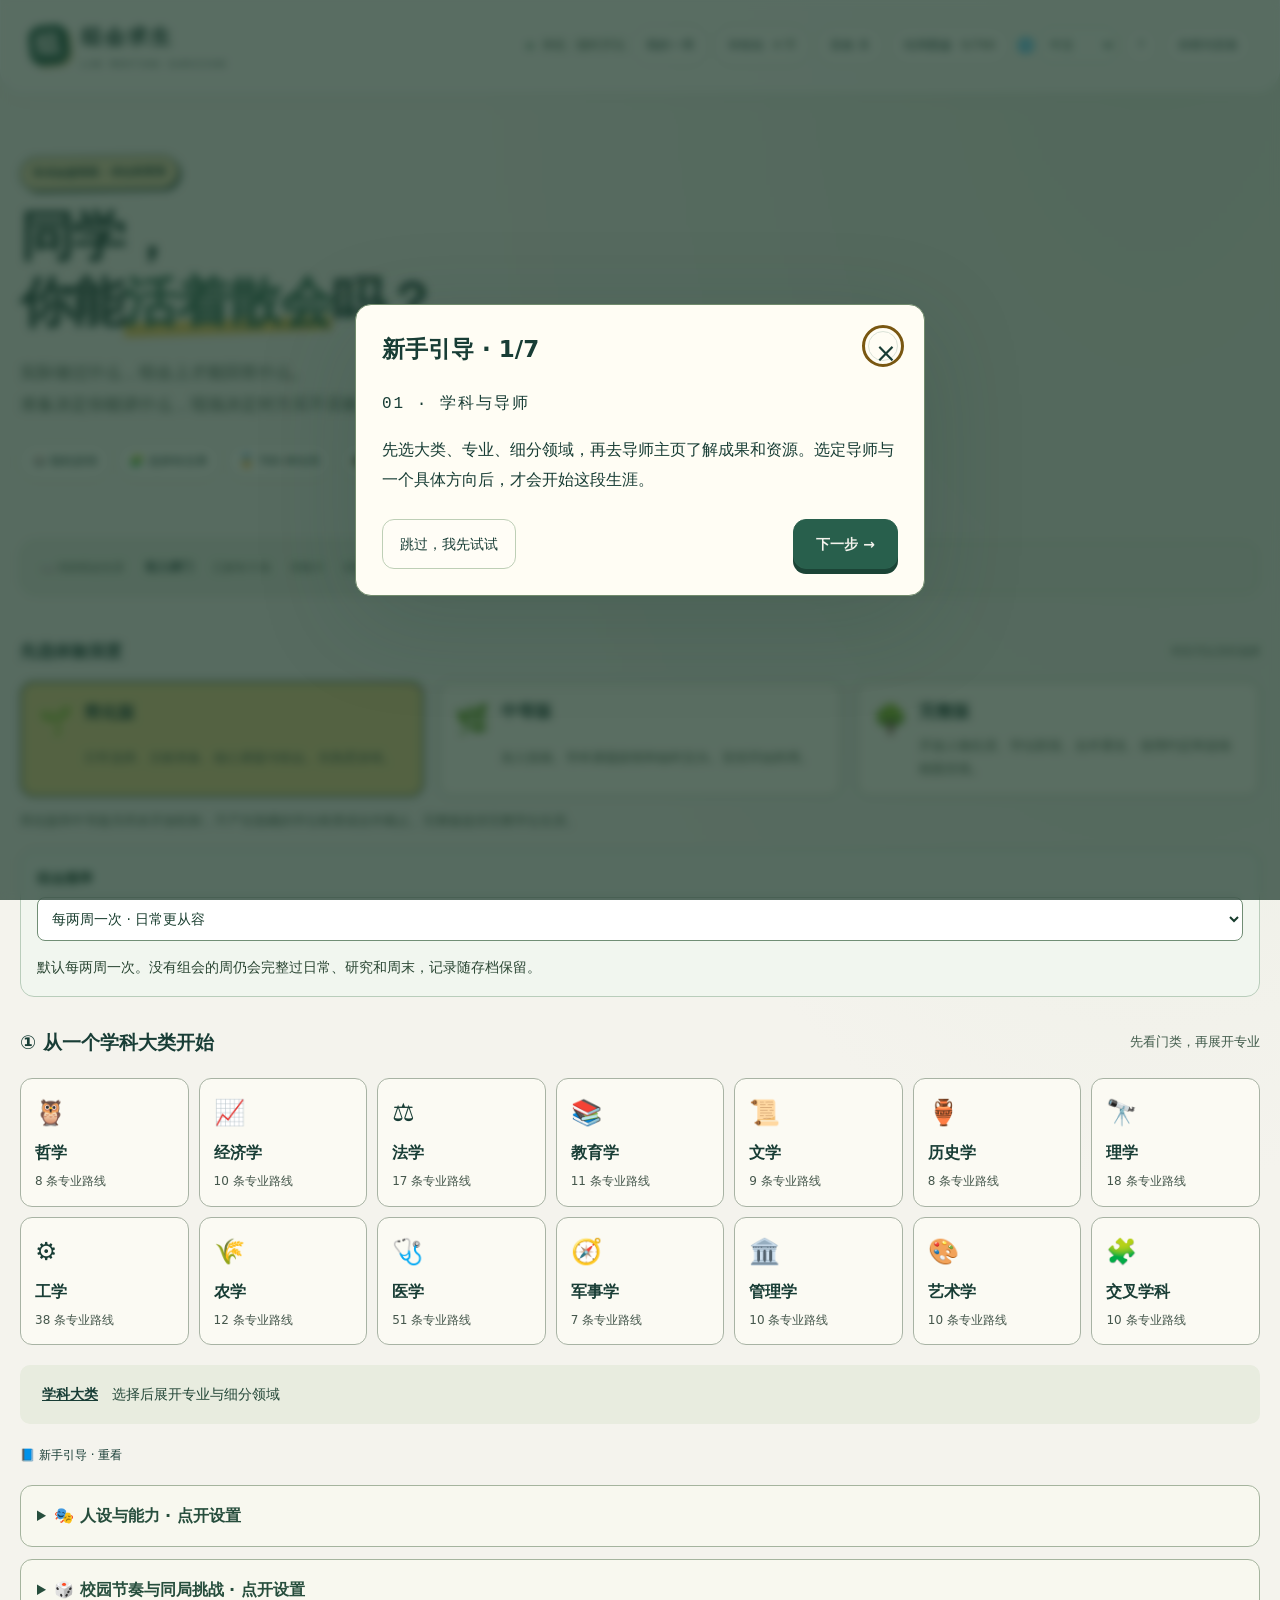
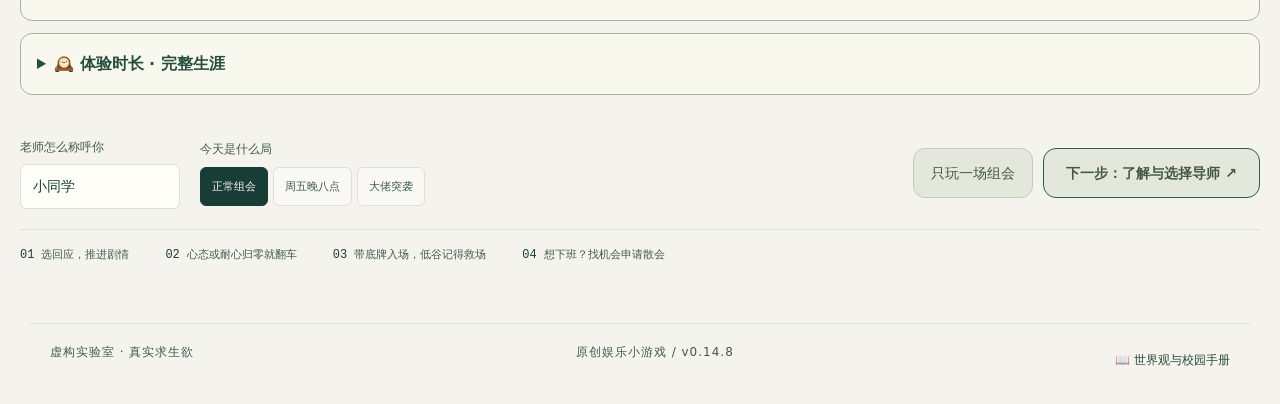
==== commit bdb9ab5c: "Refine discipline-specific discussions, reduce repetition and ease normal meetings" ====
--- a/index.html
+++ b/index.html
@@ -3,25 +3,25 @@
 <head>
   <meta charset="UTF-8"><meta name="viewport" content="width=device-width, initial-scale=1">
   <meta name="theme-color" content="#163f36"><title>组会求生 · 同学，下一页。</title>
-  <link rel="stylesheet" href="style.css?v=0.14.7">
-  <link rel="stylesheet" href="week.css?v=0.14.7">
-  <link rel="stylesheet" href="campus.css?v=0.14.7">
-<link rel="stylesheet" href="preparation.css?v=0.14.7">
-<link rel="stylesheet" href="v06.css?v=0.14.7"><link rel="stylesheet" href="opportunities.css?v=0.14.7"><link rel="stylesheet" href="living-world.css?v=0.14.7">
-<link rel="stylesheet" href="route-stories.css?v=0.14.7">
-<link rel="stylesheet" href="academic-life.css?v=0.14.7"><link rel="stylesheet" href="taxonomy.css?v=0.14.7"><link rel="stylesheet" href="hub.css?v=0.14.7"><link rel="stylesheet" href="refinement.css?v=0.14.7"><link rel="manifest" href="manifest.webmanifest"><link rel="apple-touch-icon" href="icons/app-192.png"><meta name="apple-mobile-web-app-capable" content="yes">
+  <link rel="stylesheet" href="style.css?v=0.14.8">
+  <link rel="stylesheet" href="week.css?v=0.14.8">
+  <link rel="stylesheet" href="campus.css?v=0.14.8">
+<link rel="stylesheet" href="preparation.css?v=0.14.8">
+<link rel="stylesheet" href="v06.css?v=0.14.8"><link rel="stylesheet" href="opportunities.css?v=0.14.8"><link rel="stylesheet" href="living-world.css?v=0.14.8">
+<link rel="stylesheet" href="route-stories.css?v=0.14.8">
+<link rel="stylesheet" href="academic-life.css?v=0.14.8"><link rel="stylesheet" href="taxonomy.css?v=0.14.8"><link rel="stylesheet" href="hub.css?v=0.14.8"><link rel="stylesheet" href="refinement.css?v=0.14.8"><link rel="manifest" href="manifest.webmanifest"><link rel="apple-touch-icon" href="icons/app-192.png"><meta name="apple-mobile-web-app-capable" content="yes">
 </head>
 <body>
 <header class="topbar"><a href="#" id="brand" class="brand"><span class="brand-icon">组</span><span>组会求生<small>LAB MEETING SURVIVOR</small></span></a><nav><span class="offline"><i></i> 单机 · 随时开玩</span><button id="calendar" class="plain">我的一周</button><button id="shop" class="plain">补给站 <span id="coin-count">0</span></button><button id="sound" class="plain" aria-pressed="false">音效 关</button><button id="collection" class="plain">结局图鉴 <span id="collection-count">0/400</span></button></nav></header>
 <main id="app"></main>
-<footer><span>虚构实验室 · 真实求生欲</span><span>原创娱乐小游戏 / v0.14.7</span></footer>
+<footer><span>虚构实验室 · 真实求生欲</span><span>原创娱乐小游戏 / v0.14.8</span></footer>
 <dialog id="album"><div class="dialog-head"><div><p class="eyebrow">THE MANY WAYS TO LEAVE A MEETING</p><h2>下班的方式不止一种。</h2></div><button id="close-album" class="close" aria-label="关闭图鉴">×</button></div><div id="album-grid"></div><p class="muted">结局收藏存在当前浏览器里。再来一局，解锁另一种人生。</p></dialog>
 <dialog id="card-modal"><div class="dialog-head"><div><p class="eyebrow">YOUR MEETING REPORT</p><h2>把这场组会带走。</h2></div><button id="close-card" class="close" aria-label="关闭结局卡">×</button></div><img id="card-image" alt="本场组会结局卡"><div class="card-actions"><button id="save-card-image" class="primary">下载图片 ↓</button><p class="muted">也可以长按或右键图片保存。</p></div></dialog>
 <dialog id="shop-modal"><div class="dialog-head"><div><p class="eyebrow">AFTER-MEETING SUPPLY STORE</p><h2>给下一场，留一点底牌。</h2></div><button id="close-shop" class="close" aria-label="关闭补给站">×</button></div><div id="shop-grid"></div><p class="muted" id="shop-note"></p></dialog>
 <div id="toast" role="status" aria-live="polite"></div>
-<script src="content.js?v=0.14.7"></script><script src="content-expand.js?v=0.14.7"></script><script src="content-disciplines.js?v=0.14.7"></script><script src="content-v03.js?v=0.14.7"></script><script src="content-cast-v08.js?v=0.14.7"></script><script src="medical-specialties.js?v=0.14.7"></script><script src="discipline-catalogue-content.js?v=0.14.7"></script><script src="discipline-specialties.js?v=0.14.7"></script><script src="experience-levels.js?v=0.14.7"></script><script src="content-week.js?v=0.14.7"></script><script src="campus-content.js?v=0.14.7"></script><script src="campus-engine.js?v=0.14.7"></script><script src="preparation.js?v=0.14.7"></script>
-<script src="uncertainty.js?v=0.14.7"></script><script src="life-surprise-content.js?v=0.14.7"></script><script src="cast-surprises-v08.js?v=0.14.7"></script><script src="life-surprises.js?v=0.14.7"></script><script src="content-expansion-v06.js?v=0.14.7"></script><script src="cross-discipline.js?v=0.14.7"></script><script src="group-dynamics.js?v=0.14.7"></script><script src="assignments.js?v=0.14.7"></script><script src="side-stories.js?v=0.14.7"></script><script src="living-world.js?v=0.14.7"></script><script src="research-directions.js?v=0.14.7"></script><script src="research-directions-extra.js?v=0.14.7"></script><script src="discipline-taxonomy.js?v=0.14.7"></script><script src="medical-taxonomy.js?v=0.14.7"></script><script src="discipline-tree.js?v=0.14.7"></script><script src="mentor-profiles.js?v=0.14.7"></script><script src="narrative-world.js?v=0.14.7"></script><script src="world-setting.js?v=0.14.7"></script><script src="faculty-biographies.js?v=0.14.7"></script><script src="route-stories.js?v=0.14.7"></script><script src="publication.js?v=0.14.7"></script><script src="academic-life-content.js?v=0.14.7"></script><script src="academic-life.js?v=0.14.7"></script><script src="academic-dialogue.js?v=0.14.7"></script><script src="direction-review.js?v=0.14.7"></script><script src="professional-review.js?v=0.14.7"></script><script src="research-vignettes.js?v=0.14.7"></script><script src="direction-study-content.js?v=0.14.7"></script><script src="direction-library.js?v=0.14.7"></script><script src="research-agenda-content.js?v=0.14.7"></script><script src="direction-dossiers.js?v=0.14.7"></script><script src="research-agenda.js?v=0.14.7"></script><script src="faculty-portraits.js?v=0.14.7"></script><script src="faculty-lives.js?v=0.14.7"></script><script src="editorial-scenes.js?v=0.14.7"></script><script src="story-editorial.js?v=0.14.7"></script><script src="people-memory.js?v=0.14.7"></script><script src="mentor-appointments.js?v=0.14.7"></script><script src="week-rhythm.js?v=0.14.7"></script>
-<script src="daily-time.js?v=0.14.7"></script><script src="engine.js?v=0.14.7"></script><script src="career-timeline.js?v=0.14.7"></script><script src="week-engine.js?v=0.14.7"></script><script src="save-manager.js?v=0.14.7"></script><script src="game.js?v=0.14.7"></script><script src="campus-ui.js?v=0.14.7"></script><script src="preparation-ui.js?v=0.14.7"></script>
-<script src="living-world-ui.js?v=0.14.7"></script><script src="research-directions-ui.js?v=0.14.7"></script><script src="direction-library-ui.js?v=0.14.7"></script><script src="mentor-profiles-ui.js?v=0.14.7"></script><script src="faculty-dossier-ui.js?v=0.14.7"></script><script src="route-stories-ui.js?v=0.14.7"></script><script src="publication-ui.js?v=0.14.7"></script><script src="academic-life-ui.js?v=0.14.7"></script><script src="medical-taxonomy-ui.js?v=0.14.7"></script><script src="discipline-tree-ui.js?v=0.14.7"></script><script src="hub-ui.js?v=0.14.7"></script><script src="career-timeline-ui.js?v=0.14.7"></script><script src="dashboard-ui.js?v=0.14.7"></script><script src="experience-levels-ui.js?v=0.14.7"></script><script src="weekly-ui.js?v=0.14.7"></script><script src="world-handbook-ui.js?v=0.14.7"></script><script src="locale-data.js?v=0.14.7"></script><script src="install-app.js?v=0.14.7"></script><script src="i18n.js?v=0.14.7"></script>
+<script src="content.js?v=0.14.8"></script><script src="content-expand.js?v=0.14.8"></script><script src="content-disciplines.js?v=0.14.8"></script><script src="content-v03.js?v=0.14.8"></script><script src="content-cast-v08.js?v=0.14.8"></script><script src="medical-specialties.js?v=0.14.8"></script><script src="discipline-catalogue-content.js?v=0.14.8"></script><script src="discipline-specialties.js?v=0.14.8"></script><script src="experience-levels.js?v=0.14.8"></script><script src="content-week.js?v=0.14.8"></script><script src="campus-content.js?v=0.14.8"></script><script src="campus-engine.js?v=0.14.8"></script><script src="preparation.js?v=0.14.8"></script>
+<script src="uncertainty.js?v=0.14.8"></script><script src="life-surprise-content.js?v=0.14.8"></script><script src="cast-surprises-v08.js?v=0.14.8"></script><script src="life-surprises.js?v=0.14.8"></script><script src="content-expansion-v06.js?v=0.14.8"></script><script src="cross-discipline.js?v=0.14.8"></script><script src="group-dynamics.js?v=0.14.8"></script><script src="assignments.js?v=0.14.8"></script><script src="side-stories.js?v=0.14.8"></script><script src="living-world.js?v=0.14.8"></script><script src="research-directions.js?v=0.14.8"></script><script src="research-directions-extra.js?v=0.14.8"></script><script src="pharmacology-content.js?v=0.14.8"></script><script src="discipline-taxonomy.js?v=0.14.8"></script><script src="medical-taxonomy.js?v=0.14.8"></script><script src="discipline-tree.js?v=0.14.8"></script><script src="mentor-profiles.js?v=0.14.8"></script><script src="narrative-world.js?v=0.14.8"></script><script src="world-setting.js?v=0.14.8"></script><script src="faculty-biographies.js?v=0.14.8"></script><script src="route-stories.js?v=0.14.8"></script><script src="publication.js?v=0.14.8"></script><script src="academic-life-content.js?v=0.14.8"></script><script src="academic-life.js?v=0.14.8"></script><script src="academic-dialogue.js?v=0.14.8"></script><script src="direction-review.js?v=0.14.8"></script><script src="professional-review.js?v=0.14.8"></script><script src="research-vignettes.js?v=0.14.8"></script><script src="pharmacology-english.js?v=0.14.8"></script><script src="subject-depth-content.js?v=0.14.8"></script><script src="direction-study-content.js?v=0.14.8"></script><script src="direction-library.js?v=0.14.8"></script><script src="research-agenda-content.js?v=0.14.8"></script><script src="direction-dossiers.js?v=0.14.8"></script><script src="research-agenda.js?v=0.14.8"></script><script src="faculty-portraits.js?v=0.14.8"></script><script src="faculty-lives.js?v=0.14.8"></script><script src="editorial-scenes.js?v=0.14.8"></script><script src="story-editorial.js?v=0.14.8"></script><script src="people-memory.js?v=0.14.8"></script><script src="mentor-appointments.js?v=0.14.8"></script><script src="week-rhythm.js?v=0.14.8"></script>
+<script src="direction-dialogue.js?v=0.14.8"></script><script src="daily-time.js?v=0.14.8"></script><script src="engine.js?v=0.14.8"></script><script src="career-timeline.js?v=0.14.8"></script><script src="week-engine.js?v=0.14.8"></script><script src="save-manager.js?v=0.14.8"></script><script src="game.js?v=0.14.8"></script><script src="campus-ui.js?v=0.14.8"></script><script src="preparation-ui.js?v=0.14.8"></script>
+<script src="living-world-ui.js?v=0.14.8"></script><script src="research-directions-ui.js?v=0.14.8"></script><script src="direction-library-ui.js?v=0.14.8"></script><script src="mentor-profiles-ui.js?v=0.14.8"></script><script src="faculty-dossier-ui.js?v=0.14.8"></script><script src="route-stories-ui.js?v=0.14.8"></script><script src="publication-ui.js?v=0.14.8"></script><script src="academic-life-ui.js?v=0.14.8"></script><script src="medical-taxonomy-ui.js?v=0.14.8"></script><script src="discipline-tree-ui.js?v=0.14.8"></script><script src="hub-ui.js?v=0.14.8"></script><script src="career-timeline-ui.js?v=0.14.8"></script><script src="dashboard-ui.js?v=0.14.8"></script><script src="experience-levels-ui.js?v=0.14.8"></script><script src="weekly-ui.js?v=0.14.8"></script><script src="world-handbook-ui.js?v=0.14.8"></script><script src="locale-data.js?v=0.14.8"></script><script src="install-app.js?v=0.14.8"></script><script src="i18n.js?v=0.14.8"></script>
 </body>
 </html>
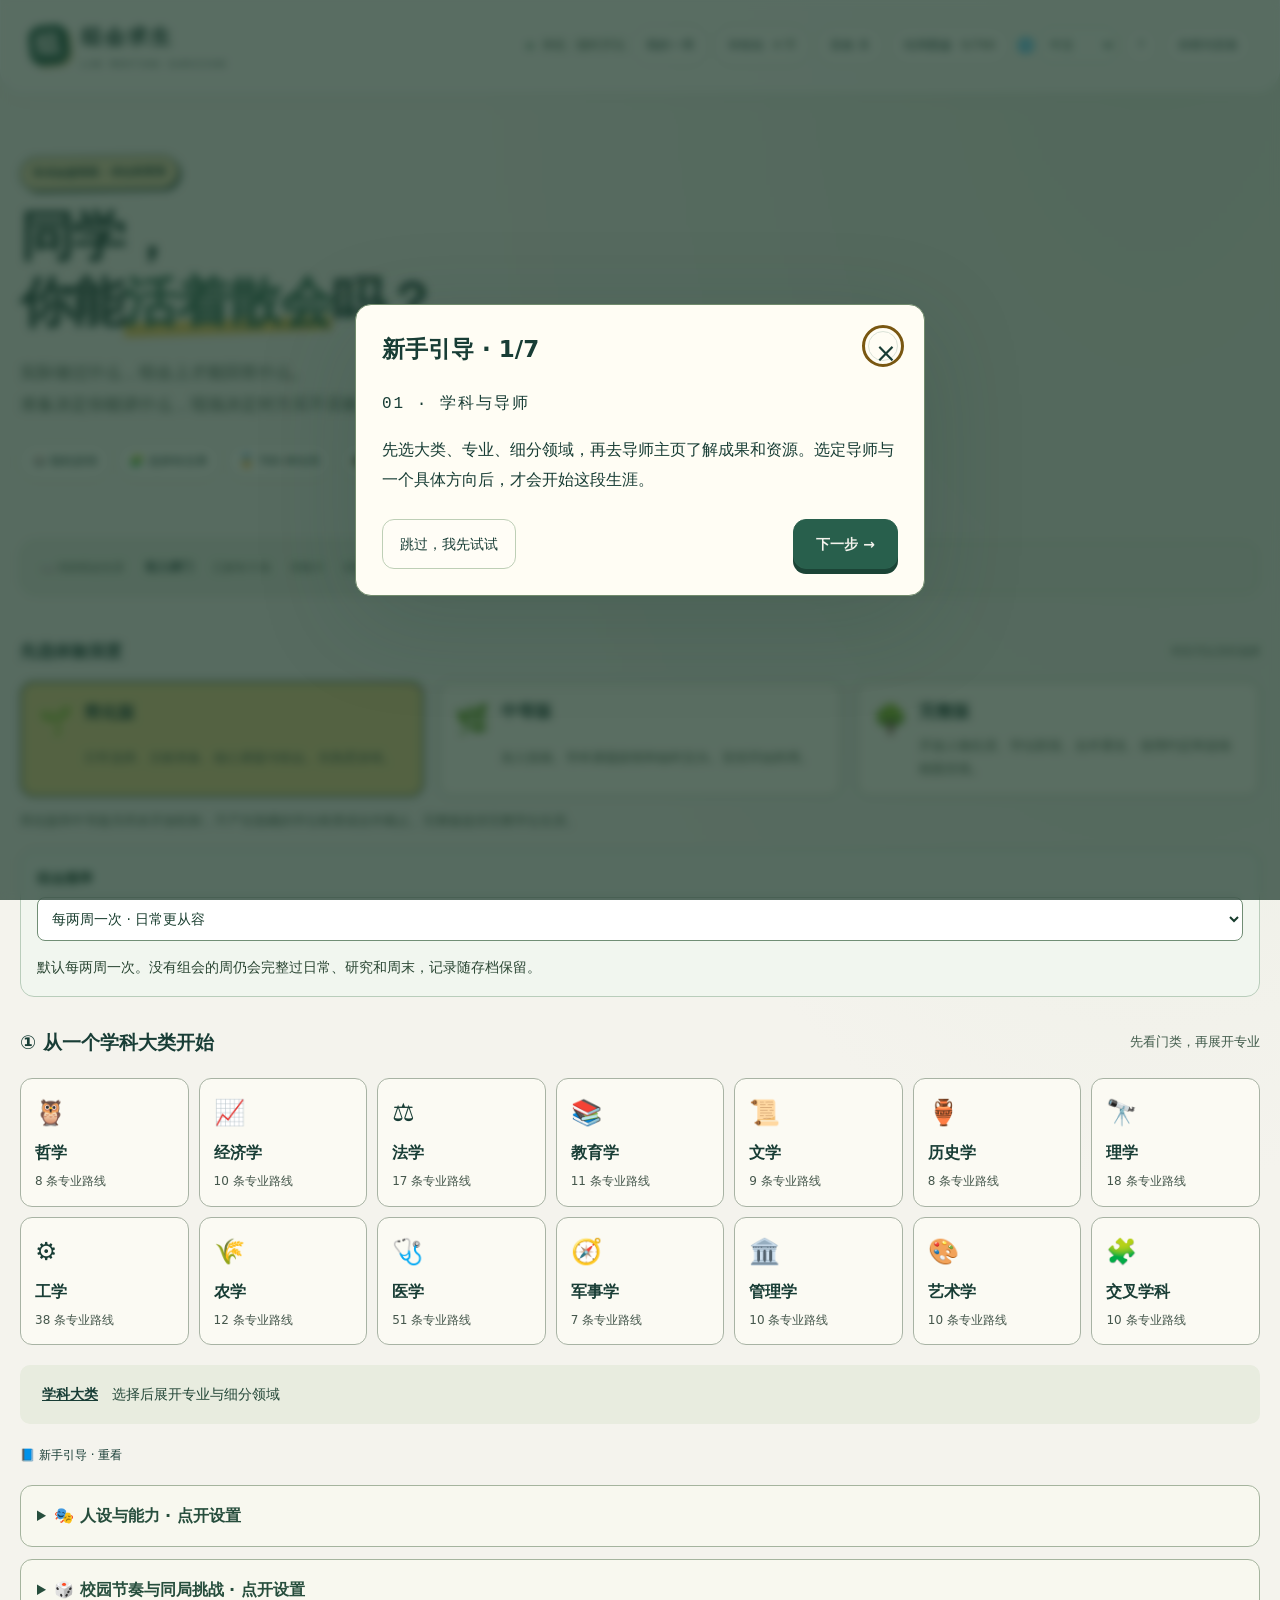
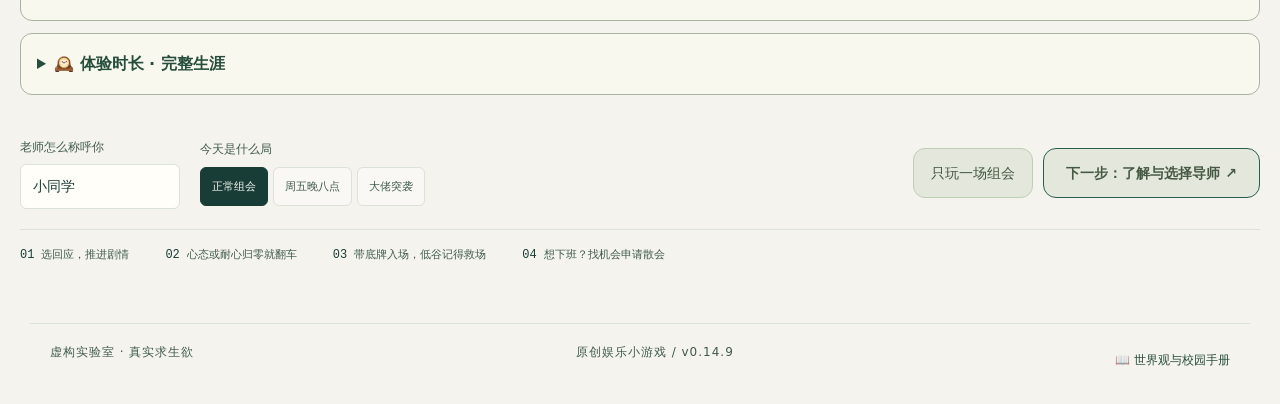
==== commit d0da3ba2: "Complete owned knowledge cases for all 2542 directions" ====
--- a/index.html
+++ b/index.html
@@ -3,25 +3,25 @@
 <head>
   <meta charset="UTF-8"><meta name="viewport" content="width=device-width, initial-scale=1">
   <meta name="theme-color" content="#163f36"><title>组会求生 · 同学，下一页。</title>
-  <link rel="stylesheet" href="style.css?v=0.14.8">
-  <link rel="stylesheet" href="week.css?v=0.14.8">
-  <link rel="stylesheet" href="campus.css?v=0.14.8">
-<link rel="stylesheet" href="preparation.css?v=0.14.8">
-<link rel="stylesheet" href="v06.css?v=0.14.8"><link rel="stylesheet" href="opportunities.css?v=0.14.8"><link rel="stylesheet" href="living-world.css?v=0.14.8">
-<link rel="stylesheet" href="route-stories.css?v=0.14.8">
-<link rel="stylesheet" href="academic-life.css?v=0.14.8"><link rel="stylesheet" href="taxonomy.css?v=0.14.8"><link rel="stylesheet" href="hub.css?v=0.14.8"><link rel="stylesheet" href="refinement.css?v=0.14.8"><link rel="manifest" href="manifest.webmanifest"><link rel="apple-touch-icon" href="icons/app-192.png"><meta name="apple-mobile-web-app-capable" content="yes">
+  <link rel="stylesheet" href="style.css?v=0.14.9">
+  <link rel="stylesheet" href="week.css?v=0.14.9">
+  <link rel="stylesheet" href="campus.css?v=0.14.9">
+<link rel="stylesheet" href="preparation.css?v=0.14.9">
+<link rel="stylesheet" href="v06.css?v=0.14.9"><link rel="stylesheet" href="opportunities.css?v=0.14.9"><link rel="stylesheet" href="living-world.css?v=0.14.9">
+<link rel="stylesheet" href="route-stories.css?v=0.14.9">
+<link rel="stylesheet" href="academic-life.css?v=0.14.9"><link rel="stylesheet" href="taxonomy.css?v=0.14.9"><link rel="stylesheet" href="hub.css?v=0.14.9"><link rel="stylesheet" href="refinement.css?v=0.14.9"><link rel="manifest" href="manifest.webmanifest"><link rel="apple-touch-icon" href="icons/app-192.png"><meta name="apple-mobile-web-app-capable" content="yes">
 </head>
 <body>
 <header class="topbar"><a href="#" id="brand" class="brand"><span class="brand-icon">组</span><span>组会求生<small>LAB MEETING SURVIVOR</small></span></a><nav><span class="offline"><i></i> 单机 · 随时开玩</span><button id="calendar" class="plain">我的一周</button><button id="shop" class="plain">补给站 <span id="coin-count">0</span></button><button id="sound" class="plain" aria-pressed="false">音效 关</button><button id="collection" class="plain">结局图鉴 <span id="collection-count">0/400</span></button></nav></header>
 <main id="app"></main>
-<footer><span>虚构实验室 · 真实求生欲</span><span>原创娱乐小游戏 / v0.14.8</span></footer>
+<footer><span>虚构实验室 · 真实求生欲</span><span>原创娱乐小游戏 / v0.14.9</span></footer>
 <dialog id="album"><div class="dialog-head"><div><p class="eyebrow">THE MANY WAYS TO LEAVE A MEETING</p><h2>下班的方式不止一种。</h2></div><button id="close-album" class="close" aria-label="关闭图鉴">×</button></div><div id="album-grid"></div><p class="muted">结局收藏存在当前浏览器里。再来一局，解锁另一种人生。</p></dialog>
 <dialog id="card-modal"><div class="dialog-head"><div><p class="eyebrow">YOUR MEETING REPORT</p><h2>把这场组会带走。</h2></div><button id="close-card" class="close" aria-label="关闭结局卡">×</button></div><img id="card-image" alt="本场组会结局卡"><div class="card-actions"><button id="save-card-image" class="primary">下载图片 ↓</button><p class="muted">也可以长按或右键图片保存。</p></div></dialog>
 <dialog id="shop-modal"><div class="dialog-head"><div><p class="eyebrow">AFTER-MEETING SUPPLY STORE</p><h2>给下一场，留一点底牌。</h2></div><button id="close-shop" class="close" aria-label="关闭补给站">×</button></div><div id="shop-grid"></div><p class="muted" id="shop-note"></p></dialog>
 <div id="toast" role="status" aria-live="polite"></div>
-<script src="content.js?v=0.14.8"></script><script src="content-expand.js?v=0.14.8"></script><script src="content-disciplines.js?v=0.14.8"></script><script src="content-v03.js?v=0.14.8"></script><script src="content-cast-v08.js?v=0.14.8"></script><script src="medical-specialties.js?v=0.14.8"></script><script src="discipline-catalogue-content.js?v=0.14.8"></script><script src="discipline-specialties.js?v=0.14.8"></script><script src="experience-levels.js?v=0.14.8"></script><script src="content-week.js?v=0.14.8"></script><script src="campus-content.js?v=0.14.8"></script><script src="campus-engine.js?v=0.14.8"></script><script src="preparation.js?v=0.14.8"></script>
-<script src="uncertainty.js?v=0.14.8"></script><script src="life-surprise-content.js?v=0.14.8"></script><script src="cast-surprises-v08.js?v=0.14.8"></script><script src="life-surprises.js?v=0.14.8"></script><script src="content-expansion-v06.js?v=0.14.8"></script><script src="cross-discipline.js?v=0.14.8"></script><script src="group-dynamics.js?v=0.14.8"></script><script src="assignments.js?v=0.14.8"></script><script src="side-stories.js?v=0.14.8"></script><script src="living-world.js?v=0.14.8"></script><script src="research-directions.js?v=0.14.8"></script><script src="research-directions-extra.js?v=0.14.8"></script><script src="pharmacology-content.js?v=0.14.8"></script><script src="discipline-taxonomy.js?v=0.14.8"></script><script src="medical-taxonomy.js?v=0.14.8"></script><script src="discipline-tree.js?v=0.14.8"></script><script src="mentor-profiles.js?v=0.14.8"></script><script src="narrative-world.js?v=0.14.8"></script><script src="world-setting.js?v=0.14.8"></script><script src="faculty-biographies.js?v=0.14.8"></script><script src="route-stories.js?v=0.14.8"></script><script src="publication.js?v=0.14.8"></script><script src="academic-life-content.js?v=0.14.8"></script><script src="academic-life.js?v=0.14.8"></script><script src="academic-dialogue.js?v=0.14.8"></script><script src="direction-review.js?v=0.14.8"></script><script src="professional-review.js?v=0.14.8"></script><script src="research-vignettes.js?v=0.14.8"></script><script src="pharmacology-english.js?v=0.14.8"></script><script src="subject-depth-content.js?v=0.14.8"></script><script src="direction-study-content.js?v=0.14.8"></script><script src="direction-library.js?v=0.14.8"></script><script src="research-agenda-content.js?v=0.14.8"></script><script src="direction-dossiers.js?v=0.14.8"></script><script src="research-agenda.js?v=0.14.8"></script><script src="faculty-portraits.js?v=0.14.8"></script><script src="faculty-lives.js?v=0.14.8"></script><script src="editorial-scenes.js?v=0.14.8"></script><script src="story-editorial.js?v=0.14.8"></script><script src="people-memory.js?v=0.14.8"></script><script src="mentor-appointments.js?v=0.14.8"></script><script src="week-rhythm.js?v=0.14.8"></script>
-<script src="direction-dialogue.js?v=0.14.8"></script><script src="daily-time.js?v=0.14.8"></script><script src="engine.js?v=0.14.8"></script><script src="career-timeline.js?v=0.14.8"></script><script src="week-engine.js?v=0.14.8"></script><script src="save-manager.js?v=0.14.8"></script><script src="game.js?v=0.14.8"></script><script src="campus-ui.js?v=0.14.8"></script><script src="preparation-ui.js?v=0.14.8"></script>
-<script src="living-world-ui.js?v=0.14.8"></script><script src="research-directions-ui.js?v=0.14.8"></script><script src="direction-library-ui.js?v=0.14.8"></script><script src="mentor-profiles-ui.js?v=0.14.8"></script><script src="faculty-dossier-ui.js?v=0.14.8"></script><script src="route-stories-ui.js?v=0.14.8"></script><script src="publication-ui.js?v=0.14.8"></script><script src="academic-life-ui.js?v=0.14.8"></script><script src="medical-taxonomy-ui.js?v=0.14.8"></script><script src="discipline-tree-ui.js?v=0.14.8"></script><script src="hub-ui.js?v=0.14.8"></script><script src="career-timeline-ui.js?v=0.14.8"></script><script src="dashboard-ui.js?v=0.14.8"></script><script src="experience-levels-ui.js?v=0.14.8"></script><script src="weekly-ui.js?v=0.14.8"></script><script src="world-handbook-ui.js?v=0.14.8"></script><script src="locale-data.js?v=0.14.8"></script><script src="install-app.js?v=0.14.8"></script><script src="i18n.js?v=0.14.8"></script>
+<script src="content.js?v=0.14.9"></script><script src="content-expand.js?v=0.14.9"></script><script src="content-disciplines.js?v=0.14.9"></script><script src="content-v03.js?v=0.14.9"></script><script src="content-cast-v08.js?v=0.14.9"></script><script src="medical-specialties.js?v=0.14.9"></script><script src="discipline-catalogue-content.js?v=0.14.9"></script><script src="discipline-specialties.js?v=0.14.9"></script><script src="experience-levels.js?v=0.14.9"></script><script src="content-week.js?v=0.14.9"></script><script src="campus-content.js?v=0.14.9"></script><script src="campus-engine.js?v=0.14.9"></script><script src="preparation.js?v=0.14.9"></script>
+<script src="uncertainty.js?v=0.14.9"></script><script src="life-surprise-content.js?v=0.14.9"></script><script src="cast-surprises-v08.js?v=0.14.9"></script><script src="life-surprises.js?v=0.14.9"></script><script src="content-expansion-v06.js?v=0.14.9"></script><script src="cross-discipline.js?v=0.14.9"></script><script src="group-dynamics.js?v=0.14.9"></script><script src="assignments.js?v=0.14.9"></script><script src="side-stories.js?v=0.14.9"></script><script src="living-world.js?v=0.14.9"></script><script src="research-directions.js?v=0.14.9"></script><script src="research-directions-extra.js?v=0.14.9"></script><script src="pharmacology-content.js?v=0.14.9"></script><script src="knowledge-catalogue.js?v=0.14.9"></script><script src="knowledge-humanities.js?v=0.14.9"></script><script src="knowledge-science-engineering.js?v=0.14.9"></script><script src="knowledge-applied.js?v=0.14.9"></script><script src="knowledge-directions.js?v=0.14.9"></script><script src="discipline-taxonomy.js?v=0.14.9"></script><script src="medical-taxonomy.js?v=0.14.9"></script><script src="discipline-tree.js?v=0.14.9"></script><script src="mentor-profiles.js?v=0.14.9"></script><script src="narrative-world.js?v=0.14.9"></script><script src="world-setting.js?v=0.14.9"></script><script src="faculty-biographies.js?v=0.14.9"></script><script src="route-stories.js?v=0.14.9"></script><script src="publication.js?v=0.14.9"></script><script src="academic-life-content.js?v=0.14.9"></script><script src="academic-life.js?v=0.14.9"></script><script src="academic-dialogue.js?v=0.14.9"></script><script src="direction-review.js?v=0.14.9"></script><script src="professional-review.js?v=0.14.9"></script><script src="research-vignettes.js?v=0.14.9"></script><script src="pharmacology-english.js?v=0.14.9"></script><script src="subject-depth-content.js?v=0.14.9"></script><script src="knowledge-domains.js?v=0.14.9"></script><script src="knowledge-domains-expanded.js?v=0.14.9"></script><script src="knowledge-domains-specialties.js?v=0.14.9"></script><script src="knowledge-facets.js?v=0.14.9"></script><script src="knowledge-facets-technical.js?v=0.14.9"></script><script src="knowledge-facets-social.js?v=0.14.9"></script><script src="knowledge-facets-medical.js?v=0.14.9"></script><script src="knowledge-facets-gaps.js?v=0.14.9"></script><script src="knowledge-facets-final.js?v=0.14.9"></script><script src="knowledge-case-contexts.js?v=0.14.9"></script><script src="knowledge-subject-objects.js?v=0.14.9"></script><script src="knowledge-subject-details.js?v=0.14.9"></script><script src="knowledge-subject-refinements.js?v=0.14.9"></script><script src="knowledge-subject-specifics.js?v=0.14.9"></script><script src="knowledge-subject-completion.js?v=0.14.9"></script><script src="knowledge-full-cases.js?v=0.14.9"></script><script src="direction-knowledge.js?v=0.14.9"></script><script src="direction-study-content.js?v=0.14.9"></script><script src="direction-library.js?v=0.14.9"></script><script src="research-agenda-content.js?v=0.14.9"></script><script src="direction-dossiers.js?v=0.14.9"></script><script src="research-agenda.js?v=0.14.9"></script><script src="faculty-portraits.js?v=0.14.9"></script><script src="faculty-lives.js?v=0.14.9"></script><script src="editorial-scenes.js?v=0.14.9"></script><script src="story-editorial.js?v=0.14.9"></script><script src="people-memory.js?v=0.14.9"></script><script src="mentor-appointments.js?v=0.14.9"></script><script src="week-rhythm.js?v=0.14.9"></script>
+<script src="direction-dialogue.js?v=0.14.9"></script><script src="daily-time.js?v=0.14.9"></script><script src="engine.js?v=0.14.9"></script><script src="career-timeline.js?v=0.14.9"></script><script src="week-engine.js?v=0.14.9"></script><script src="save-manager.js?v=0.14.9"></script><script src="game.js?v=0.14.9"></script><script src="campus-ui.js?v=0.14.9"></script><script src="preparation-ui.js?v=0.14.9"></script>
+<script src="living-world-ui.js?v=0.14.9"></script><script src="research-directions-ui.js?v=0.14.9"></script><script src="direction-knowledge-ui.js?v=0.14.9"></script><script src="direction-library-ui.js?v=0.14.9"></script><script src="mentor-profiles-ui.js?v=0.14.9"></script><script src="faculty-dossier-ui.js?v=0.14.9"></script><script src="route-stories-ui.js?v=0.14.9"></script><script src="publication-ui.js?v=0.14.9"></script><script src="academic-life-ui.js?v=0.14.9"></script><script src="medical-taxonomy-ui.js?v=0.14.9"></script><script src="discipline-tree-ui.js?v=0.14.9"></script><script src="hub-ui.js?v=0.14.9"></script><script src="career-timeline-ui.js?v=0.14.9"></script><script src="dashboard-ui.js?v=0.14.9"></script><script src="experience-levels-ui.js?v=0.14.9"></script><script src="weekly-ui.js?v=0.14.9"></script><script src="world-handbook-ui.js?v=0.14.9"></script><script src="locale-data.js?v=0.14.9"></script><script src="install-app.js?v=0.14.9"></script><script src="i18n.js?v=0.14.9"></script>
 </body>
 </html>
--- a/refinement.css
+++ b/refinement.css
@@ -24,6 +24,7 @@
 .faculty-appointment{padding:12px;border-left:3px solid #789772;background:#edf2e5;line-height:1.85}
 .study-fold{border-top:1px solid #bccbbb;padding:14px 0;font-size:14px;line-height:1.85;color:#304f41}
 .study-fold summary{font-weight:700;color:#244c3b}
+.knowledge-panel{margin:16px 0}.knowledge-status{padding:12px 14px;border:1px solid #90aa96;border-radius:12px;background:#eaf2e5;color:#203c2d;font-weight:700;line-height:1.7}.knowledge-card{padding:16px;border:1px solid #a8baa8;border-radius:14px;background:#fffdf3;color:#233f30;line-height:1.9;overflow-wrap:anywhere}.knowledge-card h3{margin:8px 0}.knowledge-card h4{font-size:16px;margin:10px 0}.knowledge-card small{display:block;color:#445b4c}.knowledge-card dl{margin:14px 0}.knowledge-card dt{font-weight:700;margin-top:10px;color:#254b36}.knowledge-card dd{margin:4px 0 12px}.knowledge-panel input{box-sizing:border-box;width:100%;margin:8px 0;padding:12px;border:1px solid #7e9987;border-radius:10px;background:#fff;color:#203a2b;font:inherit}.knowledge-panel input::placeholder{color:#536457;opacity:1}#knowledge-search-results{display:grid;grid-template-columns:repeat(2,minmax(0,1fr));gap:8px;margin:10px 0}#knowledge-search-results button{white-space:normal;text-align:left;overflow-wrap:anywhere}#knowledge-preview:empty{display:none}@media(max-width:560px){#knowledge-search-results{grid-template-columns:1fr}.knowledge-card{padding:13px}}
 .study-fold small,.study-reference small{display:block;font-size:12px;color:#435d4d;line-height:1.8}
 .study-fold ol{padding-left:24px}.study-fold li{margin:10px 0}
 .study-choices{display:grid;gap:10px;margin:14px 0}.study-choices button{text-align:left;white-space:normal;font-size:14px;line-height:1.8}
